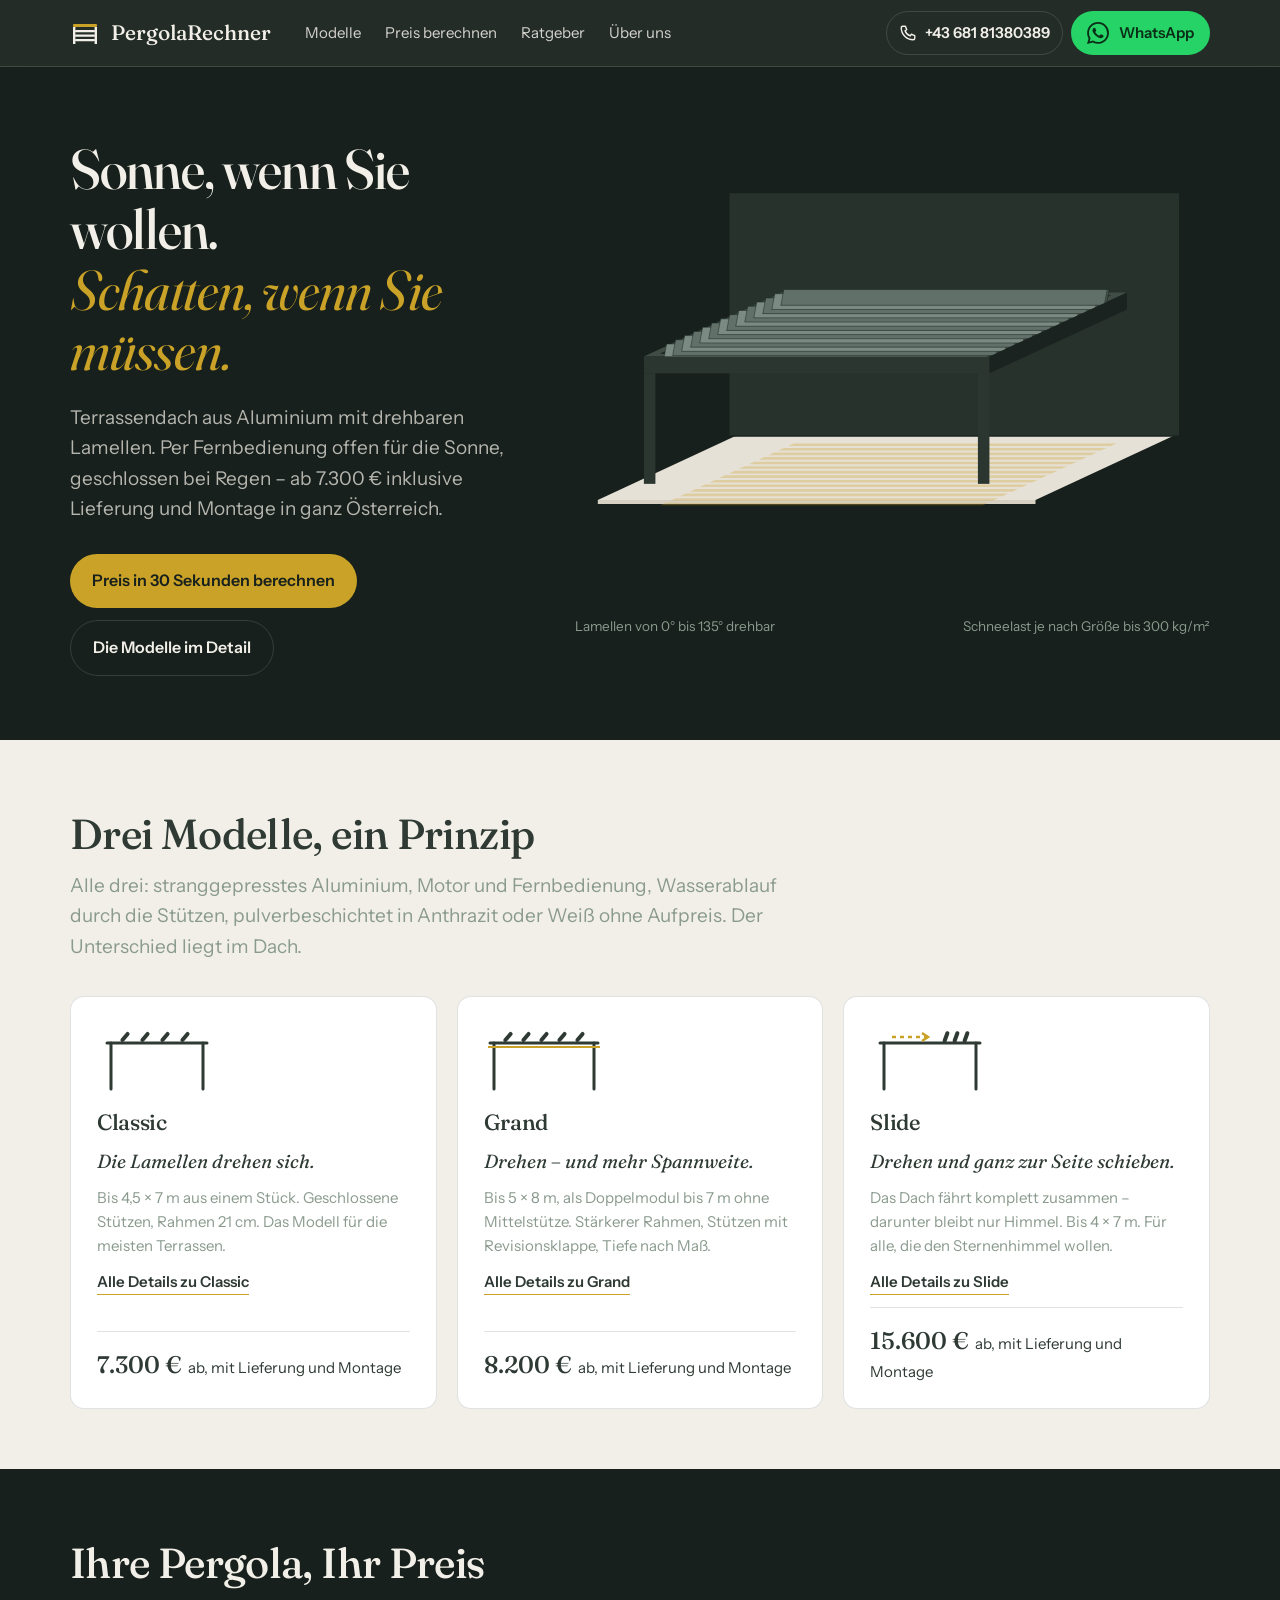
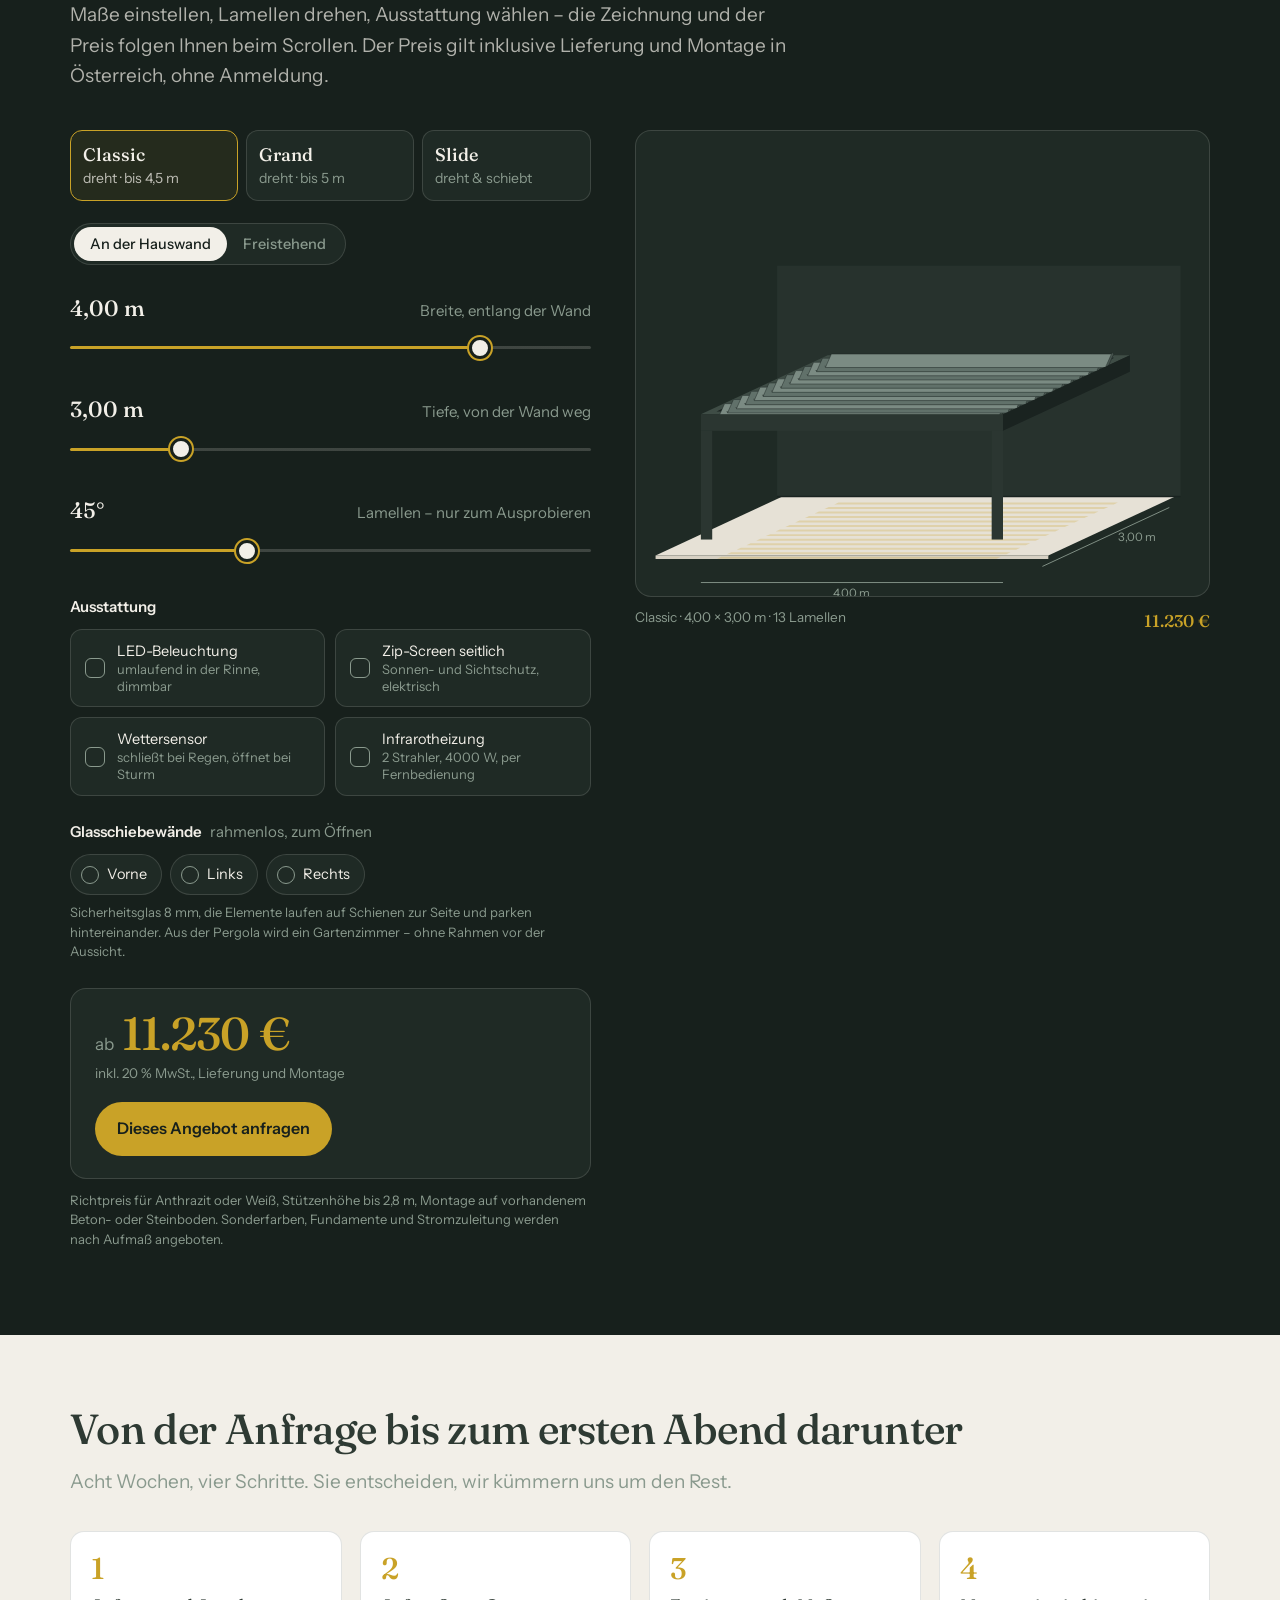
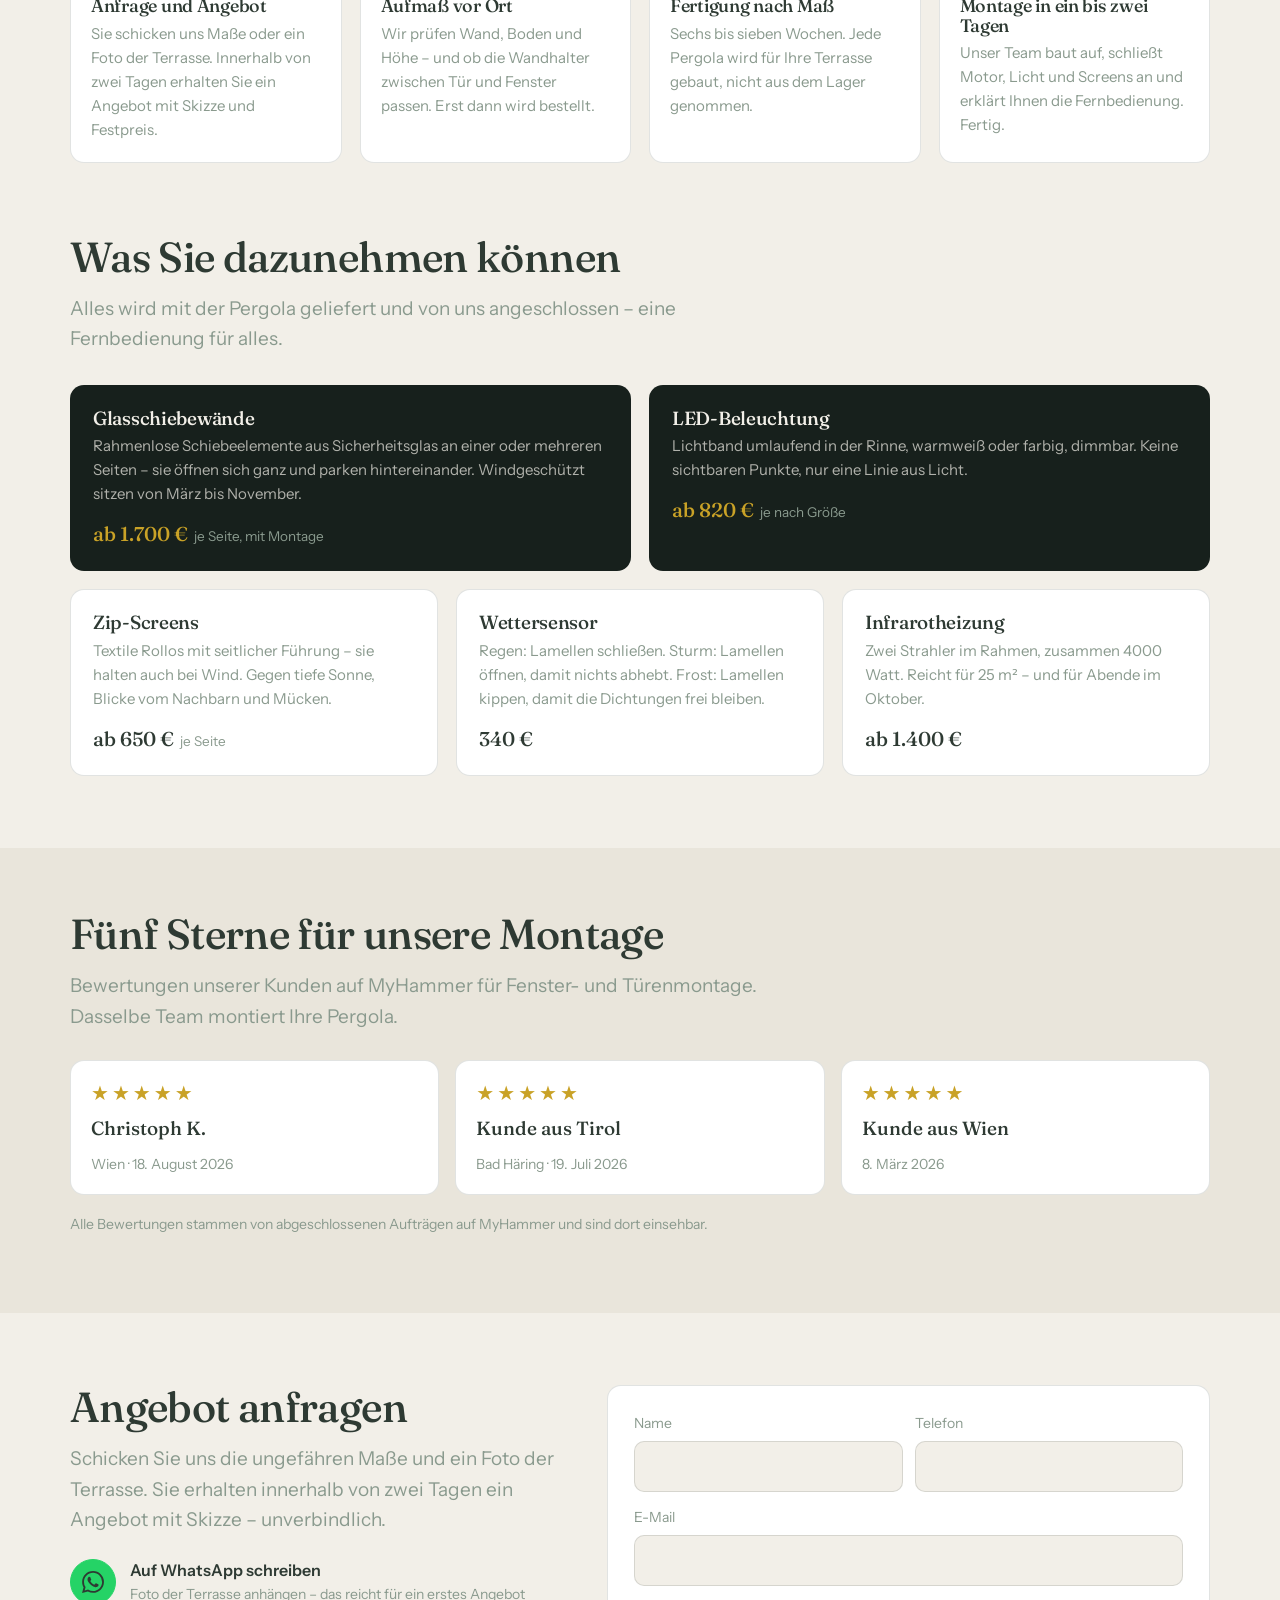
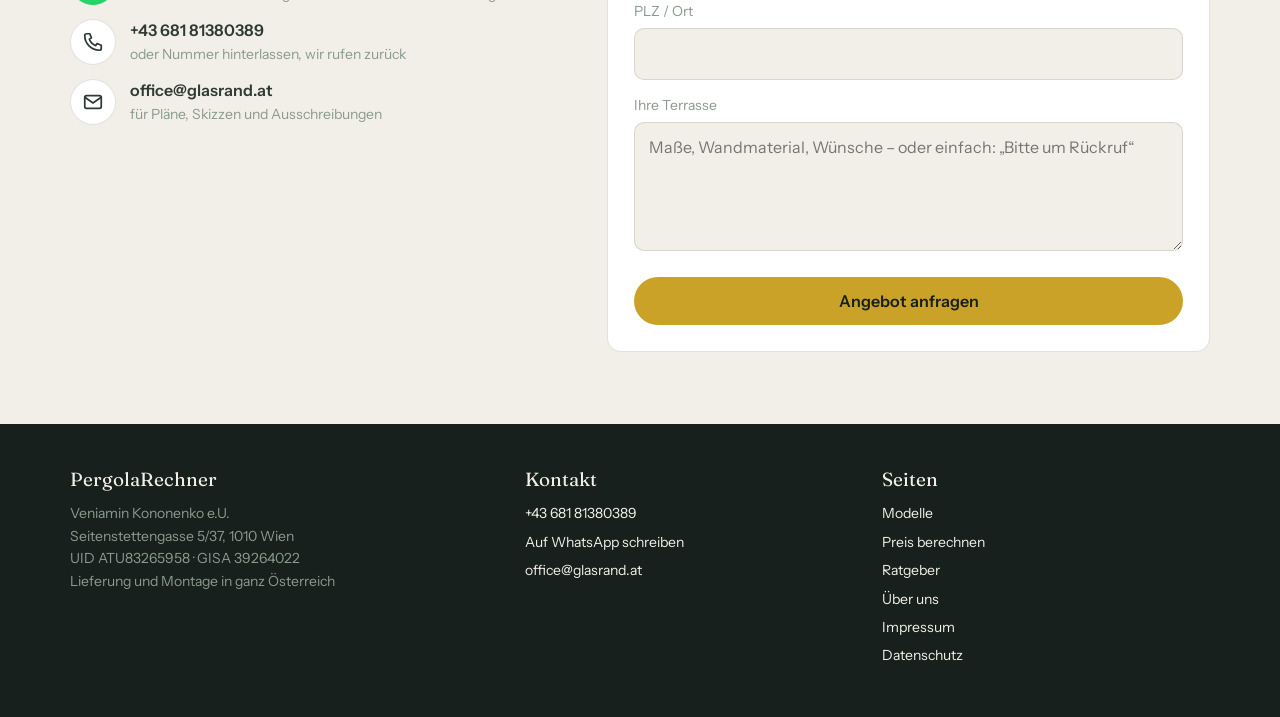
==== index.html @ 31ca1ab0 "Add files via upload" ====
<!DOCTYPE html>
<html lang="de-AT">
<head>
<meta charset="UTF-8">
<meta name="viewport" content="width=device-width, initial-scale=1.0">
<title>Lamellendach mit Montage in Österreich – Preis sofort berechnen</title>
<meta name="description" content="Bioklimatische Pergola mit drehbaren Aluminium-Lamellen: Preis in 30 Sekunden berechnen, inklusive Lieferung und Montage in ganz Österreich. Drei Modelle, Glasschiebewände, LED, Zip-Screens, Wettersensor.">
<meta name="theme-color" content="#17201c">
<link rel="canonical" href="https://pergolarechner.at/">
<link rel="icon" href="favicon.svg" type="image/svg+xml">
<link rel="preconnect" href="https://fonts.googleapis.com">
<link rel="preconnect" href="https://fonts.gstatic.com" crossorigin>
<link href="https://fonts.googleapis.com/css2?family=Fraunces:ital,opsz,wght@0,9..144,400;0,9..144,500;0,9..144,600;1,9..144,400&family=Instrument+Sans:wght@400;500;600&display=swap" rel="stylesheet">
<link rel="stylesheet" href="style.css">
<script type="application/ld+json">{"@context": "https://schema.org", "@type": "HomeAndConstructionBusiness", "name": "PergolaRechner – Veniamin Kononenko e.U.", "url": "https://pergolarechner.at/", "telephone": "+43 681 81380389", "email": "office@glasrand.at", "address": {"@type": "PostalAddress", "streetAddress": "Seitenstettengasse 5/37", "postalCode": "1010", "addressLocality": "Wien", "addressCountry": "AT"}, "areaServed": {"@type": "Country", "name": "Österreich"}, "knowsAbout": ["Lamellendach", "Bioklimatische Pergola", "Terrassenüberdachung", "Glasschiebewände", "Zip-Screens"], "priceRange": "€€"}</script>

</head>
<body>
<header class="top">
  <div class="wrap">
    <a class="brand" href="index.html" aria-label="PergolaRechner – Startseite"><svg viewBox="0 0 30 30" aria-hidden="true"><rect x="3" y="6" width="24" height="3" rx="1" fill="#c9a227"/><g fill="#f2efe8"><rect x="5" y="12" width="20" height="2.2" rx="1"/><rect x="5" y="16.5" width="20" height="2.2" rx="1"/><rect x="5" y="21" width="20" height="2.2" rx="1"/></g><rect x="3" y="9" width="2.4" height="17" fill="#f2efe8"/><rect x="24.6" y="9" width="2.4" height="17" fill="#f2efe8"/></svg><span>PergolaRechner</span></a>
    <nav class="nav" id="nav" aria-label="Hauptnavigation"><a href="modelle.html">Modelle</a><a href="index.html#rechner">Preis berechnen</a><a href="ratgeber.html">Ratgeber</a><a href="ueber-uns.html">Über uns</a></nav>
    <div class="acts">
      <a class="tel" href="tel:+4368181380389" aria-label="Anrufen: +43 681 81380389"><svg viewBox="0 0 24 24" aria-hidden="true" fill="none" stroke="currentColor" stroke-width="1.9" stroke-linecap="round" stroke-linejoin="round"><path d="M5 3h3.5l1.8 4.5-2.2 1.5a11 11 0 0 0 6.9 6.9l1.5-2.2L21 15.5V19a2 2 0 0 1-2 2A16 16 0 0 1 3 5a2 2 0 0 1 2-2z"/></svg><span>+43 681 81380389</span></a>
      <a class="btn btn-wa btn-sm wa-head" href="https://wa.me/4368181380389?text=Guten%20Tag%2C%20ich%20interessiere%20mich%20f%C3%BCr%20ein%20Lamellendach." target="_blank" rel="noopener" aria-label="Auf WhatsApp schreiben"><svg viewBox="0 0 24 24" aria-hidden="true" fill="currentColor"><path d="M17.472 14.382c-.297-.149-1.758-.867-2.03-.967-.273-.099-.471-.148-.67.15-.197.297-.767.966-.94 1.164-.173.199-.347.223-.644.075-.297-.15-1.255-.463-2.39-1.475-.883-.788-1.48-1.761-1.653-2.059-.173-.297-.018-.458.13-.606.134-.133.298-.347.446-.52.149-.174.198-.298.298-.497.099-.198.05-.371-.025-.52-.075-.149-.669-1.612-.916-2.207-.242-.579-.487-.5-.669-.51-.173-.008-.371-.01-.57-.01-.198 0-.52.074-.792.372-.272.297-1.04 1.016-1.04 2.479 0 1.462 1.065 2.875 1.213 3.074.149.198 2.096 3.2 5.077 4.487.709.306 1.262.489 1.694.625.712.227 1.36.195 1.871.118.571-.085 1.758-.719 2.006-1.413.248-.694.248-1.289.173-1.413-.074-.124-.272-.198-.57-.347m-5.421 7.403h-.004a9.87 9.87 0 0 1-5.031-1.378l-.361-.214-3.741.982.998-3.648-.235-.374a9.86 9.86 0 0 1-1.51-5.26c.001-5.45 4.436-9.884 9.888-9.884 2.64 0 5.122 1.03 6.988 2.898a9.825 9.825 0 0 1 2.893 6.994c-.003 5.45-4.437 9.885-9.885 9.885m8.413-18.297A11.815 11.815 0 0 0 12.05 0C5.495 0 .16 5.335.157 11.892c0 2.096.547 4.142 1.588 5.945L.057 24l6.305-1.654a11.882 11.882 0 0 0 5.683 1.448h.005c6.554 0 11.89-5.335 11.893-11.893a11.821 11.821 0 0 0-3.48-8.413Z"/></svg><span>WhatsApp</span></a>
      <button class="burger" type="button" aria-expanded="false" aria-controls="nav" aria-label="Menü"><svg viewBox="0 0 20 20" aria-hidden="true" fill="none" stroke="currentColor" stroke-width="2" stroke-linecap="round"><path d="M3 5.5h14M3 10h14M3 14.5h14"/></svg></button>
    </div>
  </div>
</header>
<section class="hero">
  <div class="wrap">
    <div>
      <h1>Sonne, wenn Sie wollen.<br><em>Schatten, wenn Sie müssen.</em></h1>
      <p class="lead">Terrassendach aus Aluminium mit drehbaren Lamellen. Per Fernbedienung offen für die Sonne, geschlossen bei Regen – ab 7.300 € inklusive Lieferung und Montage in ganz Österreich.</p>
      <div class="cta">
        <a class="btn btn-brass" href="#rechner">Preis in 30 Sekunden berechnen</a>
        <a class="btn btn-ghost" href="modelle.html">Die Modelle im Detail</a>
      </div>
    </div>
    <figure class="hero-fig">
      <svg id="hero-svg" viewBox="0 0 640 430" aria-label="Pergola mit drehbaren Lamellen"></svg>
      <figcaption class="hero-cap"><span>Lamellen von 0° bis 135° drehbar</span><span>Schneelast je nach Größe bis 300 kg/m²</span></figcaption>
    </figure>
  </div>
</section>

<section class="models" id="modelle">
  <div class="wrap">
    <h2>Drei Modelle, ein Prinzip</h2>
    <p class="lead">Alle drei: stranggepresstes Aluminium, Motor und Fernbedienung, Wasserablauf durch die Stützen, pulverbeschichtet in Anthrazit oder Weiß ohne Aufpreis. Der Unterschied liegt im Dach.</p>
    <div class="models-grid">
      <div class="model">
        <div class="ico"><svg viewBox="0 0 120 72" aria-hidden="true"><g stroke="#2e3a33" stroke-width="3" fill="none" stroke-linecap="round"><path d="M10 20h100"/><path d="M14 20v46M106 20v46"/></g><g fill="#2e3a33"><rect x="22" y="12" width="12" height="4" rx="2" transform="rotate(-50 28 14)"/><rect x="42" y="12" width="12" height="4" rx="2" transform="rotate(-50 48 14)"/><rect x="62" y="12" width="12" height="4" rx="2" transform="rotate(-50 68 14)"/><rect x="82" y="12" width="12" height="4" rx="2" transform="rotate(-50 88 14)"/></g></svg></div>
        <h3>Classic</h3>
        <p class="one">Die Lamellen drehen sich.</p>
        <p>Bis 4,5 × 7 m aus einem Stück. Geschlossene Stützen, Rahmen 21 cm. Das Modell für die meisten Terrassen.</p>
        <a class="more" href="modelle.html#classic">Alle Details zu Classic</a>
        <div class="from"><b>7.300 €</b>ab, mit Lieferung und Montage</div>
      </div>
      <div class="model">
        <div class="ico"><svg viewBox="0 0 120 72" aria-hidden="true"><g stroke="#2e3a33" stroke-width="3" fill="none" stroke-linecap="round"><path d="M6 20h108"/><path d="M10 20v46M110 20v46"/></g><g fill="#2e3a33"><rect x="18" y="12" width="12" height="4" rx="2" transform="rotate(-50 24 14)"/><rect x="36" y="12" width="12" height="4" rx="2" transform="rotate(-50 42 14)"/><rect x="54" y="12" width="12" height="4" rx="2" transform="rotate(-50 60 14)"/><rect x="72" y="12" width="12" height="4" rx="2" transform="rotate(-50 78 14)"/><rect x="90" y="12" width="12" height="4" rx="2" transform="rotate(-50 96 14)"/></g><path d="M4 24h112" stroke="#c9a227" stroke-width="2"/></svg></div>
        <h3>Grand</h3>
        <p class="one">Drehen – und mehr Spannweite.</p>
        <p>Bis 5 × 8 m, als Doppelmodul bis 7 m ohne Mittelstütze. Stärkerer Rahmen, Stützen mit Revisionsklappe, Tiefe nach Maß.</p>
        <a class="more" href="modelle.html#grand">Alle Details zu Grand</a>
        <div class="from"><b>8.200 €</b>ab, mit Lieferung und Montage</div>
      </div>
      <div class="model">
        <div class="ico"><svg viewBox="0 0 120 72" aria-hidden="true"><g stroke="#2e3a33" stroke-width="3" fill="none" stroke-linecap="round"><path d="M10 20h100"/><path d="M14 20v46M106 20v46"/></g><g fill="#2e3a33"><rect x="70" y="12" width="12" height="4" rx="2" transform="rotate(-70 76 14)"/><rect x="80" y="12" width="12" height="4" rx="2" transform="rotate(-70 86 14)"/><rect x="90" y="12" width="12" height="4" rx="2" transform="rotate(-70 96 14)"/></g><path d="M22 14h36" stroke="#c9a227" stroke-width="2.5" stroke-dasharray="4 4"/><path d="M52 10l6 4-6 4" fill="none" stroke="#c9a227" stroke-width="2.5"/></svg></div>
        <h3>Slide</h3>
        <p class="one">Drehen und ganz zur Seite schieben.</p>
        <p>Das Dach fährt komplett zusammen – darunter bleibt nur Himmel. Bis 4 × 7 m. Für alle, die den Sternenhimmel wollen.</p>
        <a class="more" href="modelle.html#slide">Alle Details zu Slide</a>
        <div class="from"><b>15.600 €</b>ab, mit Lieferung und Montage</div>
      </div>
    </div>
  </div>
</section>

<section class="calc" id="rechner">
  <div class="wrap">
    <h2>Ihre Pergola, Ihr Preis</h2>
    <p class="lead">Maße einstellen, Lamellen drehen, Ausstattung wählen – die Zeichnung und der Preis folgen Ihnen beim Scrollen. Der Preis gilt inklusive Lieferung und Montage in Österreich, ohne Anmeldung.</p>
    <div class="calc-grid">
      <div>
        <div class="seg" role="group" aria-label="Modell">
          <button type="button" data-model="s400" aria-pressed="true"><b>Classic</b><span>dreht · bis 4,5 m</span></button>
          <button type="button" data-model="s500" aria-pressed="false"><b>Grand</b><span>dreht · bis 5 m</span></button>
          <button type="button" data-model="slide" aria-pressed="false"><b>Slide</b><span>dreht &amp; schiebt</span></button>
        </div>
        <div class="seg2" role="group" aria-label="Montageart">
          <button type="button" data-mount="wall" aria-pressed="true">An der Hauswand</button>
          <button type="button" data-mount="free" aria-pressed="false">Freistehend</button>
        </div>

        <div class="ctl">
          <div class="lab"><b id="v-w">4,00 m</b><span>Breite, entlang der Wand</span></div>
          <input type="range" id="w" min="2000" max="4500" step="100" value="4000" aria-label="Breite in Millimetern">
        </div>
        <div class="ctl">
          <div class="lab"><b id="v-p">3,00 m</b><span>Tiefe, von der Wand weg</span></div>
          <input type="range" id="p" min="2000" max="7000" step="100" value="3000" aria-label="Tiefe in Millimetern">
        </div>
        <div class="ctl">
          <div class="lab"><b id="v-a">45°</b><span>Lamellen – nur zum Ausprobieren</span></div>
          <input type="range" id="a" min="0" max="135" step="5" value="45" aria-label="Lamellenöffnung in Grad">
        </div>

        <p class="grp"><b>Ausstattung</b></p>
        <div class="opts">
          <label class="opt"><input type="checkbox" id="o-led"><div>LED-Beleuchtung<small>umlaufend in der Rinne, dimmbar</small></div></label>
          <label class="opt"><input type="checkbox" id="o-zip"><div>Zip-Screen seitlich<small>Sonnen- und Sichtschutz, elektrisch</small></div></label>
          <label class="opt"><input type="checkbox" id="o-sens"><div>Wettersensor<small>schließt bei Regen, öffnet bei Sturm</small></div></label>
          <label class="opt"><input type="checkbox" id="o-heat"><div>Infrarotheizung<small>2 Strahler, 4000 W, per Fernbedienung</small></div></label>
        </div>

        <p class="grp"><b>Glasschiebewände</b>rahmenlos, zum Öffnen</p>
        <div class="sides" role="group" aria-label="Glasschiebewände">
          <label><input type="checkbox" id="g-front">Vorne</label>
          <label><input type="checkbox" id="g-left">Links</label>
          <label><input type="checkbox" id="g-right">Rechts</label>
          <label class="off"><input type="checkbox" id="g-back">Hinten</label>
        </div>
        <p class="glass-note">Sicherheitsglas 8 mm, die Elemente laufen auf Schienen zur Seite und parken hintereinander. Aus der Pergola wird ein Gartenzimmer – ohne Rahmen vor der Aussicht.</p>

        <div class="price">
          <div>
            <div class="n"><small>ab</small><span id="price">—</span></div>
            <div class="d" id="price-d">inkl. 20 % MwSt., Lieferung und Montage</div>
          </div>
          <a class="btn btn-brass" href="#kontakt" id="to-form">Dieses Angebot anfragen</a>
        </div>
        <p class="price-note">Richtpreis für Anthrazit oder Weiß, Stützenhöhe bis 2,8 m, Montage auf vorhandenem Beton- oder Steinboden. Sonderfarben, Fundamente und Stromzuleitung werden nach Aufmaß angeboten.</p>
      </div>

      <div class="stage">
        <svg id="stage-svg" viewBox="0 0 640 520" aria-label="Vorschau der Pergola"></svg>
        <div class="stage-cap"><span id="cap-size">Classic · 4,00 × 3,00 m · 13 Lamellen</span><b id="stage-price">—</b></div>
      </div>
    </div>
  </div>
</section>

<section class="process" id="ablauf">
  <div class="wrap">
    <h2>Von der Anfrage bis zum ersten Abend darunter</h2>
    <p class="lead">Acht Wochen, vier Schritte. Sie entscheiden, wir kümmern uns um den Rest.</p>
    <div class="steps">
      <div class="step"><h3>Anfrage und Angebot</h3><p>Sie schicken uns Maße oder ein Foto der Terrasse. Innerhalb von zwei Tagen erhalten Sie ein Angebot mit Skizze und Festpreis.</p></div>
      <div class="step"><h3>Aufmaß vor Ort</h3><p>Wir prüfen Wand, Boden und Höhe – und ob die Wandhalter zwischen Tür und Fenster passen. Erst dann wird bestellt.</p></div>
      <div class="step"><h3>Fertigung nach Maß</h3><p>Sechs bis sieben Wochen. Jede Pergola wird für Ihre Terrasse gebaut, nicht aus dem Lager genommen.</p></div>
      <div class="step"><h3>Montage in ein bis zwei Tagen</h3><p>Unser Team baut auf, schließt Motor, Licht und Screens an und erklärt Ihnen die Fernbedienung. Fertig.</p></div>
    </div>
  </div>
</section>

<section class="options">
  <div class="wrap">
    <h2>Was Sie dazunehmen können</h2>
    <p class="lead">Alles wird mit der Pergola geliefert und von uns angeschlossen – eine Fernbedienung für alles.</p>
    <div class="opt-grid">
      <div class="o big"><h3>Glasschiebewände</h3><p>Rahmenlose Schiebeelemente aus Sicherheitsglas an einer oder mehreren Seiten – sie öffnen sich ganz und parken hintereinander. Windgeschützt sitzen von März bis November.</p><div class="pr">ab 1.700 €<small>je Seite, mit Montage</small></div></div>
      <div class="o big"><h3>LED-Beleuchtung</h3><p>Lichtband umlaufend in der Rinne, warmweiß oder farbig, dimmbar. Keine sichtbaren Punkte, nur eine Linie aus Licht.</p><div class="pr">ab 820 €<small>je nach Größe</small></div></div>
      <div class="o"><h3>Zip-Screens</h3><p>Textile Rollos mit seitlicher Führung – sie halten auch bei Wind. Gegen tiefe Sonne, Blicke vom Nachbarn und Mücken.</p><div class="pr">ab 650 €<small>je Seite</small></div></div>
      <div class="o"><h3>Wettersensor</h3><p>Regen: Lamellen schließen. Sturm: Lamellen öffnen, damit nichts abhebt. Frost: Lamellen kippen, damit die Dichtungen frei bleiben.</p><div class="pr">340 €</div></div>
      <div class="o"><h3>Infrarotheizung</h3><p>Zwei Strahler im Rahmen, zusammen 4000 Watt. Reicht für 25 m² – und für Abende im Oktober.</p><div class="pr">ab 1.400 €</div></div>
    </div>
  </div>
</section>

<section class="reviews">
  <div class="wrap">
    <h2>Fünf Sterne für unsere Montage</h2>
    <p class="lead">Bewertungen unserer Kunden auf MyHammer für Fenster- und Türenmontage. Dasselbe Team montiert Ihre Pergola.</p>
    <div class="rv">
      <article><div class="st" aria-label="5 von 5 Sternen">★★★★★</div><div class="who">Christoph K.</div><div class="when">Wien · 18. August 2026</div></article>
      <article><div class="st" aria-label="5 von 5 Sternen">★★★★★</div><div class="who">Kunde aus Tirol</div><div class="when">Bad Häring · 19. Juli 2026</div></article>
      <article><div class="st" aria-label="5 von 5 Sternen">★★★★★</div><div class="who">Kunde aus Wien</div><div class="when">8. März 2026</div></article>
    </div>
    <p class="rv-src">Alle Bewertungen stammen von abgeschlossenen Aufträgen auf MyHammer und sind dort einsehbar.</p>
  </div>
</section>

<section class="contact" id="kontakt">
  <div class="wrap">
    <div>
      <h2>Angebot anfragen</h2>
      <p class="lead">Schicken Sie uns die ungefähren Maße und ein Foto der Terrasse. Sie erhalten innerhalb von zwei Tagen ein Angebot mit Skizze – unverbindlich.</p>
      <div class="ways">
        <a class="way wa" href="https://wa.me/4368181380389?text=Guten%20Tag%2C%20ich%20interessiere%20mich%20f%C3%BCr%20ein%20Lamellendach." target="_blank" rel="noopener"><span class="ic"><svg viewBox="0 0 24 24" aria-hidden="true" fill="currentColor"><path d="M17.472 14.382c-.297-.149-1.758-.867-2.03-.967-.273-.099-.471-.148-.67.15-.197.297-.767.966-.94 1.164-.173.199-.347.223-.644.075-.297-.15-1.255-.463-2.39-1.475-.883-.788-1.48-1.761-1.653-2.059-.173-.297-.018-.458.13-.606.134-.133.298-.347.446-.52.149-.174.198-.298.298-.497.099-.198.05-.371-.025-.52-.075-.149-.669-1.612-.916-2.207-.242-.579-.487-.5-.669-.51-.173-.008-.371-.01-.57-.01-.198 0-.52.074-.792.372-.272.297-1.04 1.016-1.04 2.479 0 1.462 1.065 2.875 1.213 3.074.149.198 2.096 3.2 5.077 4.487.709.306 1.262.489 1.694.625.712.227 1.36.195 1.871.118.571-.085 1.758-.719 2.006-1.413.248-.694.248-1.289.173-1.413-.074-.124-.272-.198-.57-.347m-5.421 7.403h-.004a9.87 9.87 0 0 1-5.031-1.378l-.361-.214-3.741.982.998-3.648-.235-.374a9.86 9.86 0 0 1-1.51-5.26c.001-5.45 4.436-9.884 9.888-9.884 2.64 0 5.122 1.03 6.988 2.898a9.825 9.825 0 0 1 2.893 6.994c-.003 5.45-4.437 9.885-9.885 9.885m8.413-18.297A11.815 11.815 0 0 0 12.05 0C5.495 0 .16 5.335.157 11.892c0 2.096.547 4.142 1.588 5.945L.057 24l6.305-1.654a11.882 11.882 0 0 0 5.683 1.448h.005c6.554 0 11.89-5.335 11.893-11.893a11.821 11.821 0 0 0-3.48-8.413Z"/></svg></span><span><b>Auf WhatsApp schreiben</b><small>Foto der Terrasse anhängen – das reicht für ein erstes Angebot</small></span></a>
        <a class="way" href="tel:+4368181380389"><span class="ic"><svg viewBox="0 0 24 24" aria-hidden="true" fill="none" stroke="currentColor" stroke-width="1.9" stroke-linecap="round" stroke-linejoin="round"><path d="M5 3h3.5l1.8 4.5-2.2 1.5a11 11 0 0 0 6.9 6.9l1.5-2.2L21 15.5V19a2 2 0 0 1-2 2A16 16 0 0 1 3 5a2 2 0 0 1 2-2z"/></svg></span><span><b>+43 681 81380389</b><small>oder Nummer hinterlassen, wir rufen zurück</small></span></a>
        <a class="way" href="mailto:office@glasrand.at"><span class="ic"><svg viewBox="0 0 24 24" aria-hidden="true" fill="none" stroke="currentColor" stroke-width="1.9" stroke-linecap="round" stroke-linejoin="round"><rect x="3" y="5" width="18" height="14" rx="2"/><path d="m3.5 7 8.5 6 8.5-6"/></svg></span><span><b>office@glasrand.at</b><small>für Pläne, Skizzen und Ausschreibungen</small></span></a>
      </div>
    </div>
    <form class="form" action="https://formsubmit.co/bengameen62570@gmail.com" method="POST">
      <input type="hidden" name="_subject" value="Anfrage Lamellendach">
      <input type="hidden" name="Konfiguration" id="f-config">
      <div class="row">
        <div><label for="f-name">Name</label><input id="f-name" name="Name" required autocomplete="name"></div>
        <div><label for="f-tel">Telefon</label><input id="f-tel" name="Telefon" type="tel" autocomplete="tel"></div>
      </div>
      <label for="f-mail">E-Mail</label><input id="f-mail" name="E-Mail" type="email" required autocomplete="email">
      <label for="f-plz">PLZ / Ort</label><input id="f-plz" name="Ort" autocomplete="postal-code">
      <label for="f-msg">Ihre Terrasse</label><textarea id="f-msg" name="Nachricht" rows="4" placeholder="Maße, Wandmaterial, Wünsche – oder einfach: „Bitte um Rückruf“"></textarea>
      <button class="btn btn-brass" type="submit">Angebot anfragen</button>
    </form>
  </div>
</section>

<footer>
  <div class="wrap">
    <div><div class="fb">PergolaRechner</div>Veniamin Kononenko e.U.<br>Seitenstettengasse 5/37, 1010 Wien<br>UID ATU83265958 · GISA 39264022<br>Lieferung und Montage in ganz Österreich</div>
    <div class="fc"><div class="fb">Kontakt</div><a href="tel:+4368181380389">+43 681 81380389</a><a href="https://wa.me/4368181380389?text=Guten%20Tag%2C%20ich%20interessiere%20mich%20f%C3%BCr%20ein%20Lamellendach." target="_blank" rel="noopener">Auf WhatsApp schreiben</a><a href="mailto:office@glasrand.at">office@glasrand.at</a></div>
    <div class="fl"><div class="fb">Seiten</div><a href="modelle.html">Modelle</a><a href="index.html#rechner">Preis berechnen</a><a href="ratgeber.html">Ratgeber</a><a href="ueber-uns.html">Über uns</a><a href="impressum.html">Impressum</a><a href="datenschutz.html">Datenschutz</a></div>
  </div>
</footer>
<script src="prices.js"></script>
<script src="glass.js"></script>
<script src="app.js"></script>
</body>
</html>
---- style.css ----
:root{
  --night:#17201c; --night-2:#1f2a25; --stone:#f2efe8; --stone-2:#e9e5db;
  --ink:#2e3a33; --sage:#8a9a8e; --brass:#c9a227; --brass-soft:rgba(201,162,39,.18);
  --white:#fff; --line:rgba(46,58,51,.14); --line-dark:rgba(242,239,232,.14);
  --wa:#25d366; --wa-ink:#0b2d17;
  --serif:"Fraunces",Georgia,serif; --sans:"Instrument Sans",system-ui,sans-serif;
  --r:14px; --top-h:66px;
}
*{box-sizing:border-box}
html{scroll-behavior:smooth;-webkit-text-size-adjust:100%}
@media(prefers-reduced-motion:reduce){html{scroll-behavior:auto}}
html,body{overflow-x:clip}
body{margin:0;background:var(--stone);color:var(--ink);font-family:var(--sans);font-size:17px;line-height:1.6;-webkit-font-smoothing:antialiased}
a{color:inherit}
img,svg{display:block;max-width:100%}
.wrap{max-width:1180px;margin:0 auto;padding:0 20px}
h1,h2,h3{font-family:var(--serif);font-weight:500;letter-spacing:-.015em;line-height:1.08;margin:0;overflow-wrap:anywhere}
h2{font-size:clamp(28px,3.6vw,42px);margin-bottom:14px}
h3{font-size:22px;font-variation-settings:"opsz" 24}
p{margin:0 0 14px}
.lead{font-size:19px;color:var(--sage);max-width:56ch}
.btn{display:inline-flex;align-items:center;gap:10px;padding:14px 22px;border-radius:999px;font-weight:600;font-size:16px;text-decoration:none;border:0;cursor:pointer;font-family:var(--sans);transition:transform .15s,background .15s;white-space:nowrap;text-align:center}
@media(max-width:480px){.btn{white-space:normal;line-height:1.3}}
.btn:active{transform:translateY(1px)}
.btn-brass{background:var(--brass);color:var(--night)}
.btn-brass:hover{background:#d6b03a}
.btn-ghost{background:transparent;color:var(--stone);border:1px solid var(--line-dark)}
.btn-ghost:hover{border-color:var(--stone)}
.btn-wa{background:var(--wa);color:var(--wa-ink)}
.btn-wa:hover{background:#2ee07a}
.btn-wa svg{width:22px;height:22px;flex:none}
.btn-sm{padding:10px 16px;font-size:15px}
:focus-visible{outline:2px solid var(--brass);outline-offset:3px}
.sr{position:absolute;width:1px;height:1px;overflow:hidden;clip:rect(0 0 0 0);white-space:nowrap}
@media(max-width:600px){body{font-size:16px}.lead{font-size:17px}.wrap{padding:0 16px}}

/* ---------- header ---------- */
.top{position:sticky;top:0;z-index:40;background:rgba(23,32,28,.94);backdrop-filter:blur(10px);color:var(--stone);border-bottom:1px solid var(--line-dark)}
.top .wrap{display:flex;align-items:center;justify-content:space-between;height:var(--top-h);gap:14px;position:relative}
.brand{display:flex;align-items:center;gap:11px;text-decoration:none;font-family:var(--serif);font-size:21px;font-weight:500;flex:none}
.brand svg{width:30px;height:30px;flex:none}
.nav{display:flex;gap:24px;align-items:center;font-size:15px;margin-right:auto;margin-left:20px}
.nav a{text-decoration:none;color:var(--stone);opacity:.85;white-space:nowrap}
.nav a:hover,.nav a[aria-current=page]{opacity:1}
.nav a[aria-current=page]{box-shadow:0 2px 0 var(--brass)}
.acts{display:flex;align-items:center;gap:8px;flex:none}
.acts .tel{display:inline-flex;align-items:center;gap:8px;text-decoration:none;font-weight:600;font-size:15px;padding:9px 12px;border-radius:999px;border:1px solid var(--line-dark);white-space:nowrap}
.acts .tel svg{width:18px;height:18px}
.acts .tel:hover{border-color:var(--stone)}
.wa-head{position:relative}
.wa-head::before{content:"";position:absolute;inset:-3px;border-radius:999px;border:2px solid var(--wa);opacity:0;animation:wa-ring 2.6s ease-out infinite}
@keyframes wa-ring{0%{transform:scale(.9);opacity:.6}70%{transform:scale(1.18);opacity:0}100%{opacity:0}}
@media(prefers-reduced-motion:reduce){.wa-head::before{animation:none}}
.burger{display:none;width:38px;height:38px;border-radius:10px;border:1px solid var(--line-dark);background:transparent;color:var(--stone);cursor:pointer;padding:0;align-items:center;justify-content:center}
.burger svg{width:20px;height:20px}
@media(max-width:1000px){
  .nav{display:none;position:absolute;left:0;right:0;top:var(--top-h);background:var(--night);border-bottom:1px solid var(--line-dark);flex-direction:column;align-items:stretch;gap:0;margin:0;padding:8px 0}
  .nav.open{display:flex}
  .nav a{padding:14px 20px;font-size:17px;border-top:1px solid var(--line-dark)}
  .nav a:first-child{border-top:0}
  .nav a[aria-current=page]{box-shadow:inset 3px 0 0 var(--brass)}
  .burger{display:inline-flex}
}
@media(max-width:700px){.acts .tel span{display:none}.acts .tel{padding:0;width:38px;height:38px;justify-content:center}}
@media(max-width:460px){.wa-head span{display:none}.wa-head{padding:0;width:38px;height:38px;justify-content:center}.brand{font-size:19px;gap:8px}.brand svg{width:26px;height:26px}.acts{gap:6px}}
@media(max-width:340px){.brand span{display:none}}

/* ---------- hero ---------- */
.hero{background:var(--night);color:var(--stone);padding:72px 0 64px;position:relative;overflow:hidden}
.hero .wrap{display:grid;grid-template-columns:minmax(0,.85fr) minmax(0,1.15fr);gap:36px;align-items:center}
.hero h1{font-size:clamp(32px,4.4vw,56px);font-variation-settings:"opsz" 144;margin-bottom:22px}
.hero h1 em{font-style:italic;font-weight:400;color:var(--brass)}
.hero .lead{color:rgba(242,239,232,.72);margin-bottom:30px}
.hero .cta{display:flex;gap:12px;flex-wrap:wrap}
.hero-fig{margin:0;position:relative;min-width:0}
.hero-fig svg{width:100%;height:auto}
.hero-cap{font-size:13.5px;color:var(--sage);margin-top:12px;display:flex;justify-content:space-between;gap:12px;flex-wrap:wrap}
@media(max-width:900px){.hero{padding:44px 0 40px}.hero .wrap{grid-template-columns:1fr;gap:28px}}
@media(max-width:420px){.hero .cta .btn{width:100%;justify-content:center}}

/* ---------- page head (sub pages) ---------- */
.page-head{background:var(--night);color:var(--stone);padding:56px 0 48px}
.page-head h1{font-size:clamp(30px,4vw,50px);font-variation-settings:"opsz" 144;margin-bottom:16px;max-width:22ch}
.page-head .lead{color:rgba(242,239,232,.72);margin:0}
.crumbs{font-size:14px;color:var(--sage);margin-bottom:18px}
.crumbs a{text-decoration:none}
.crumbs a:hover{color:var(--stone)}
@media(max-width:600px){.page-head{padding:36px 0 32px}}

/* ---------- models (index) ---------- */
.models{padding:72px 0 60px}
.models-grid{display:grid;grid-template-columns:repeat(3,1fr);gap:20px;margin-top:34px}
.model{background:var(--white);border-radius:var(--r);padding:26px 26px 24px;border:1px solid var(--line);display:flex;flex-direction:column;gap:12px;min-width:0}
.model .ico{height:72px;margin-bottom:4px}
.model .ico svg{height:100%;width:auto}
.model h3{margin-bottom:2px}
.model .one{font-family:var(--serif);font-size:19px;font-style:italic;color:var(--ink);line-height:1.3}
.model p{font-size:15px;color:var(--sage);margin:0}
.model .from{margin-top:auto;padding-top:14px;border-top:1px solid var(--line);font-size:15px}
.model .from b{font-family:var(--serif);font-size:24px;font-weight:500;color:var(--ink);margin-right:6px}
.model .more{font-size:15px;font-weight:600;text-decoration:none;color:var(--ink);border-bottom:1px solid var(--brass);align-self:flex-start}
@media(max-width:860px){.models-grid{grid-template-columns:1fr}.models{padding:52px 0 44px}}

/* ---------- calculator ---------- */
.calc{background:var(--night);color:var(--stone);padding:72px 0}
.calc h2{color:var(--stone)}
.calc .lead{color:rgba(242,239,232,.7)}
.calc-grid{display:grid;grid-template-columns:minmax(0,.95fr) minmax(0,1.05fr);gap:44px;margin-top:38px;align-items:start}
.seg{display:grid;grid-template-columns:repeat(3,1fr);gap:8px;margin-bottom:22px}
.seg button{background:var(--night-2);border:1px solid var(--line-dark);color:var(--stone);border-radius:12px;padding:12px 12px;text-align:left;cursor:pointer;font-family:var(--sans);font-size:14px;line-height:1.35;transition:border-color .15s,background .15s;min-width:0}
.seg button b{display:block;font-family:var(--serif);font-size:18px;font-weight:500;margin-bottom:2px}
.seg button span{color:var(--sage);display:block}
.seg button[aria-pressed="true"]{border-color:var(--brass);background:rgba(201,162,39,.08)}
.seg button[aria-pressed="true"] span{color:rgba(242,239,232,.75)}
.seg2{display:inline-flex;background:var(--night-2);border:1px solid var(--line-dark);border-radius:999px;padding:3px;margin-bottom:26px;max-width:100%}
.seg2 button{background:transparent;border:0;color:var(--sage);padding:8px 16px;border-radius:999px;cursor:pointer;font-family:var(--sans);font-size:14.5px;font-weight:500;white-space:nowrap}
.seg2 button[aria-pressed="true"]{background:var(--stone);color:var(--night)}
.ctl{margin-bottom:22px}
.ctl .lab{display:flex;justify-content:space-between;align-items:baseline;margin-bottom:8px;font-size:15px;gap:12px}
.ctl .lab b{font-family:var(--serif);font-size:22px;font-weight:500;color:var(--stone);white-space:nowrap}
.ctl .lab span{color:var(--sage);text-align:right}
input[type=range]{-webkit-appearance:none;appearance:none;width:100%;height:28px;background:transparent;margin:0;cursor:pointer}
input[type=range]::-webkit-slider-runnable-track{height:3px;background:linear-gradient(to right,var(--brass) var(--p,50%),rgba(242,239,232,.18) var(--p,50%));border-radius:2px}
input[type=range]::-moz-range-track{height:3px;background:rgba(242,239,232,.18);border-radius:2px}
input[type=range]::-moz-range-progress{height:3px;background:var(--brass);border-radius:2px}
input[type=range]::-webkit-slider-thumb{-webkit-appearance:none;width:22px;height:22px;border-radius:50%;background:var(--stone);border:3px solid var(--night);box-shadow:0 0 0 2px var(--brass);margin-top:-9.5px;transition:transform .12s}
input[type=range]::-moz-range-thumb{width:16px;height:16px;border-radius:50%;background:var(--stone);border:3px solid var(--night);box-shadow:0 0 0 2px var(--brass)}
input[type=range]:active::-webkit-slider-thumb{transform:scale(1.12)}
.grp{font-size:15px;color:var(--sage);margin:0 0 10px}
.grp b{color:var(--stone);font-weight:600;margin-right:8px}
.opts{display:grid;grid-template-columns:1fr 1fr;gap:10px;margin:0 0 24px}
.opt{display:flex;gap:12px;align-items:center;background:var(--night-2);border:1px solid var(--line-dark);border-radius:12px;padding:12px 14px;cursor:pointer;font-size:14.5px;transition:border-color .15s;min-width:0}
.opt:has(input:checked){border-color:var(--brass)}
.opt input{appearance:none;-webkit-appearance:none;width:20px;height:20px;border:1.5px solid var(--sage);border-radius:6px;flex:none;position:relative;margin:0;cursor:pointer}
.opt input:checked{background:var(--brass);border-color:var(--brass)}
.opt input:checked::after{content:"";position:absolute;left:6px;top:2.5px;width:5px;height:10px;border:solid var(--night);border-width:0 2.5px 2.5px 0;transform:rotate(45deg)}
.opt div{display:flex;flex-direction:column;line-height:1.3;min-width:0}
.opt small{color:var(--sage);font-size:13px}
@media(max-width:520px){.opts{grid-template-columns:1fr}}
.sides{display:flex;flex-wrap:wrap;gap:8px;margin:0 0 8px}
.sides label{display:inline-flex;align-items:center;gap:8px;background:var(--night-2);border:1px solid var(--line-dark);border-radius:999px;padding:8px 14px 8px 10px;cursor:pointer;font-size:14.5px;transition:border-color .15s}
.sides label:has(input:checked){border-color:var(--brass);background:rgba(201,162,39,.08)}
.sides input{appearance:none;-webkit-appearance:none;width:18px;height:18px;border:1.5px solid var(--sage);border-radius:50%;margin:0;position:relative;cursor:pointer;flex:none}
.sides input:checked{background:var(--brass);border-color:var(--brass)}
.sides input:checked::after{content:"";position:absolute;left:5px;top:2px;width:4px;height:8px;border:solid var(--night);border-width:0 2px 2px 0;transform:rotate(45deg)}
.sides label.off{display:none}
.glass-note{font-size:13px;color:var(--sage);margin:0 0 26px;line-height:1.5}
.price{background:var(--night-2);border:1px solid var(--line-dark);border-radius:16px;padding:22px 24px;display:flex;justify-content:space-between;align-items:center;gap:18px;flex-wrap:wrap}
.price .n{font-family:var(--serif);font-size:clamp(34px,4vw,46px);font-weight:500;color:var(--brass);line-height:1;letter-spacing:-.02em;font-variant-numeric:tabular-nums}
.price .n small{font-size:17px;color:var(--sage);font-family:var(--sans);font-weight:400;letter-spacing:0;margin-right:8px}
.price .d{font-size:13.5px;color:var(--sage);margin-top:6px}
.price-note{font-size:13px;color:var(--sage);margin-top:12px;line-height:1.5}
@media(max-width:420px){.price .btn{width:100%;justify-content:center}}
/* Die Vorschau folgt beim Scrollen – am Desktop in der rechten Spalte, am Handy als Band unter dem Header */
.stage{position:sticky;top:calc(var(--top-h) + 20px);min-width:0}
.stage svg{width:100%;height:auto;max-height:62vh;border-radius:16px;background:var(--night-2);border:1px solid var(--line-dark)}
.stage-cap{display:flex;justify-content:space-between;font-size:13.5px;color:var(--sage);margin-top:10px;gap:12px;flex-wrap:wrap}
.stage-cap b{color:var(--brass);font-family:var(--serif);font-weight:500;font-size:17px;white-space:nowrap}
@media(max-width:960px){
  .calc{padding:52px 0 56px}
  .calc-grid{grid-template-columns:1fr;gap:18px;margin-top:26px}
  .calc-grid>.stage{order:-1;position:sticky;top:var(--top-h);z-index:10;background:var(--night);margin:0 -20px;padding:10px 20px 10px;border-bottom:1px solid var(--line-dark)}
  .stage svg{height:clamp(150px,30vh,320px);width:100%}
  .stage-cap{margin-top:8px;font-size:13px;white-space:nowrap;overflow:hidden}
  .stage-cap span{overflow:hidden;text-overflow:ellipsis}
}
@media(max-width:600px){.calc-grid>.stage{margin:0 -16px;padding:8px 16px 8px}}
@media(max-width:960px) and (max-height:640px){.stage svg{height:clamp(120px,24vh,200px)}}

/* ---------- process ---------- */
.process{padding:72px 0}
.steps{display:grid;grid-template-columns:repeat(4,1fr);gap:18px;margin-top:34px;counter-reset:s}
.step{position:relative;padding:22px 20px 20px;background:var(--white);border:1px solid var(--line);border-radius:var(--r);min-width:0}
.step::before{counter-increment:s;content:counter(s);font-family:var(--serif);font-size:30px;font-weight:500;color:var(--brass);display:block;line-height:1;margin-bottom:12px}
.step h3{font-size:18px;margin-bottom:6px}
.step p{font-size:15px;color:var(--sage);margin:0}
@media(max-width:860px){.steps{grid-template-columns:1fr 1fr}.process{padding:52px 0}}
@media(max-width:520px){.steps{grid-template-columns:1fr}}

/* ---------- options ---------- */
.options{padding:0 0 72px}
.opt-grid{display:grid;grid-template-columns:repeat(6,1fr);gap:18px;margin-top:30px}
.o{grid-column:span 2;background:var(--white);border:1px solid var(--line);border-radius:var(--r);padding:22px 22px 20px;min-width:0}
.o.big{grid-column:span 3;background:var(--night);color:var(--stone);border-color:transparent}
.o.big p{color:rgba(242,239,232,.7)}.o.big .pr{color:var(--brass)}.o.big .pr small{color:var(--sage)}
.o h3{font-size:19px;margin-bottom:6px}
.o p{font-size:15px;color:var(--sage);margin:0 0 12px}
.o .pr{font-family:var(--serif);font-size:20px;font-weight:500}
.o .pr small{font-family:var(--sans);font-size:13.5px;color:var(--sage);font-weight:400;margin-left:6px}
@media(max-width:860px){.opt-grid{grid-template-columns:1fr 1fr}.o,.o.big{grid-column:auto}.options{padding-bottom:52px}}
@media(max-width:520px){.opt-grid{grid-template-columns:1fr}}

/* ---------- reviews ---------- */
.reviews{background:var(--stone-2);padding:64px 0}
.rv{display:grid;grid-template-columns:repeat(3,1fr);gap:16px;margin-top:28px}
.rv article{background:var(--white);border-radius:var(--r);padding:22px 20px 18px;border:1px solid var(--line);display:flex;flex-direction:column;gap:10px}
.rv .st{color:var(--brass);letter-spacing:3px;font-size:20px;line-height:1}
.rv .who{font-family:var(--serif);font-size:19px;font-weight:500;color:var(--ink)}
.rv .when{color:var(--sage);font-size:14px}
.rv-src{font-size:14px;color:var(--sage);margin-top:18px}
@media(max-width:860px){.rv{grid-template-columns:1fr}.reviews{padding:48px 0}}

/* ---------- contact ---------- */
.contact{padding:72px 0}
.contact .wrap{display:grid;grid-template-columns:minmax(0,.9fr) minmax(0,1.1fr);gap:44px;align-items:start}
.form{background:var(--white);border:1px solid var(--line);border-radius:var(--r);padding:26px;min-width:0}
.form label{display:block;font-size:14px;color:var(--sage);margin:0 0 6px}
.form input,.form textarea{width:100%;font:inherit;font-size:16px;padding:12px 14px;border:1px solid var(--line);border-radius:10px;background:var(--stone);margin-bottom:14px}
.form input:focus,.form textarea:focus{outline:2px solid var(--brass);outline-offset:0;border-color:transparent}
.form .row{display:grid;grid-template-columns:1fr 1fr;gap:12px}
.form button{width:100%;justify-content:center;margin-top:4px}
.ways{display:flex;flex-direction:column;gap:12px;margin-top:22px}
.way{display:flex;align-items:center;gap:14px;text-decoration:none;font-size:16px;min-width:0}
.way .ic{width:46px;height:46px;border-radius:50%;display:flex;align-items:center;justify-content:center;flex:none;background:var(--white);border:1px solid var(--line)}
.way .ic svg{width:22px;height:22px}
.way.wa .ic{background:var(--wa);border-color:var(--wa)}
.way b{display:block;font-weight:600}
.way small{display:block;color:var(--sage);font-size:14px}
.way span{min-width:0;overflow-wrap:anywhere}
@media(max-width:900px){.contact{padding:52px 0}.contact .wrap{grid-template-columns:1fr}.form .row{grid-template-columns:1fr}}
@media(max-width:600px){.form{padding:20px 16px}}

/* ---------- footer ---------- */
footer{background:var(--night);color:var(--sage);padding:40px 0 44px;font-size:14px}
footer .wrap{display:grid;grid-template-columns:1.3fr 1fr 1fr;gap:28px}
footer .fb{font-family:var(--serif);font-size:19px;color:var(--stone);margin-bottom:8px}
footer a{color:var(--stone);text-decoration:none}
footer a:hover{color:var(--brass)}
footer .fl a{display:block;margin-bottom:6px}
footer .fc a{display:block;margin-bottom:6px;overflow-wrap:anywhere}
@media(max-width:760px){footer .wrap{grid-template-columns:1fr;gap:22px}}

/* ---------- models page ---------- */
.mdl{padding:64px 0;border-top:1px solid var(--line)}
.mdl:first-of-type{border-top:0}
.mdl .wrap{display:grid;grid-template-columns:minmax(0,1fr) minmax(0,1fr);gap:44px;align-items:start}
.mdl.alt .wrap>figure{order:2}
.mdl figure{margin:0;min-width:0}
.mdl figure svg{width:100%;height:auto;border-radius:16px;background:var(--night);border:1px solid var(--line)}
.mdl figcaption{font-size:13.5px;color:var(--sage);margin-top:10px}
.mdl h2{margin-bottom:8px}
.mdl .one{font-family:var(--serif);font-size:21px;font-style:italic;margin-bottom:16px}
.mdl .txt p{font-size:16.5px}
.spec{width:100%;border-collapse:collapse;font-size:15px;margin:18px 0 8px}
.spec th,.spec td{text-align:left;padding:9px 0;border-bottom:1px solid var(--line);vertical-align:top}
.spec th{font-weight:500;color:var(--sage);width:42%;padding-right:12px}
.spec td{font-weight:500}
.mdl .from{margin-top:18px;display:flex;align-items:center;gap:16px;flex-wrap:wrap}
.mdl .from b{font-family:var(--serif);font-size:26px;font-weight:500}
.mdl .from small{color:var(--sage);font-size:14px}
.feat{list-style:none;padding:0;margin:0 0 10px;display:grid;grid-template-columns:1fr 1fr;gap:10px 18px;font-size:15px}
.feat li{padding-left:18px;position:relative}
.feat li::before{content:"";position:absolute;left:0;top:10px;width:8px;height:8px;border-radius:50%;background:var(--brass)}
.common{background:var(--white);padding:64px 0;border-top:1px solid var(--line)}
.common-grid{display:grid;grid-template-columns:repeat(3,1fr);gap:20px;margin-top:30px}
.common-grid div{background:var(--stone);border-radius:var(--r);padding:22px;min-width:0}
.common-grid h3{font-size:19px;margin-bottom:8px}
.common-grid p{font-size:15px;color:var(--sage);margin:0}
.cmp-wrap{overflow-x:auto;margin-top:26px;-webkit-overflow-scrolling:touch}
.cmp{width:100%;min-width:560px;border-collapse:collapse;font-size:15px;background:var(--white);border-radius:var(--r);overflow:hidden}
.cmp th,.cmp td{padding:12px 14px;border-bottom:1px solid var(--line);text-align:left;vertical-align:top}
.cmp thead th{font-family:var(--serif);font-size:19px;font-weight:500;background:var(--night);color:var(--stone)}
.cmp thead th:first-child{font-family:var(--sans);font-size:14px;color:var(--sage)}
.cmp tbody th{font-weight:500;color:var(--sage);width:30%}
.colors{display:flex;gap:14px;flex-wrap:wrap;margin-top:18px}
.sw{display:flex;align-items:center;gap:10px;font-size:14px}
.sw i{width:26px;height:26px;border-radius:50%;border:1px solid var(--line);display:block}
.cta-band{background:var(--night);color:var(--stone);padding:56px 0}
.cta-band .wrap{display:flex;justify-content:space-between;align-items:center;gap:24px;flex-wrap:wrap}
.cta-band h2{margin:0;color:var(--stone)}
.cta-band p{color:rgba(242,239,232,.7);margin:6px 0 0}
@media(max-width:900px){.mdl .wrap{grid-template-columns:1fr;gap:26px}.mdl.alt .wrap>figure{order:0}.mdl{padding:48px 0}.common-grid{grid-template-columns:1fr}.feat{grid-template-columns:1fr}}

/* ---------- ratgeber ---------- */
.posts{display:grid;grid-template-columns:repeat(3,1fr);gap:20px;margin:0;padding:60px 0 72px;list-style:none}
.post{background:var(--white);border:1px solid var(--line);border-radius:var(--r);padding:0 0 22px;display:flex;flex-direction:column;min-width:0;overflow:hidden}
.post .pic{height:150px;background:var(--night);display:flex;align-items:center;justify-content:center}
.post .pic svg{height:100%;width:100%}
.post h2{font-size:23px;margin:18px 22px 8px;line-height:1.15}
.post h2 a{text-decoration:none}
.post h2 a:hover{color:var(--brass)}
.post p{font-size:15px;color:var(--sage);margin:0 22px 14px}
.post .meta{font-size:13.5px;color:var(--sage);margin:auto 22px 0}
@media(max-width:900px){.posts{grid-template-columns:1fr;padding:40px 0 52px}}
.article{max-width:76ch;margin:0 auto;padding:52px 20px 72px;font-size:17.5px;line-height:1.68}
.article h2{font-size:clamp(25px,3vw,32px);margin:42px 0 12px}
.article h3{font-size:21px;margin:28px 0 8px}
.article p{margin:0 0 16px}
.article ul,.article ol{padding-left:22px;margin:0 0 16px}
.article li{margin-bottom:6px}
.article .meta{font-size:14px;color:var(--sage);margin-bottom:28px}
.article table{width:100%;border-collapse:collapse;font-size:15px;margin:10px 0 22px}
.article th,.article td{text-align:left;padding:9px 10px;border-bottom:1px solid var(--line);vertical-align:top}
.article th{font-weight:600;background:var(--stone-2)}
.article td b{font-weight:600}
.tbl{overflow-x:auto;-webkit-overflow-scrolling:touch}
.article .box{background:var(--night);color:var(--stone);border-radius:var(--r);padding:24px 26px;margin:30px 0}
.article .box p{color:rgba(242,239,232,.8)}
.article .box h3{color:var(--stone);margin-top:0}
.article .note{border-left:3px solid var(--brass);padding:4px 0 4px 16px;color:var(--ink);font-size:16px;margin:0 0 20px}
.article .note p{margin:0}
.faq details{border-top:1px solid var(--line);padding:12px 0}
.faq details:last-child{border-bottom:1px solid var(--line)}
.faq summary{font-weight:600;cursor:pointer;font-size:17px;list-style:none;display:flex;justify-content:space-between;gap:12px}
.faq summary::-webkit-details-marker{display:none}
.faq summary::after{content:"+";color:var(--brass);font-family:var(--serif);font-size:24px;line-height:1;flex:none}
.faq details[open] summary::after{content:"–"}
.faq details p{margin:10px 0 4px;font-size:16px}
.more-posts{border-top:1px solid var(--line);margin-top:40px;padding-top:22px;font-size:15.5px}
.more-posts a{display:block;margin-bottom:8px}
@media(max-width:600px){.article{padding:36px 16px 56px;font-size:16.5px}.article .box{padding:20px 18px}}

/* ---------- about ---------- */
.about{padding:64px 0}
.about .wrap{display:grid;grid-template-columns:minmax(0,1.1fr) minmax(0,.9fr);gap:44px;align-items:start}
.about p{font-size:17px}
.facts{list-style:none;padding:0;margin:0;display:grid;grid-template-columns:1fr 1fr;gap:14px}
.facts li{background:var(--white);border:1px solid var(--line);border-radius:var(--r);padding:18px;min-width:0}
.facts b{display:block;font-family:var(--serif);font-size:28px;font-weight:500;line-height:1.1;margin-bottom:4px}
.facts span{font-size:14.5px;color:var(--sage)}
@media(max-width:900px){.about{padding:48px 0}.about .wrap{grid-template-columns:1fr;gap:28px}}
@media(max-width:420px){.facts{grid-template-columns:1fr}}

/* ---------- legal ---------- */
.legal{max-width:76ch;margin:0 auto;padding:48px 20px 72px;font-size:16px}
.legal h2{font-size:22px;margin:30px 0 8px}
.legal dl{display:grid;grid-template-columns:200px 1fr;gap:8px 18px;margin:0 0 20px}
.legal dt{color:var(--sage)}
.legal dd{margin:0;overflow-wrap:anywhere}
@media(max-width:600px){.legal dl{grid-template-columns:1fr;gap:2px 0}.legal dt{margin-top:10px}.legal{padding:36px 16px 56px}}

/* ---------- Tabellen am Handy: Zeilen werden zu Karten ---------- */
@media(max-width:640px){
  .cmp,.article table{min-width:0}
  .stack thead{display:none}
  .stack tr{display:grid;grid-template-columns:1fr 1fr;gap:6px 14px;padding:12px 0;border-bottom:1px solid var(--line)}
  .stack td,.stack th{display:block;border:0;padding:0;width:auto;min-width:0}
  .stack td[data-l]::before{content:attr(data-l);display:block;font-size:12.5px;color:var(--sage);line-height:1.3}
  .stack tbody th,.cmp.stack tbody th,.stack td.rh{width:auto;grid-column:1/-1;font-family:var(--serif);font-size:18px;font-weight:500;color:var(--ink);line-height:1.2}
  .stack td.rh b{font-weight:500}
  .cmp.stack{background:transparent;border-radius:0}
}
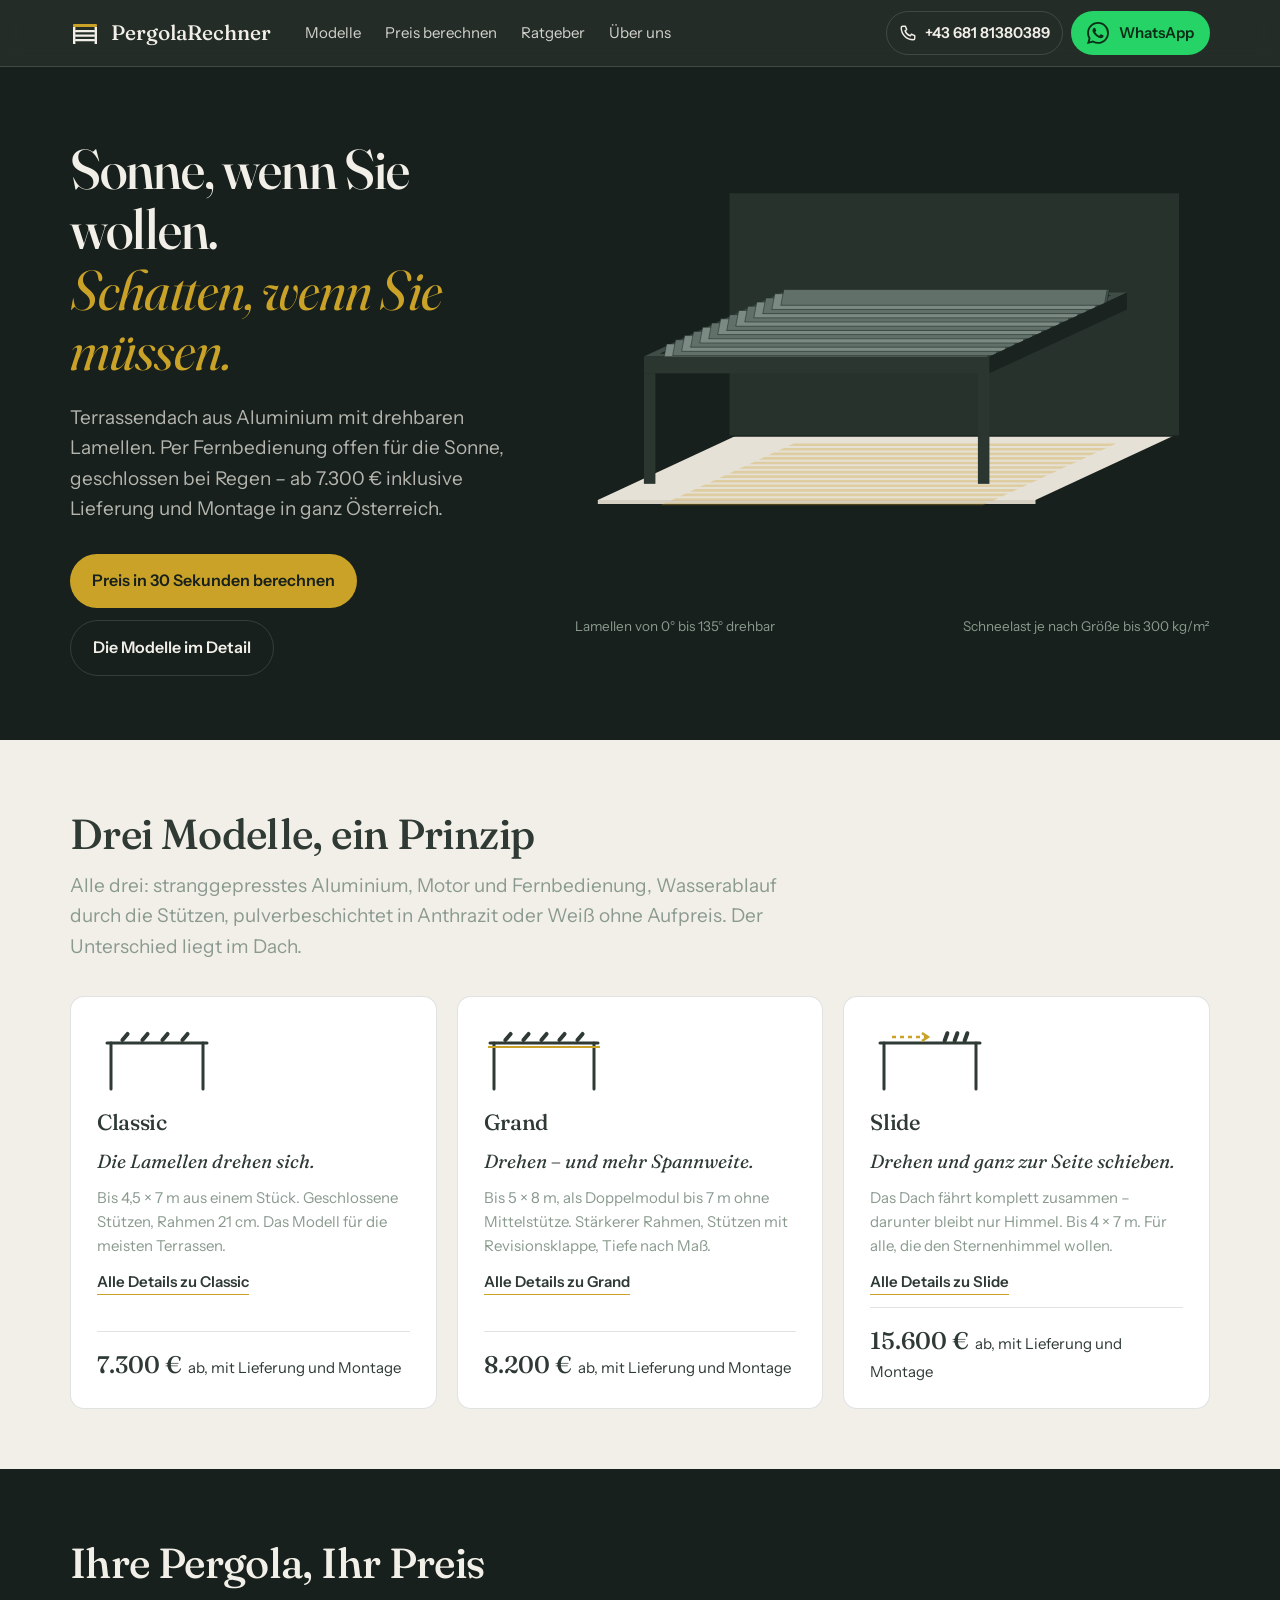
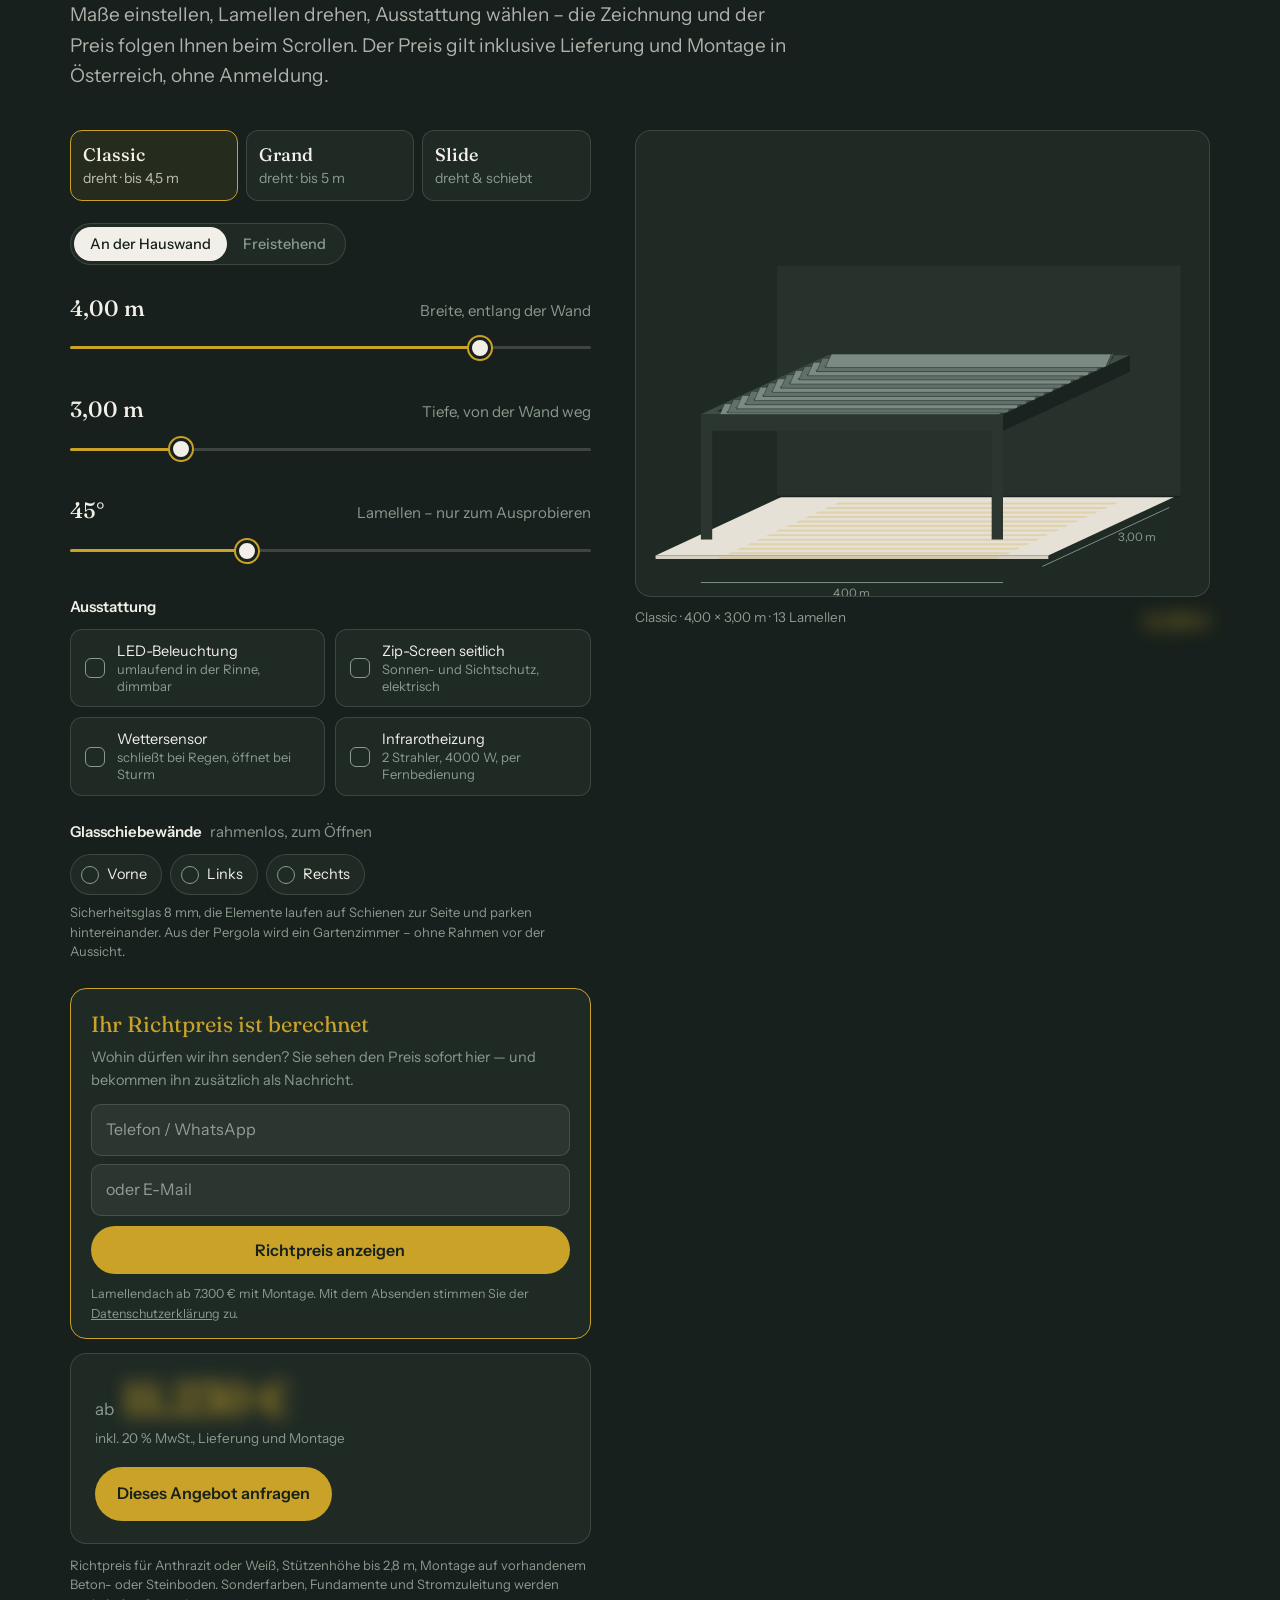
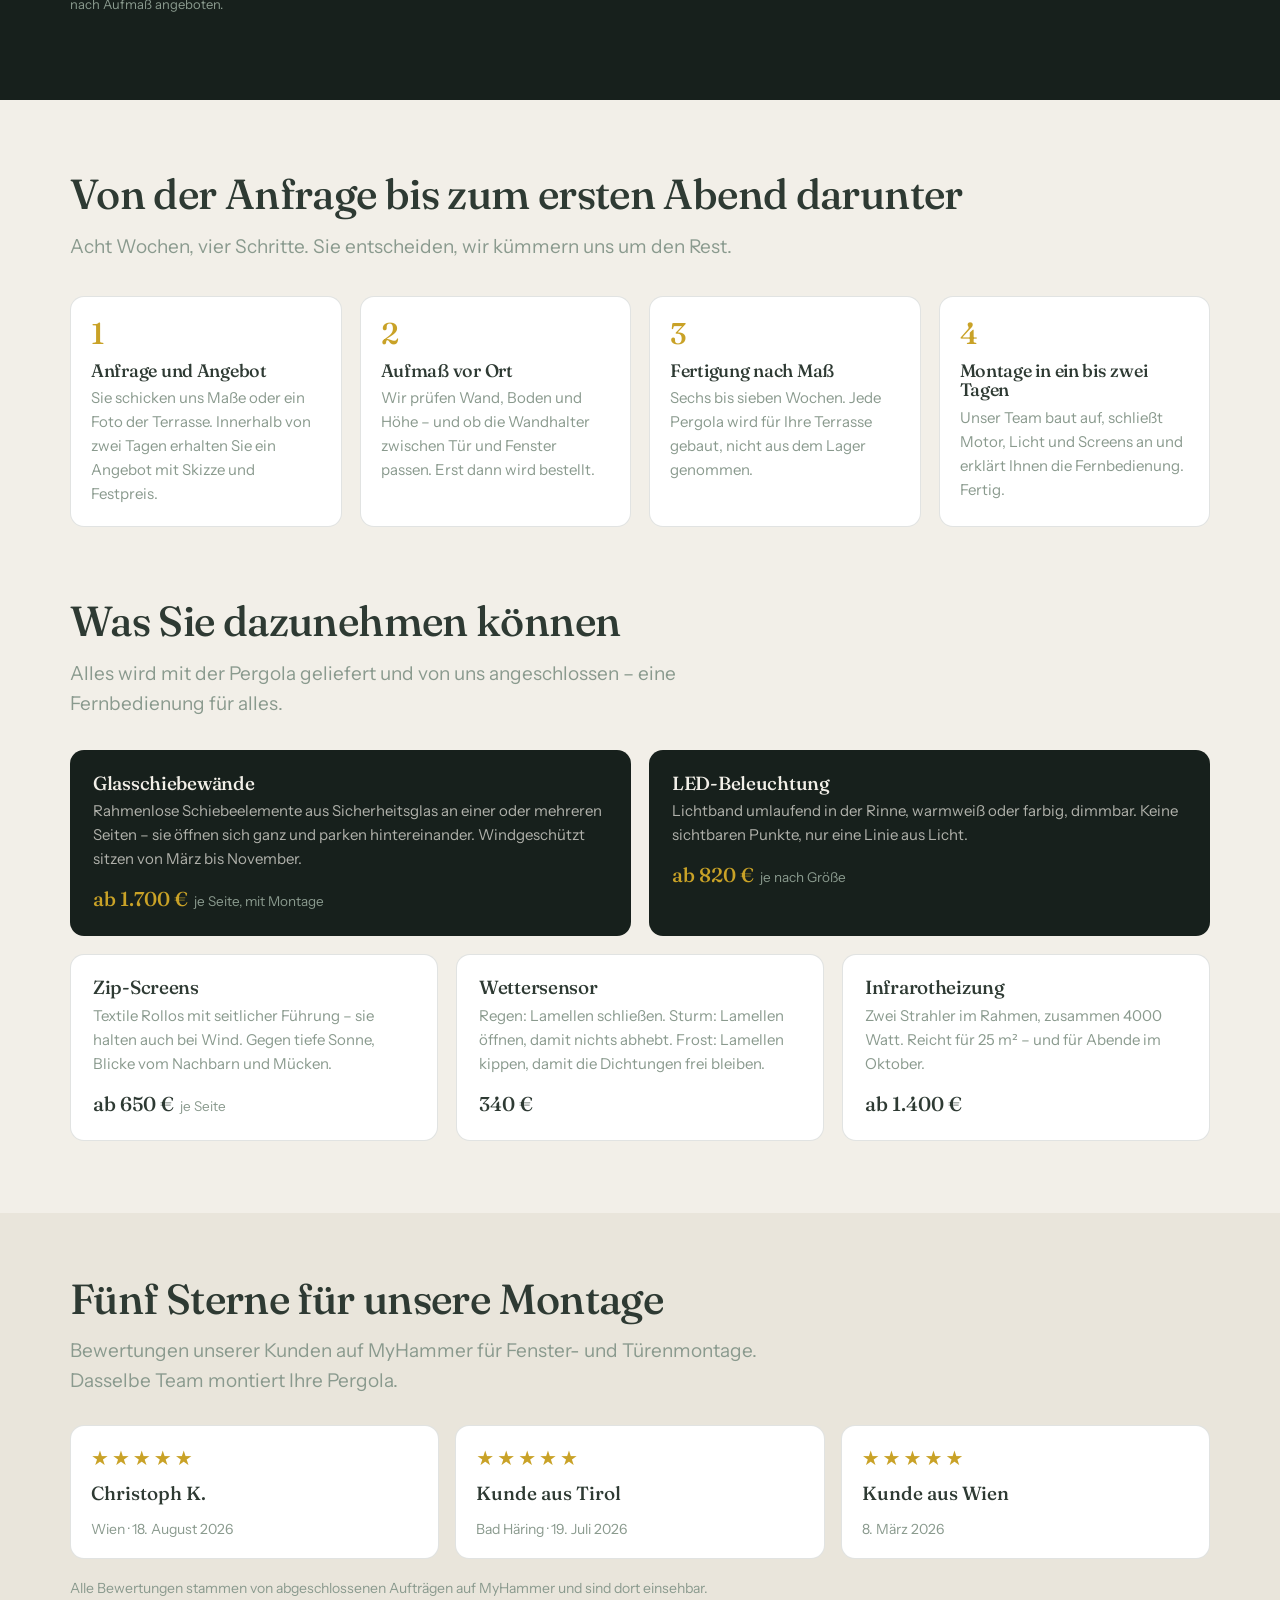
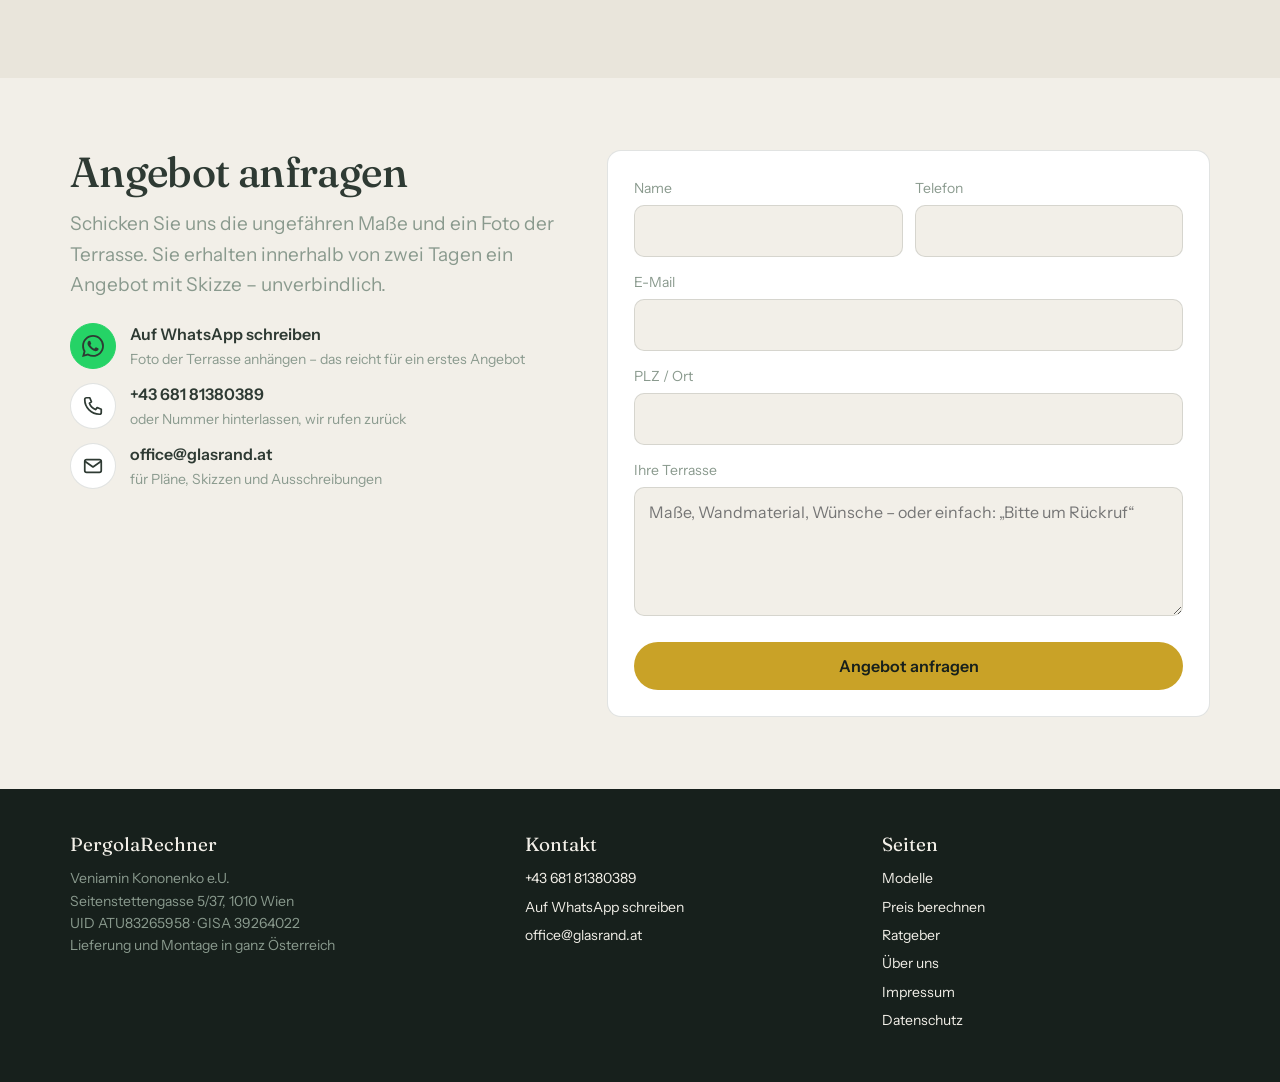
==== commit a008e084: "Add files via upload" ====
--- a/index.html
+++ b/index.html
@@ -123,6 +123,16 @@
         </div>
         <p class="glass-note">Sicherheitsglas 8 mm, die Elemente laufen auf Schienen zur Seite und parken hintereinander. Aus der Pergola wird ein Gartenzimmer – ohne Rahmen vor der Aussicht.</p>
 
+        <div class="gate" id="gate">
+          <div class="gate-title">Ihr Richtpreis ist berechnet</div>
+          <p class="gate-text">Wohin dürfen wir ihn senden? Sie sehen den Preis sofort hier — und bekommen ihn zusätzlich als Nachricht.</p>
+          <div class="gate-row">
+            <input type="tel" id="gate-tel" inputmode="tel" autocomplete="tel" placeholder="Telefon / WhatsApp">
+            <input type="email" id="gate-mail" inputmode="email" autocomplete="email" placeholder="oder E-Mail">
+          </div>
+          <button type="button" class="btn btn-brass gate-btn" id="gate-btn">Richtpreis anzeigen</button>
+          <p class="gate-hint" id="gate-hint">Lamellendach ab 7.300 € mit Montage. Mit dem Absenden stimmen Sie der <a href="datenschutz.html" target="_blank">Datenschutzerklärung</a> zu.</p>
+        </div>
         <div class="price">
           <div>
             <div class="n"><small>ab</small><span id="price">—</span></div>
--- a/style.css
+++ b/style.css
@@ -340,3 +340,18 @@
   .stack td.rh b{font-weight:500}
   .cmp.stack{background:transparent;border-radius:0}
 }
+
+/* Richtpreis-Gate: цена видна после телефона/e-mail */
+body.locked #price,body.locked #stage-price{filter:blur(9px);user-select:none;pointer-events:none}
+.gate{display:none;background:var(--night-2);border:1.5px solid var(--brass);border-radius:16px;padding:18px 20px 14px;margin:0 0 14px}
+body.locked .gate{display:block}
+.gate-title{font-family:var(--serif);font-size:22px;color:var(--brass);margin-bottom:4px}
+.gate-text{margin:0 0 12px;font-size:14.5px;color:var(--sage)}
+.gate-row{display:flex;flex-direction:column;gap:8px;margin-bottom:10px}
+.gate-row input{width:100%;box-sizing:border-box;padding:12px 14px;border:1.5px solid var(--line-dark);border-radius:10px;font:inherit;font-size:16px;background:rgba(255,255,255,.06);color:#fff}
+.gate-row input::placeholder{color:rgba(255,255,255,.5)}
+.gate-row input:focus{outline:none;border-color:var(--brass)}
+.gate-btn{width:100%;margin:0;justify-content:center}
+.gate-hint{margin:10px 0 0;font-size:12.5px;color:var(--sage)}
+.gate-hint a{color:inherit}
+.gate-hint.err{color:#ff9a8a;font-weight:600}
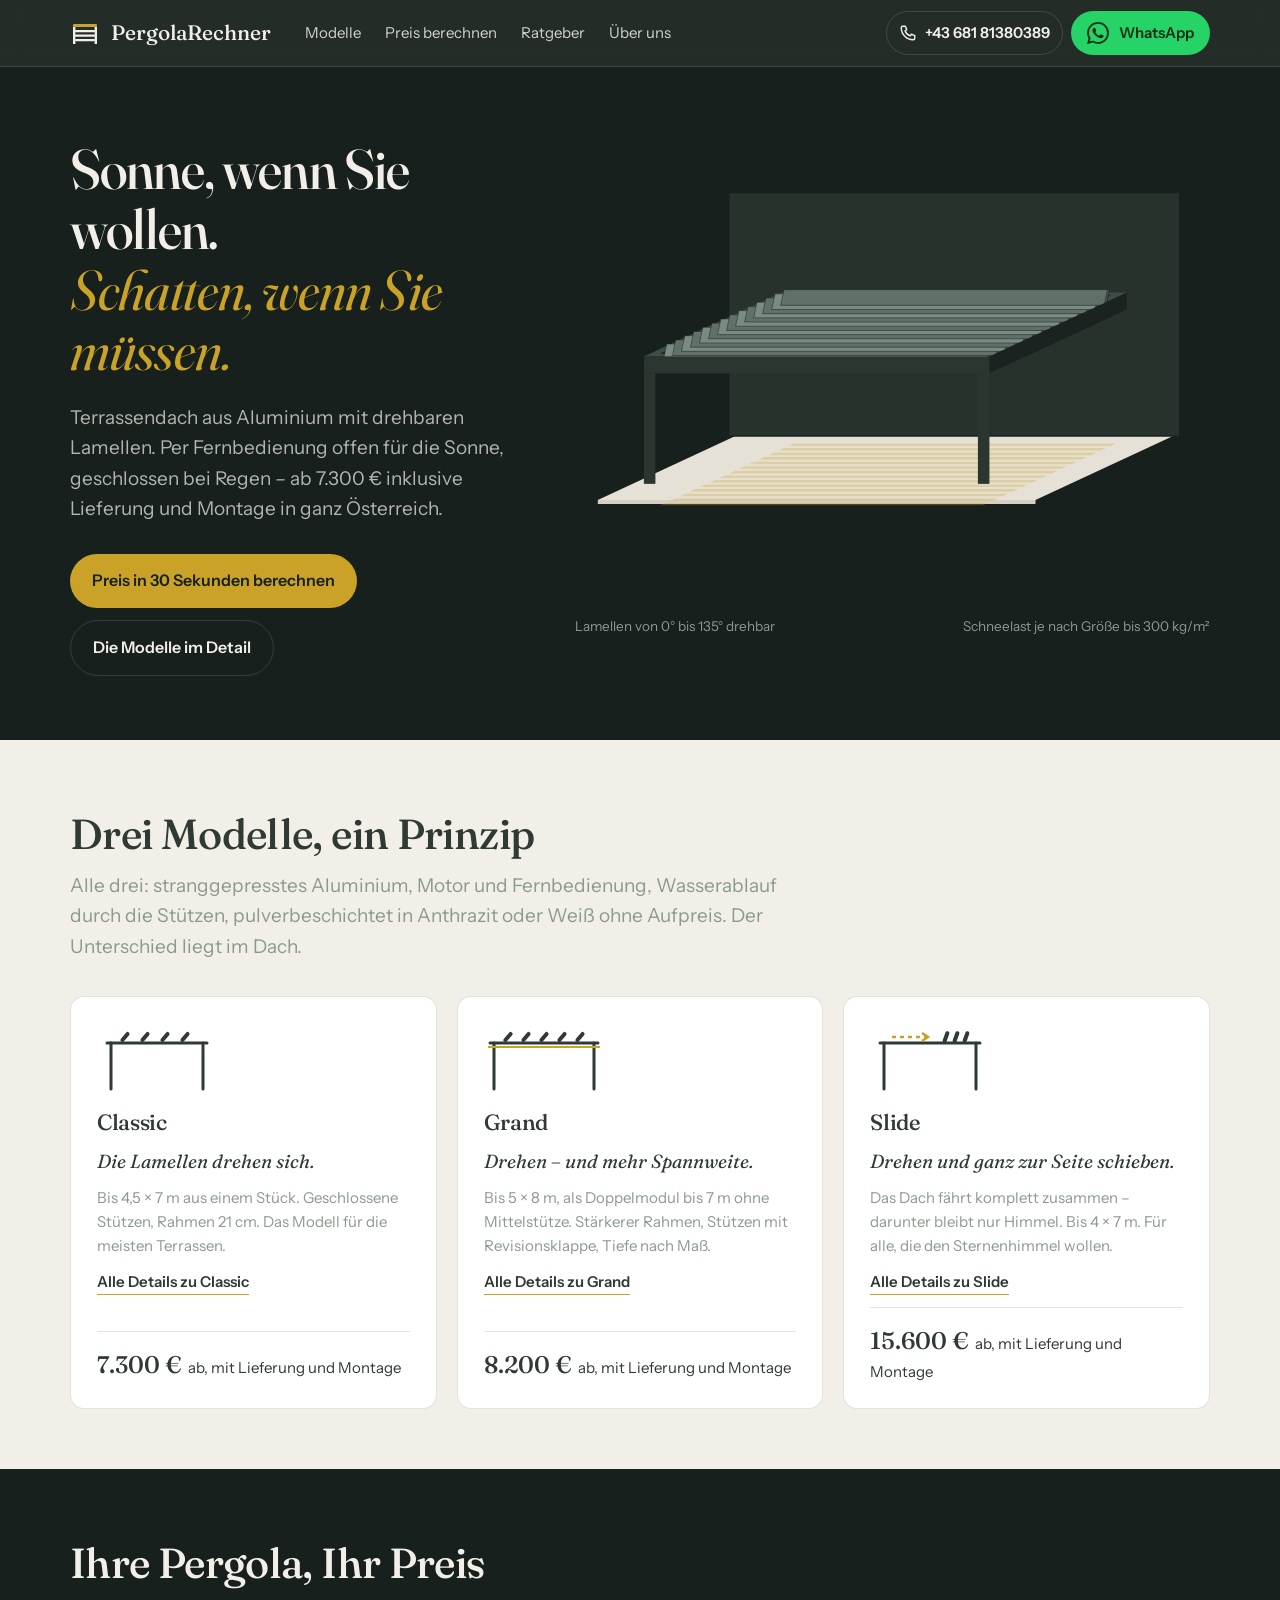
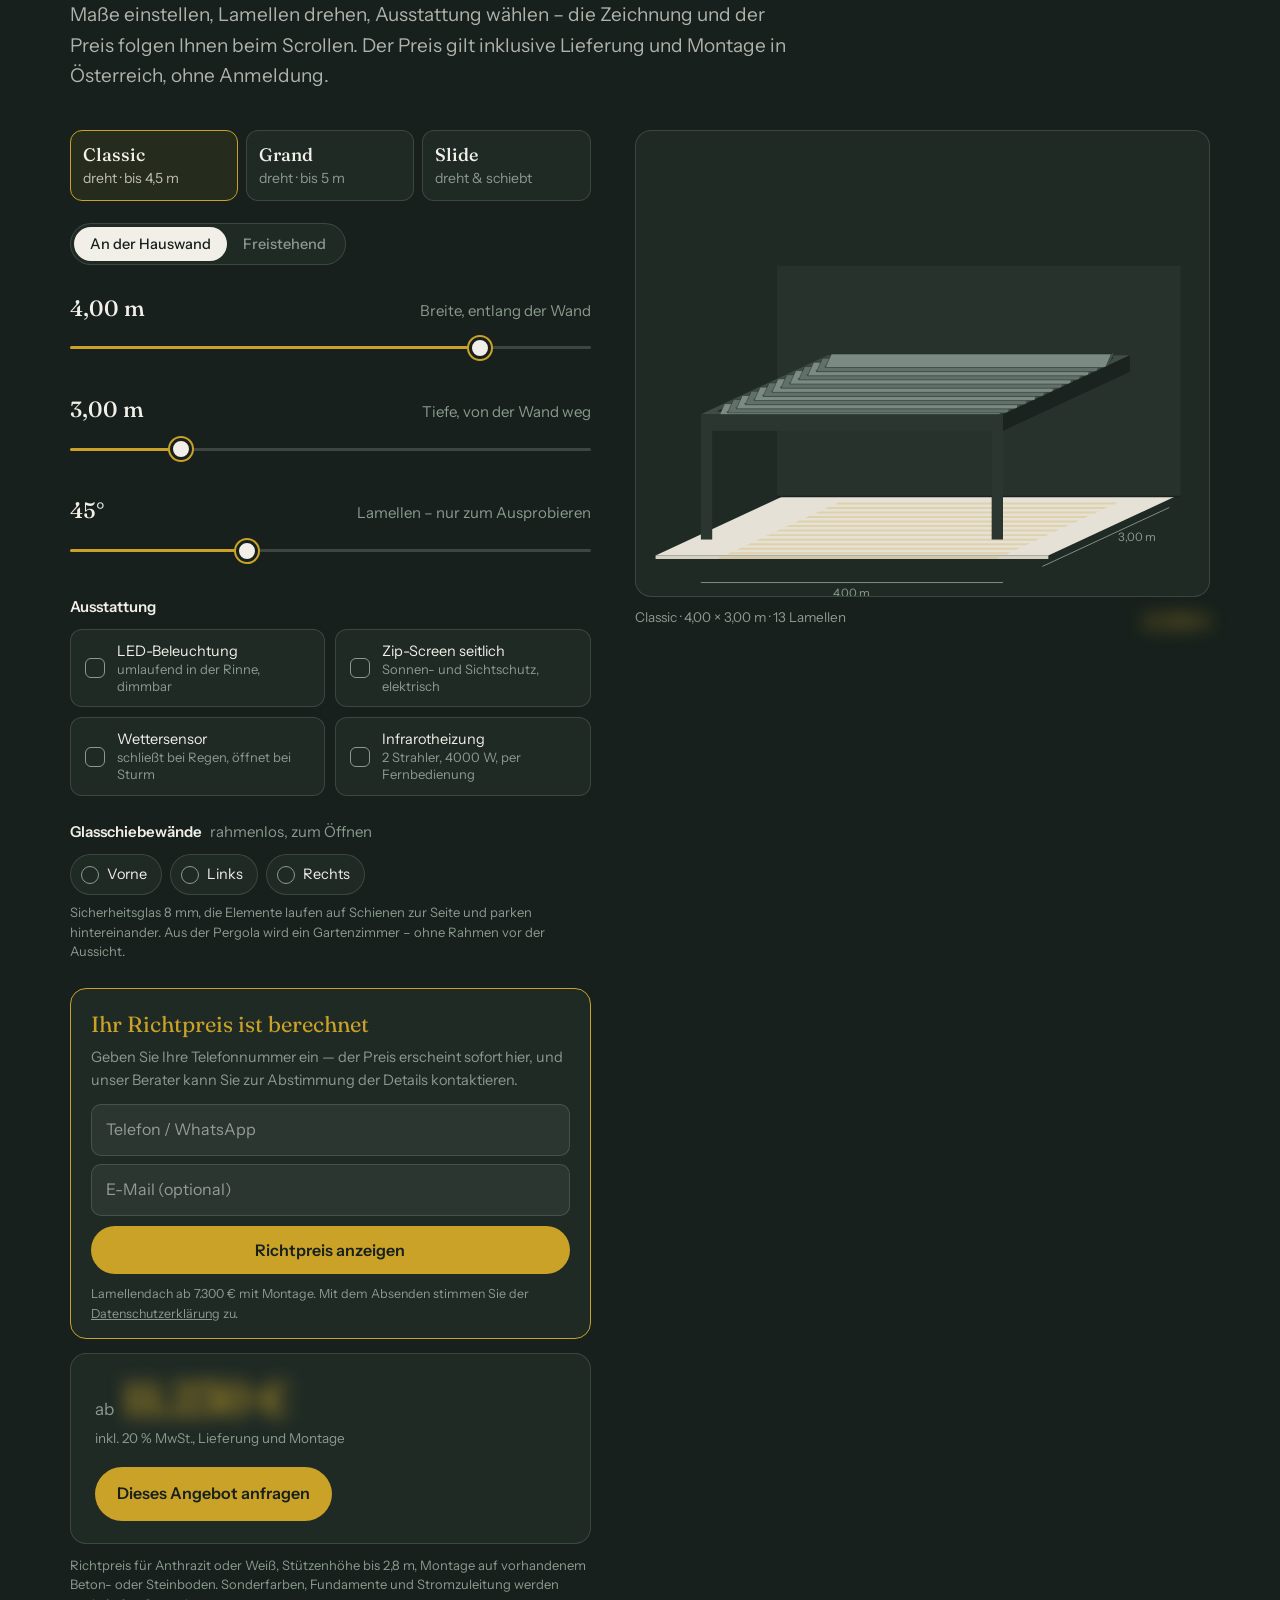
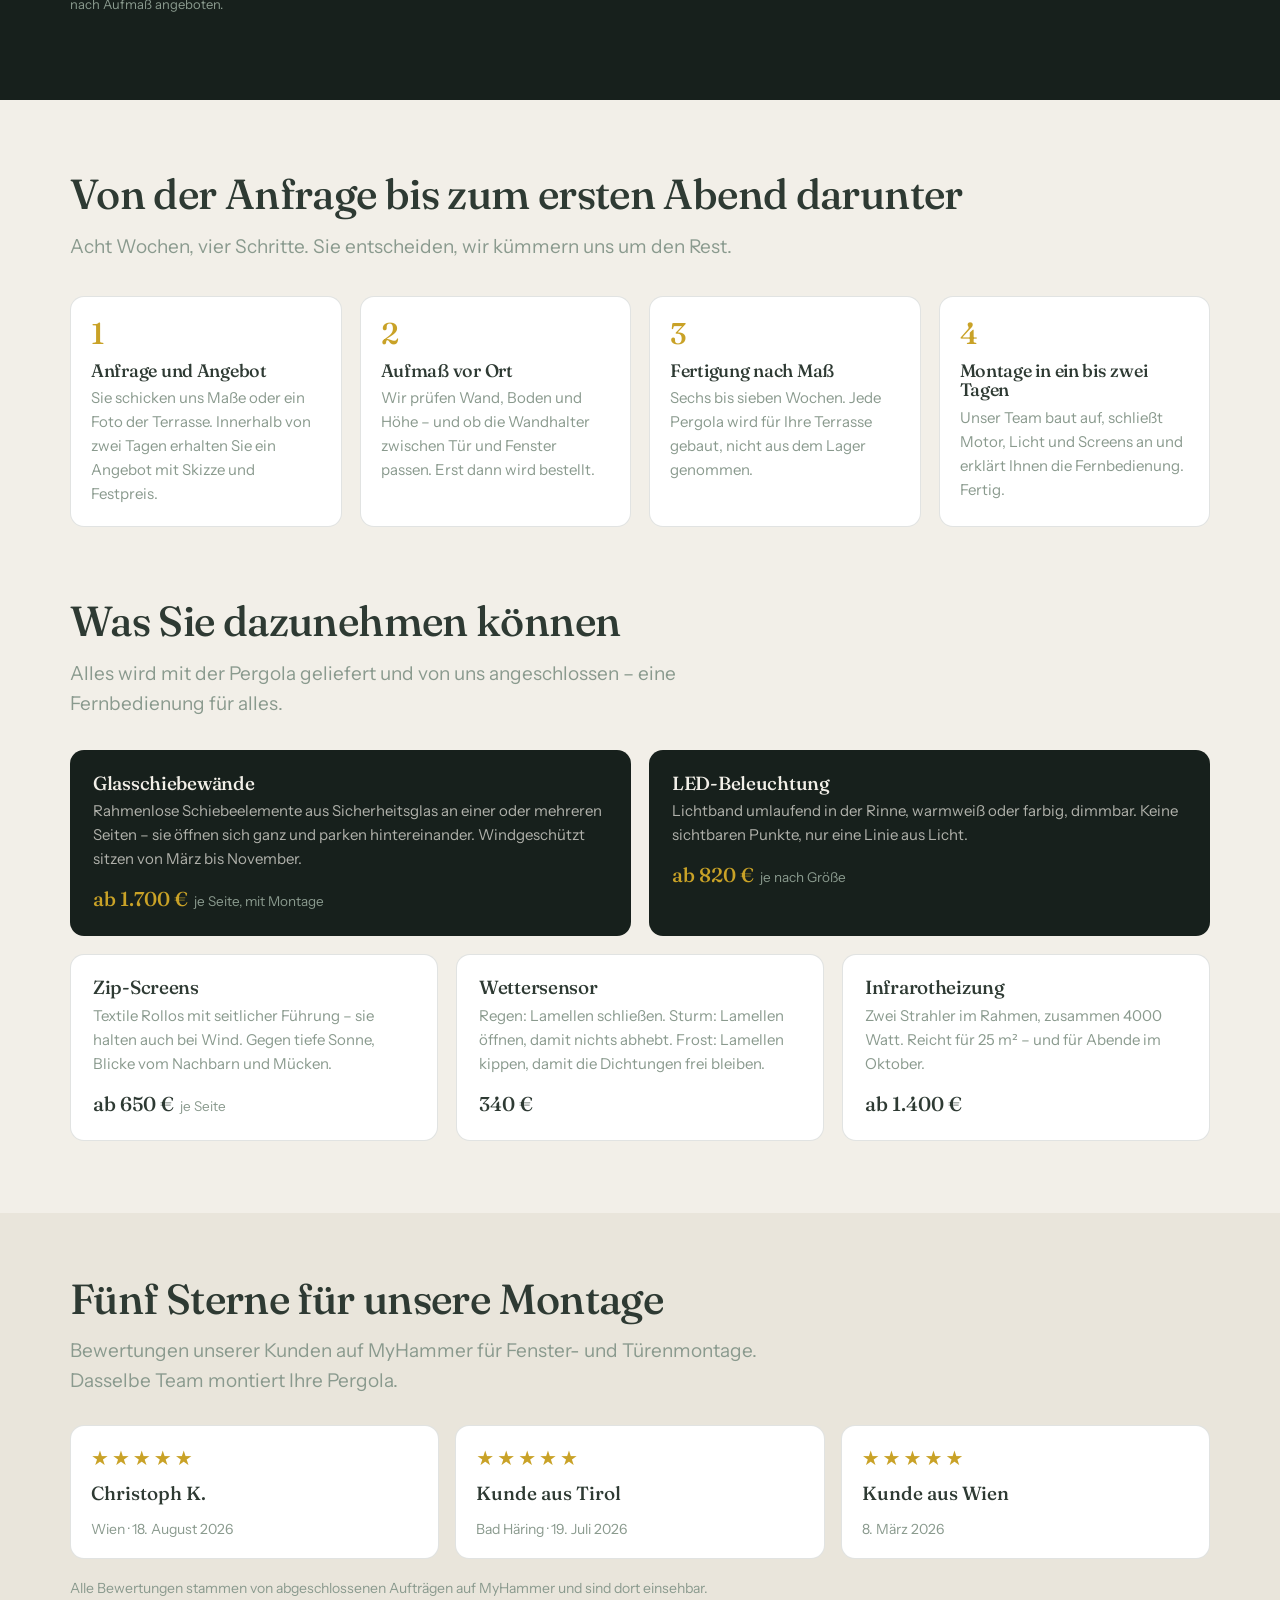
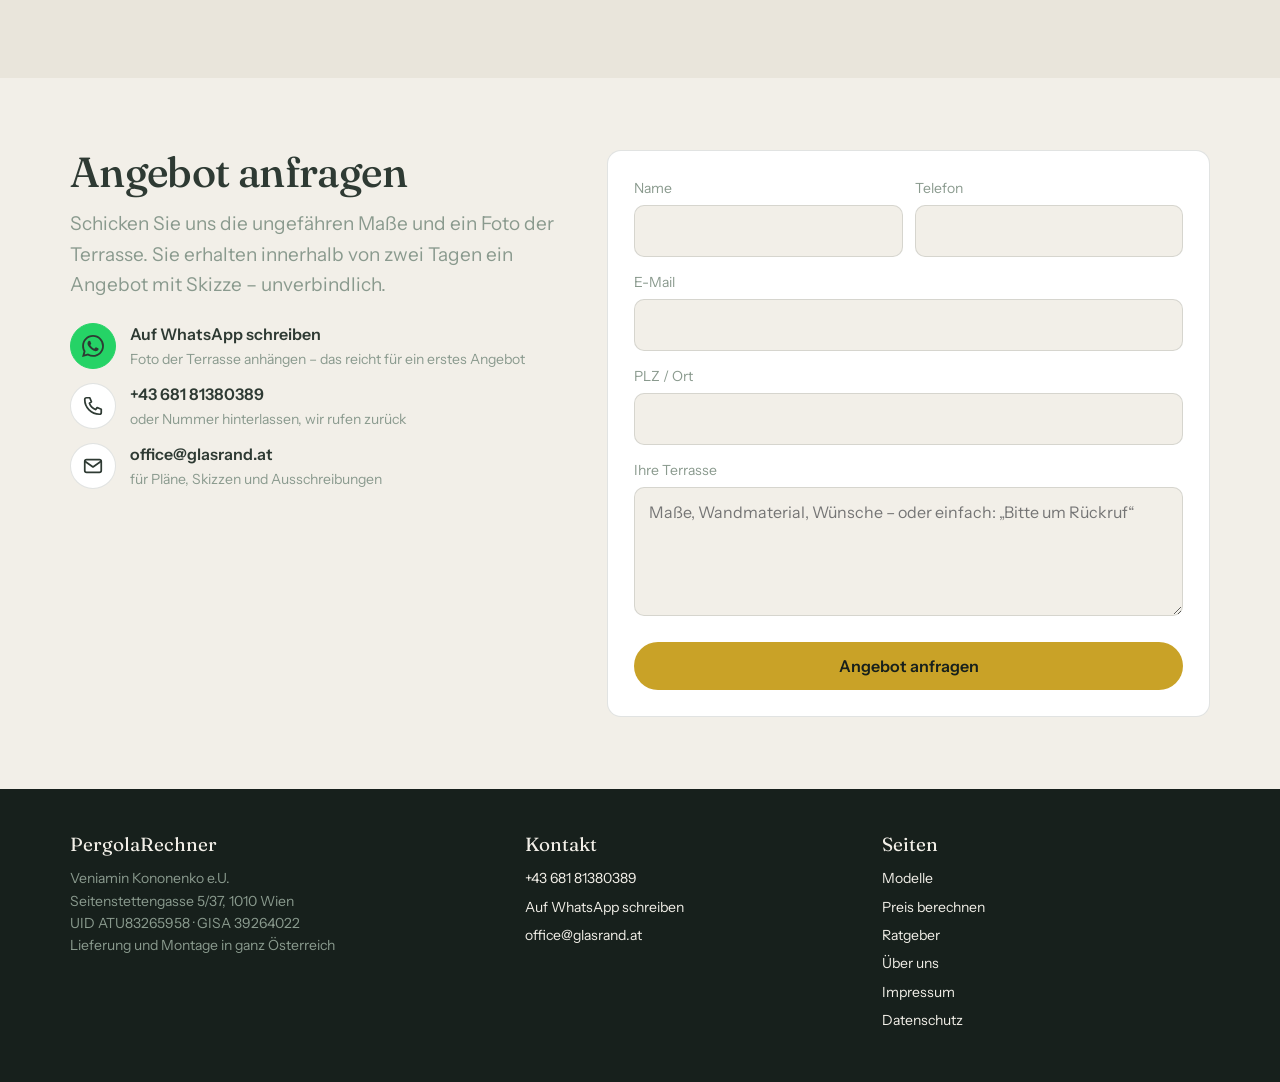
==== commit 7dc2d704: "Add files via upload" ====
--- a/index.html
+++ b/index.html
@@ -125,10 +125,10 @@
 
         <div class="gate" id="gate">
           <div class="gate-title">Ihr Richtpreis ist berechnet</div>
-          <p class="gate-text">Wohin dürfen wir ihn senden? Sie sehen den Preis sofort hier — und bekommen ihn zusätzlich als Nachricht.</p>
+          <p class="gate-text">Geben Sie Ihre Telefonnummer ein — der Preis erscheint sofort hier, und unser Berater kann Sie zur Abstimmung der Details kontaktieren.</p>
           <div class="gate-row">
             <input type="tel" id="gate-tel" inputmode="tel" autocomplete="tel" placeholder="Telefon / WhatsApp">
-            <input type="email" id="gate-mail" inputmode="email" autocomplete="email" placeholder="oder E-Mail">
+            <input type="email" id="gate-mail" inputmode="email" autocomplete="email" placeholder="E-Mail (optional)">
           </div>
           <button type="button" class="btn btn-brass gate-btn" id="gate-btn">Richtpreis anzeigen</button>
           <p class="gate-hint" id="gate-hint">Lamellendach ab 7.300 € mit Montage. Mit dem Absenden stimmen Sie der <a href="datenschutz.html" target="_blank">Datenschutzerklärung</a> zu.</p>
@@ -217,6 +217,11 @@
   </div>
 </section>
 
+<div class="pdock" id="pdock">
+  <div class="pd-sum"><span>Richtpreis</span><b id="pdock-price">—</b></div>
+  <a class="btn btn-brass pd-btn" id="pdock-btn" href="#gate">Richtpreis anzeigen</a>
+</div>
+
 <footer>
   <div class="wrap">
     <div><div class="fb">PergolaRechner</div>Veniamin Kononenko e.U.<br>Seitenstettengasse 5/37, 1010 Wien<br>UID ATU83265958 · GISA 39264022<br>Lieferung und Montage in ganz Österreich</div>
--- a/style.css
+++ b/style.css
@@ -342,7 +342,7 @@
 }
 
 /* Richtpreis-Gate: цена видна после телефона/e-mail */
-body.locked #price,body.locked #stage-price{filter:blur(9px);user-select:none;pointer-events:none}
+body.locked #price,body.locked #stage-price,body.locked #pdock-price{filter:blur(9px);user-select:none;pointer-events:none}
 .gate{display:none;background:var(--night-2);border:1.5px solid var(--brass);border-radius:16px;padding:18px 20px 14px;margin:0 0 14px}
 body.locked .gate{display:block}
 .gate-title{font-family:var(--serif);font-size:22px;color:var(--brass);margin-bottom:4px}
@@ -355,3 +355,15 @@
 .gate-hint{margin:10px 0 0;font-size:12.5px;color:var(--sage)}
 .gate-hint a{color:inherit}
 .gate-hint.err{color:#ff9a8a;font-weight:600}
+
+/* липкая панель с ценой на телефоне */
+.pdock{display:none}
+@media (max-width:900px){
+  .pdock{display:flex;position:fixed;left:0;right:0;bottom:0;z-index:70;align-items:center;justify-content:space-between;gap:12px;
+    background:var(--night-2);border-top:1px solid var(--line-dark);padding:9px 14px;box-shadow:0 -4px 16px rgba(0,0,0,.3)}
+  .pd-sum{display:flex;flex-direction:column;line-height:1.15}
+  .pd-sum span{font-size:11px;color:var(--sage);text-transform:uppercase;letter-spacing:.04em}
+  .pd-sum b{font-family:var(--serif);font-size:21px;color:var(--brass)}
+  .pd-btn{width:auto;margin:0;padding:11px 18px;font-size:14px;white-space:nowrap}
+  body{padding-bottom:70px}
+}
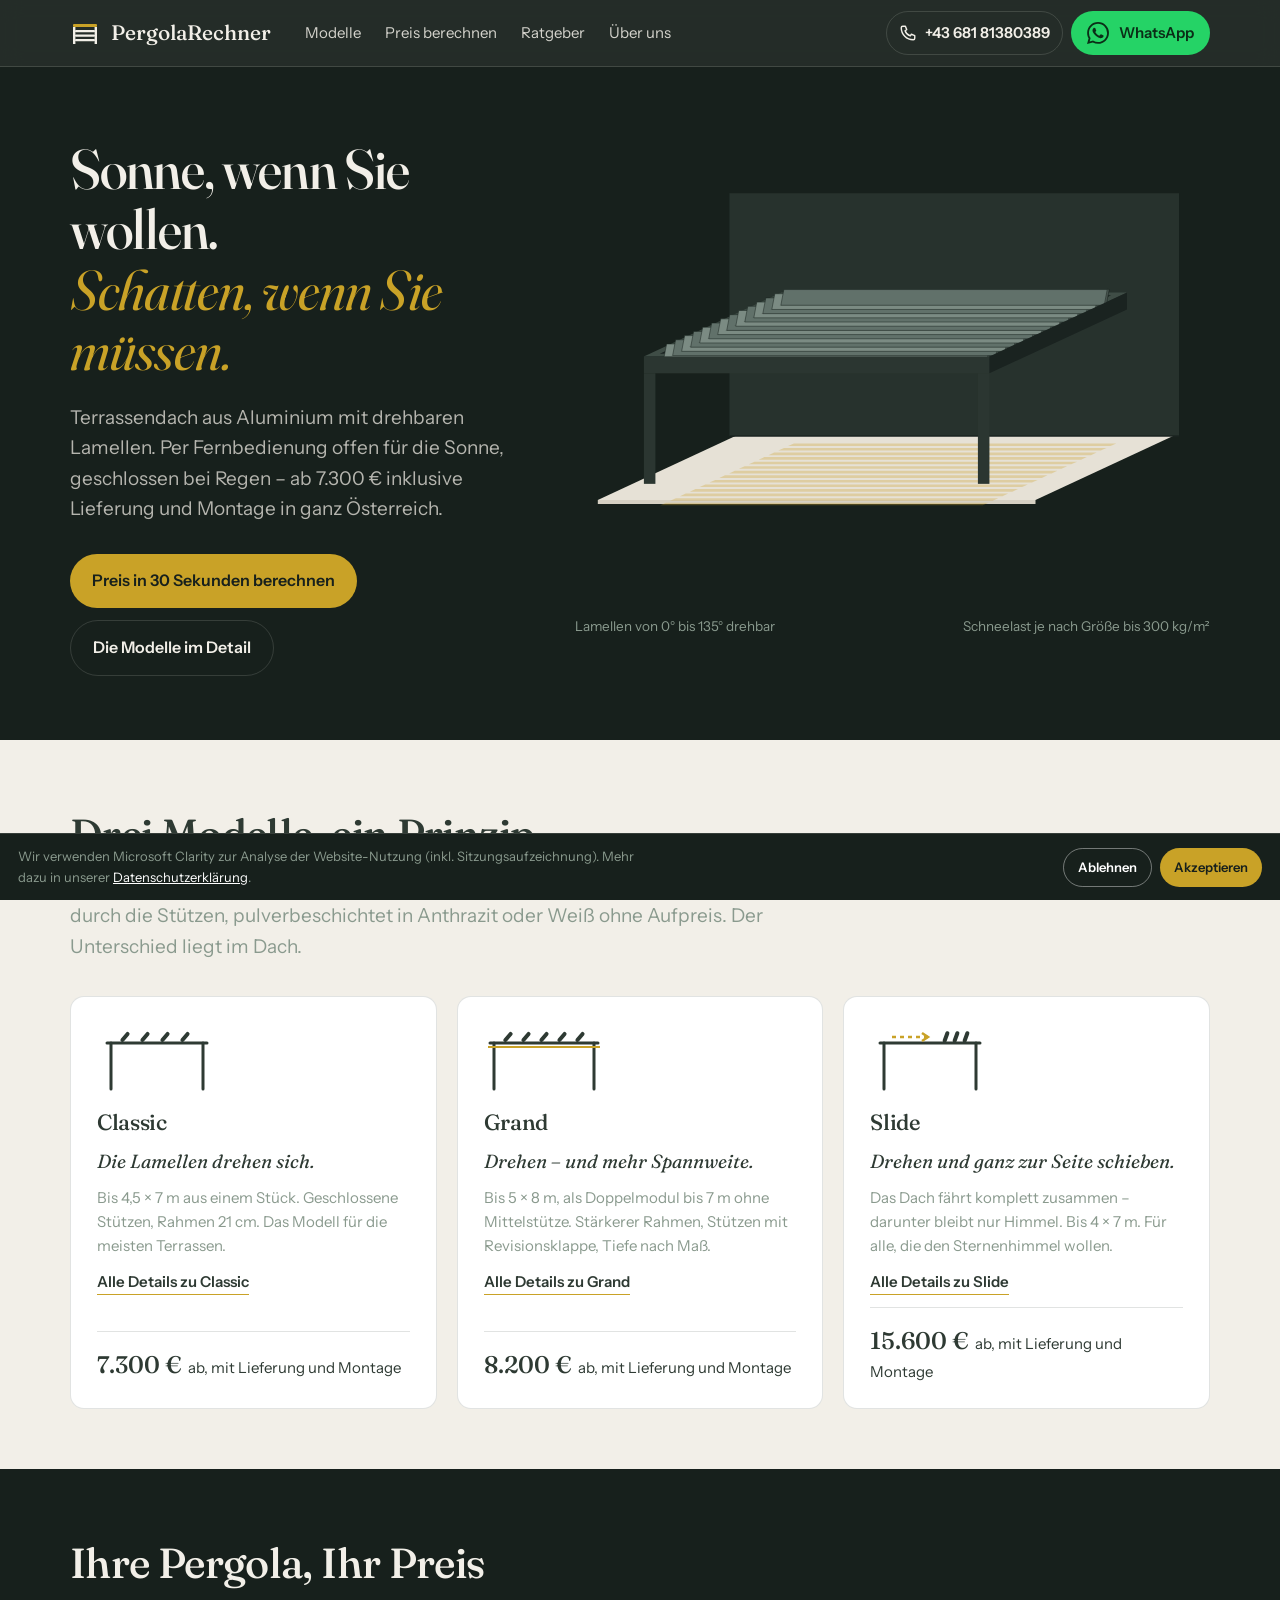
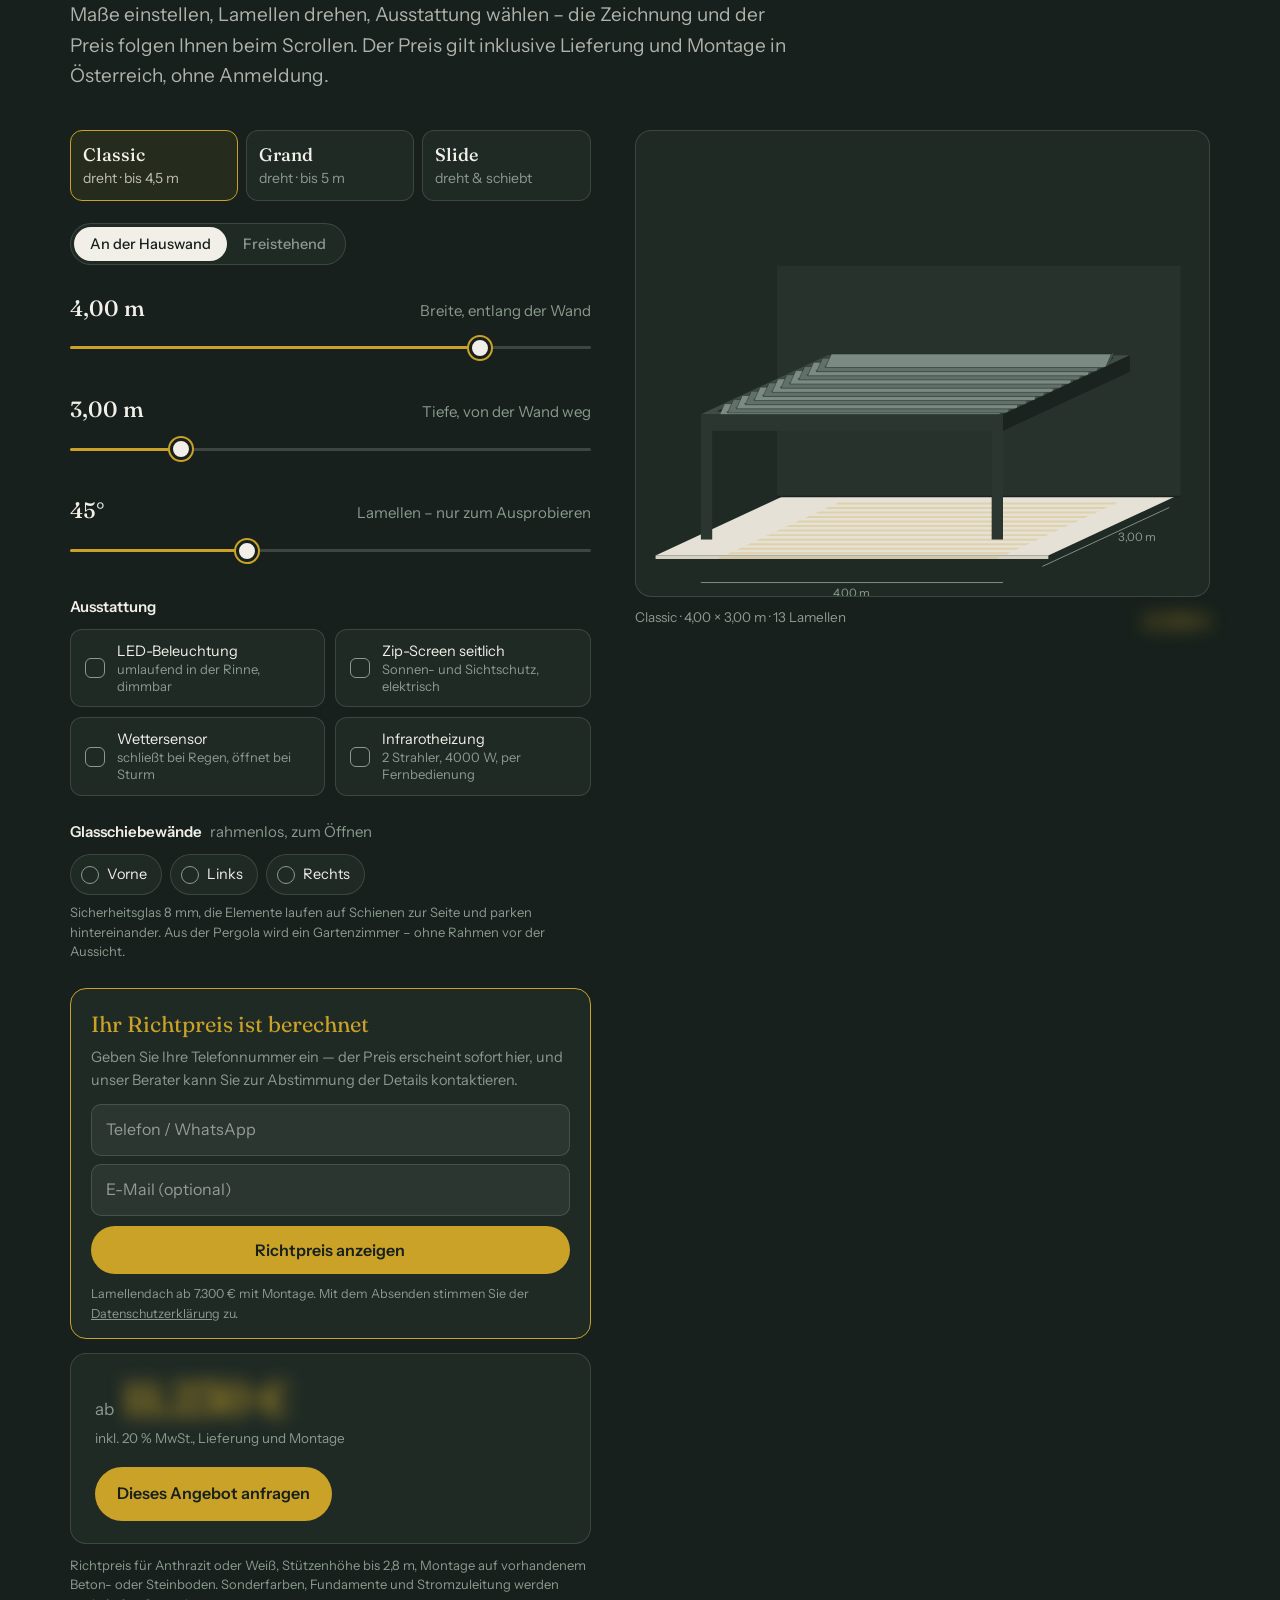
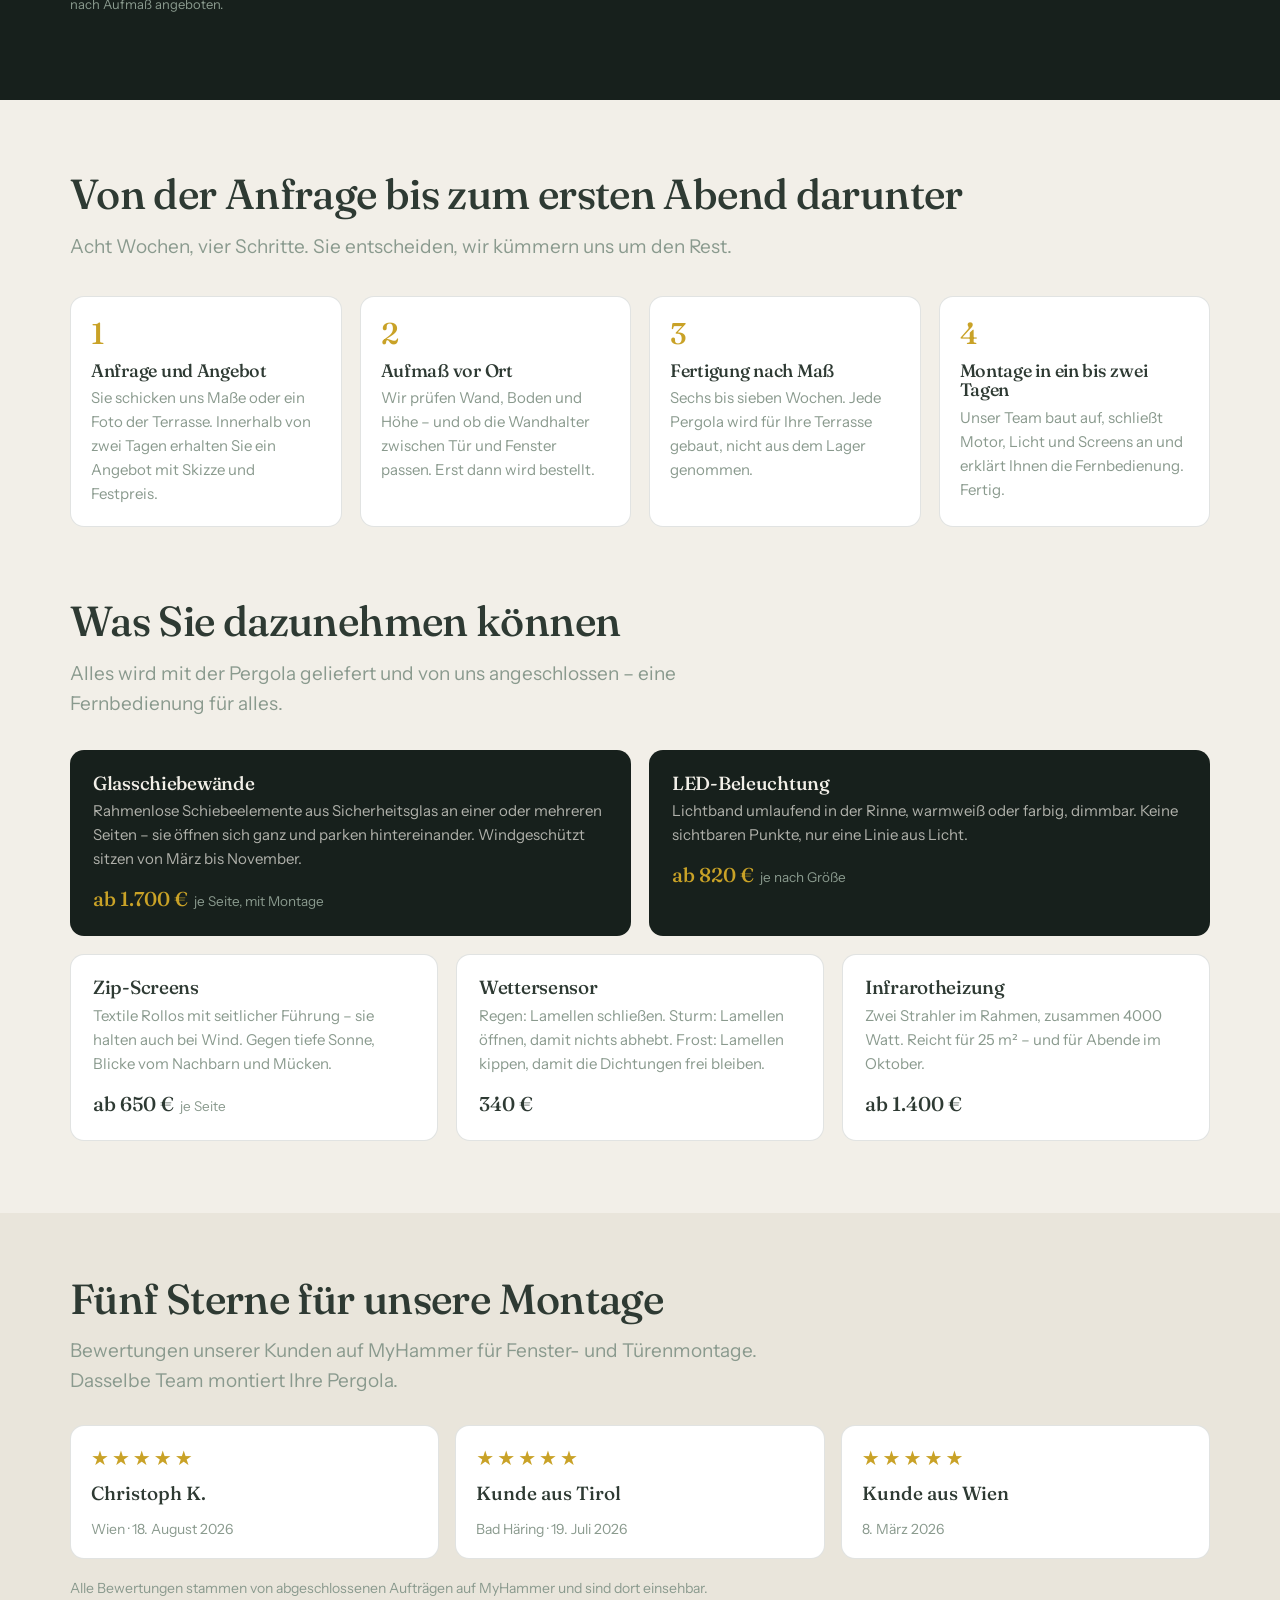
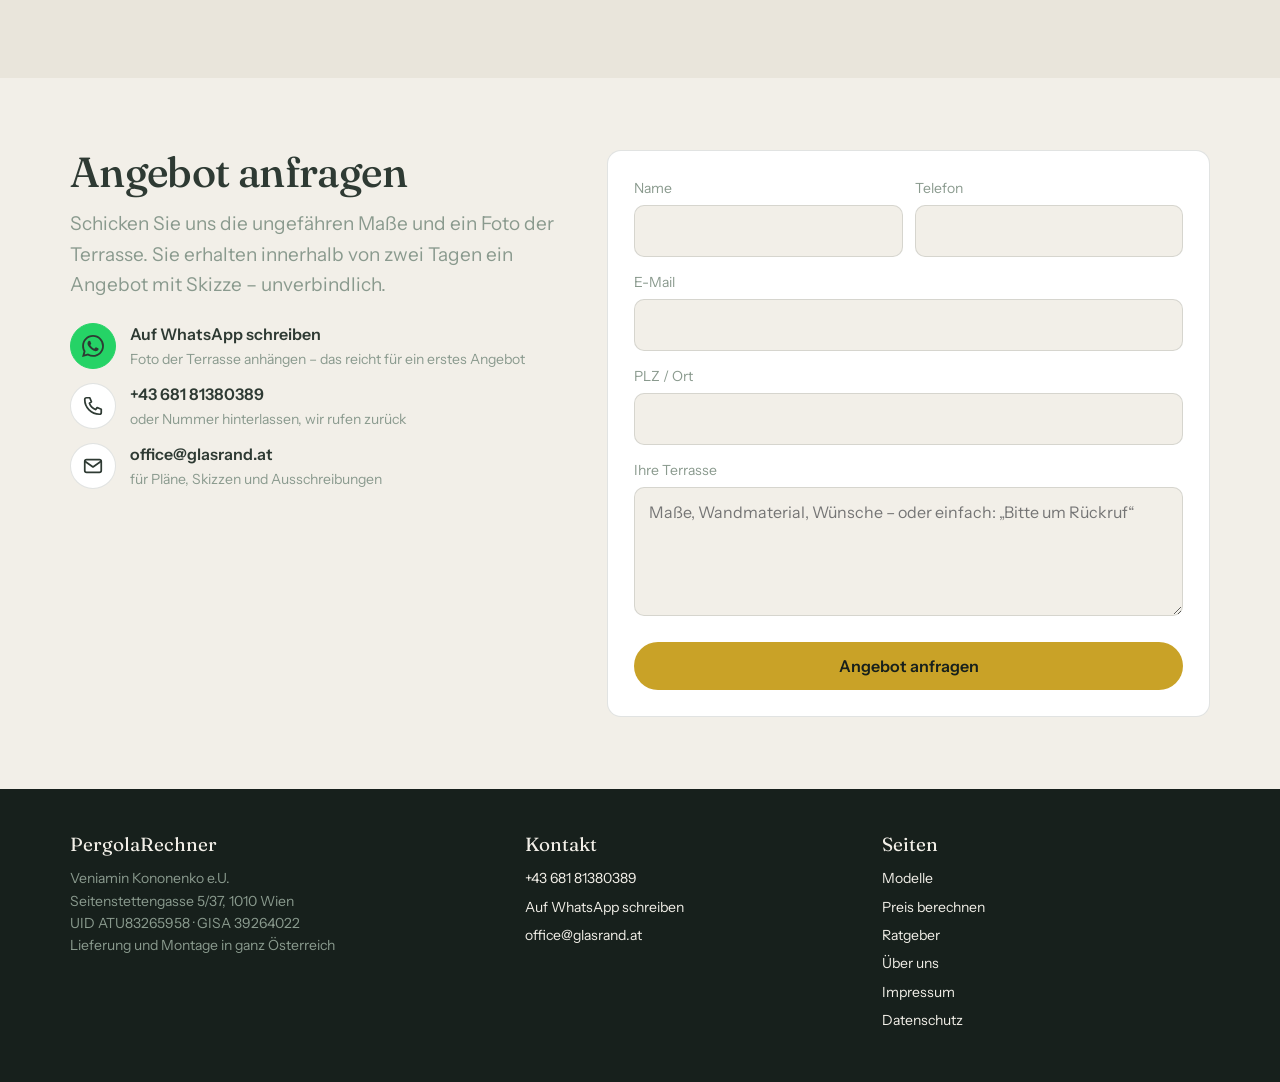
==== commit 479c91b7: "Add files via upload" ====
--- a/index.html
+++ b/index.html
@@ -229,6 +229,21 @@
     <div class="fl"><div class="fb">Seiten</div><a href="modelle.html">Modelle</a><a href="index.html#rechner">Preis berechnen</a><a href="ratgeber.html">Ratgeber</a><a href="ueber-uns.html">Über uns</a><a href="impressum.html">Impressum</a><a href="datenschutz.html">Datenschutz</a></div>
   </div>
 </footer>
+<div class="cookie hidden" id="cookie">
+  <p>Wir verwenden Microsoft Clarity zur Analyse der Website-Nutzung (inkl. Sitzungsaufzeichnung). Mehr dazu in unserer <a href="datenschutz.html">Datenschutzerklärung</a>.</p>
+  <div class="c-btns"><button class="c-no" type="button" id="c-no">Ablehnen</button><button class="c-ok" type="button" id="c-ok">Akzeptieren</button></div>
+</div>
+<script>
+(function(){
+  var KEY='pr_consent', box=document.getElementById('cookie');
+  function loadClarity(){ if(window.__cl) return; window.__cl=1; (function(c,l,a,r,i,t,y){c[a]=c[a]||function(){(c[a].q=c[a].q||[]).push(arguments)};t=l.createElement(r);t.async=1;t.src='https://www.clarity.ms/tag/'+i;y=l.getElementsByTagName(r)[0];y.parentNode.insertBefore(t,y);})(window,document,'clarity','script','z0adxatrun'); }
+  var saved=null; try{ saved=localStorage.getItem(KEY); }catch(e){}
+  if(saved==='ok') loadClarity(); else if(saved!=='no') box.classList.remove('hidden');
+  function close(v){ try{ localStorage.setItem(KEY,v); }catch(e){} if(v==='ok') loadClarity(); box.classList.add('hidden'); }
+  document.getElementById('c-ok').addEventListener('click',function(){ close('ok'); });
+  document.getElementById('c-no').addEventListener('click',function(){ close('no'); });
+})();
+</script>
 <script src="prices.js"></script>
 <script src="glass.js"></script>
 <script src="app.js"></script>
--- a/style.css
+++ b/style.css
@@ -367,3 +367,20 @@
   .pd-btn{width:auto;margin:0;padding:11px 18px;font-size:14px;white-space:nowrap}
   body{padding-bottom:70px}
 }
+
+/* cookie-баннер */
+.cookie{position:fixed;left:0;right:0;bottom:0;z-index:80;background:var(--night);color:#fff;padding:12px 18px;display:flex;align-items:center;justify-content:space-between;gap:14px;border-top:1px solid var(--line-dark)}
+.cookie.hidden{display:none}
+.cookie p{margin:0;font-size:13px;color:var(--sage);max-width:640px}
+.cookie a{color:#fff;text-decoration:underline}
+.c-btns{display:flex;gap:8px;flex-shrink:0}
+.cookie button{font:inherit;font-weight:600;font-size:13px;padding:8px 14px;border-radius:999px;cursor:pointer}
+.c-ok{background:var(--brass);color:var(--night);border:none}
+.c-no{background:transparent;color:#fff;border:1.5px solid rgba(255,255,255,.4)}
+@media (max-width:900px){.cookie{bottom:62px}}
+@media (max-width:560px){
+  .cookie{padding:7px 12px;gap:8px}
+  .cookie p{font-size:10.5px;line-height:1.25}
+  .c-btns{flex-direction:column;gap:5px}
+  .cookie button{padding:5px 10px;font-size:12px;white-space:nowrap}
+}
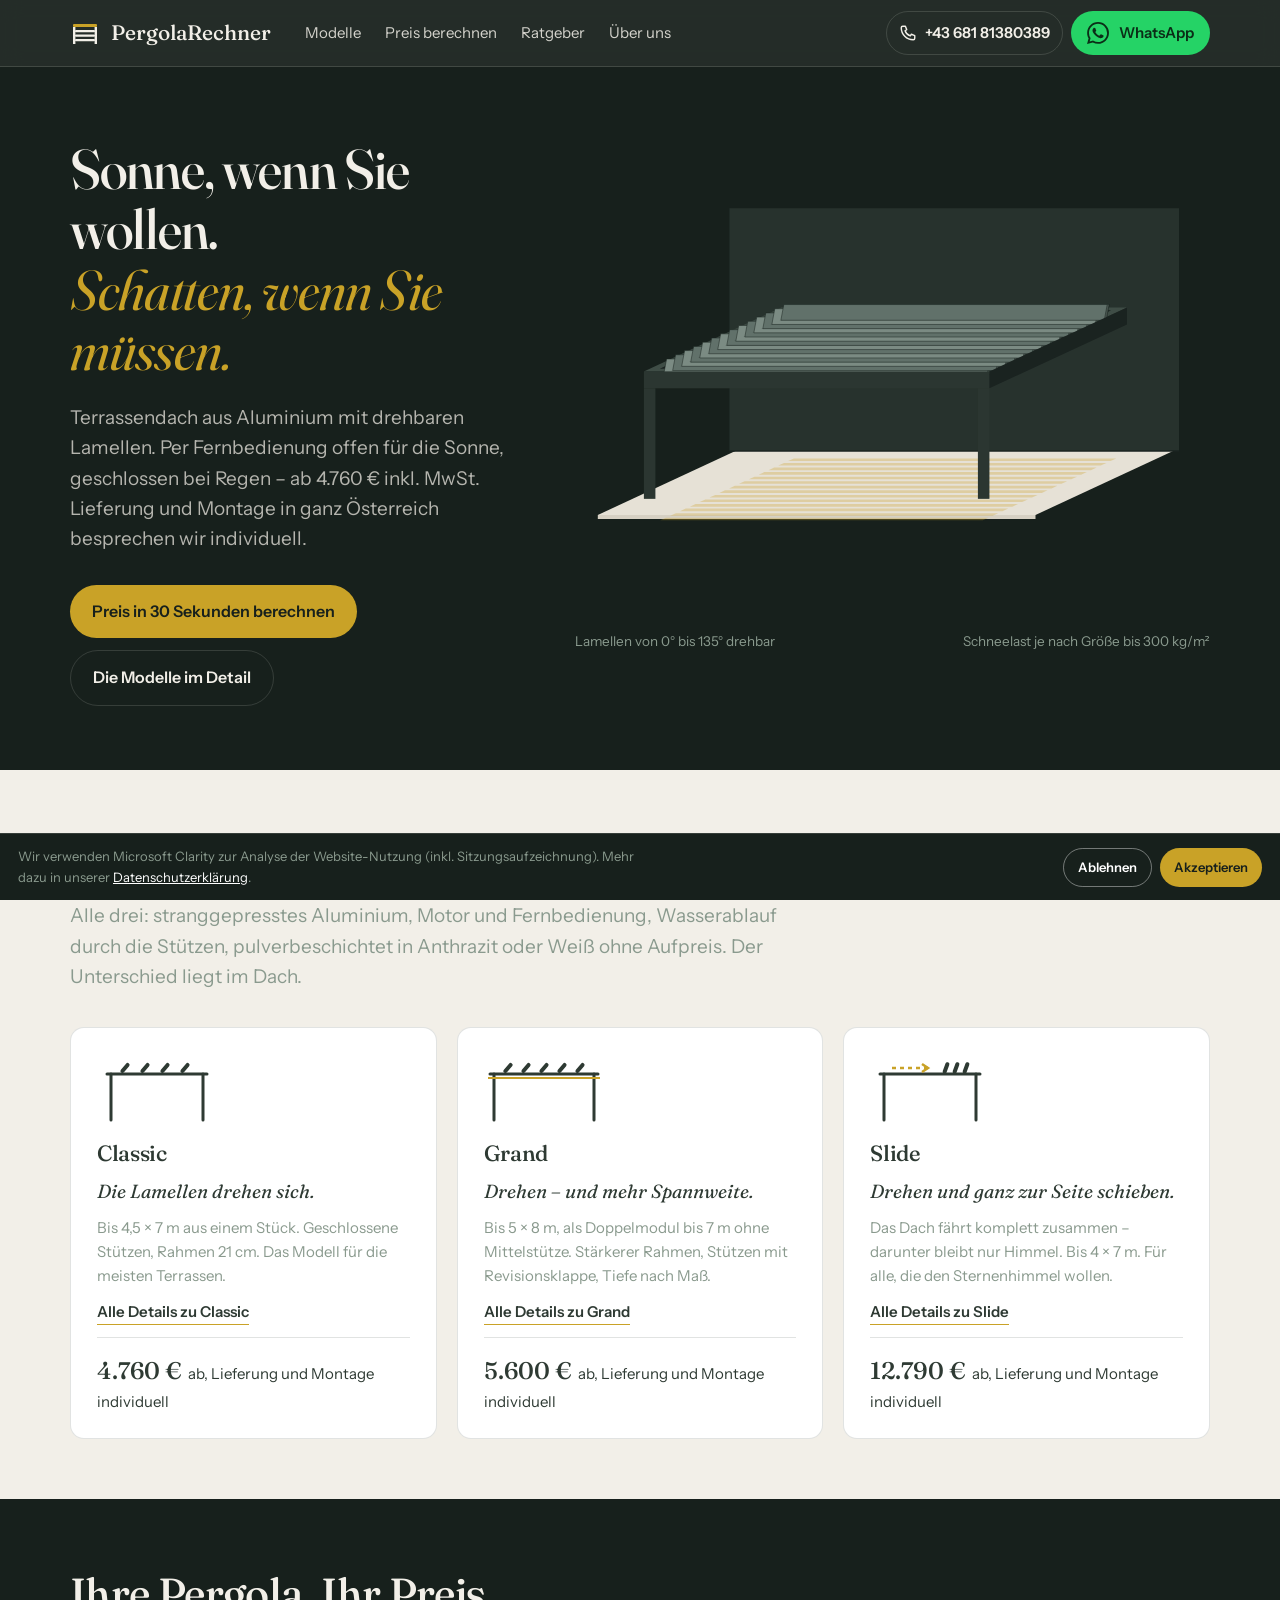
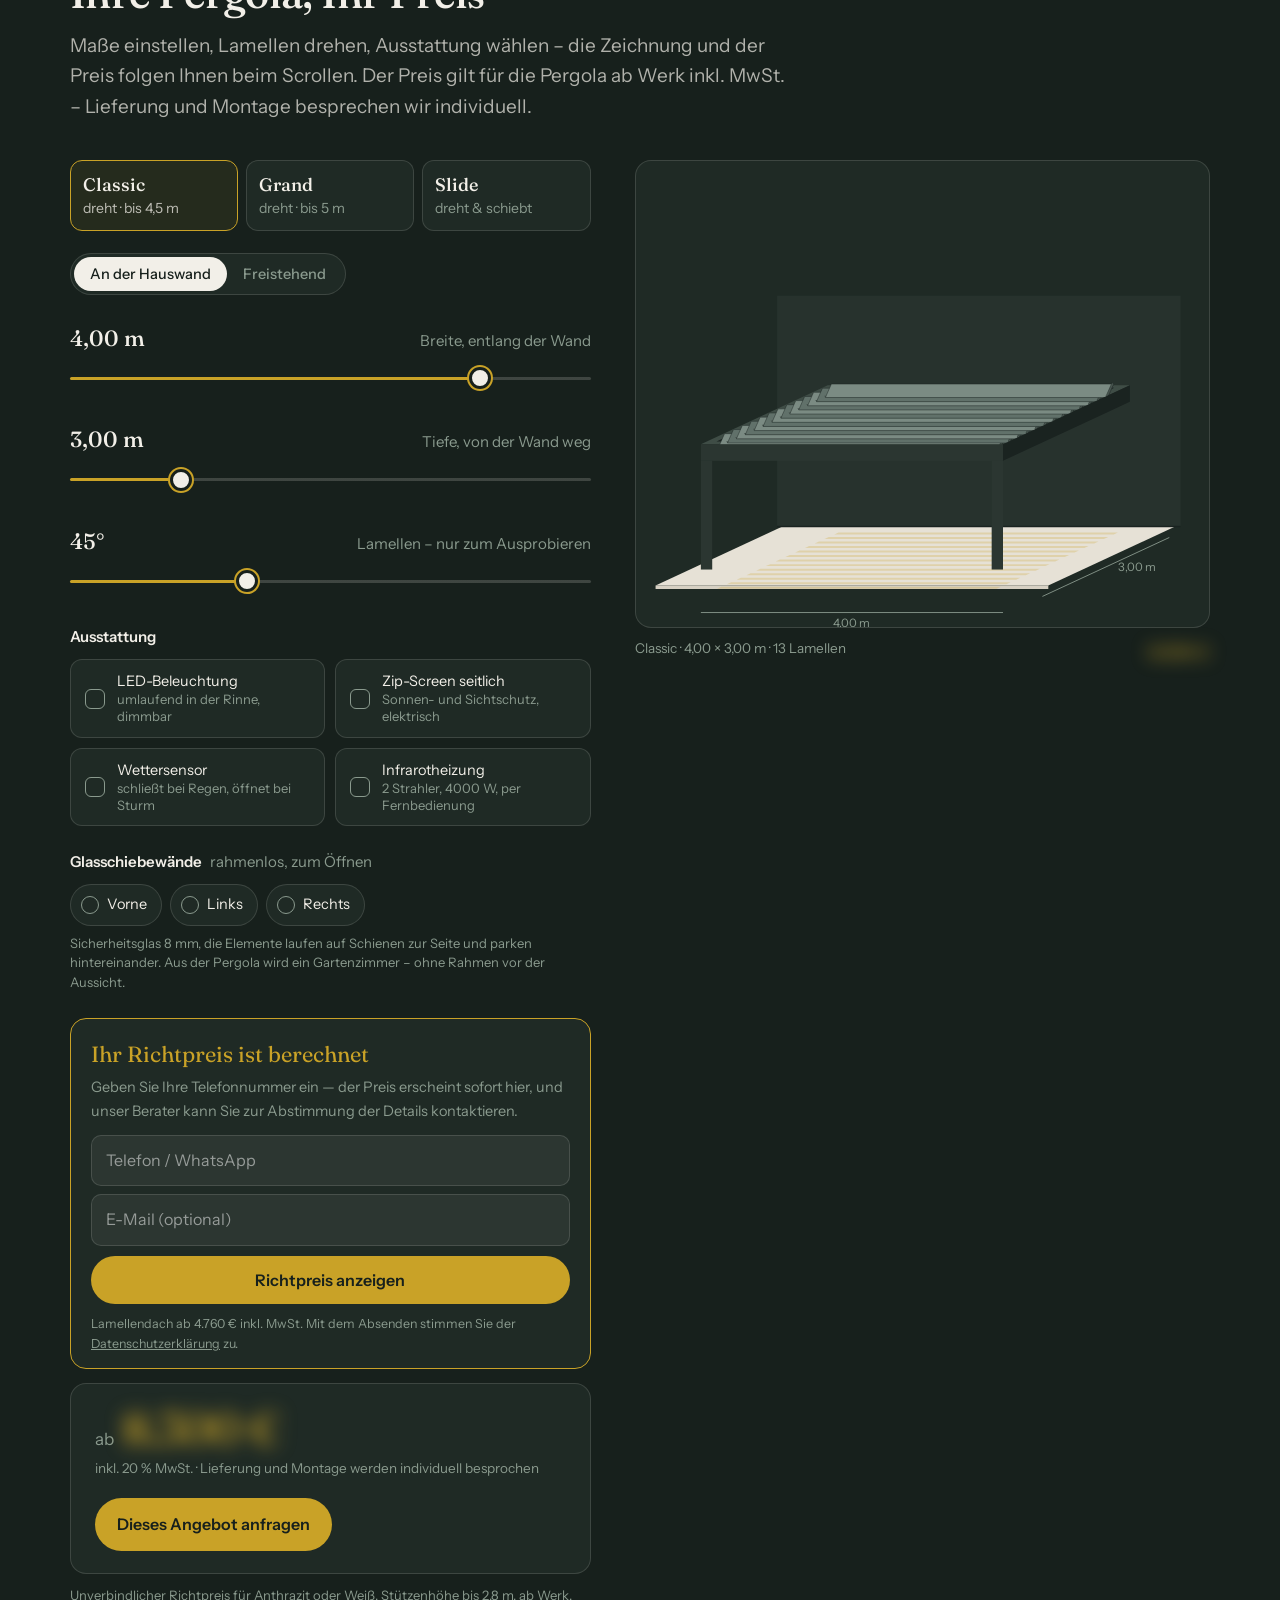
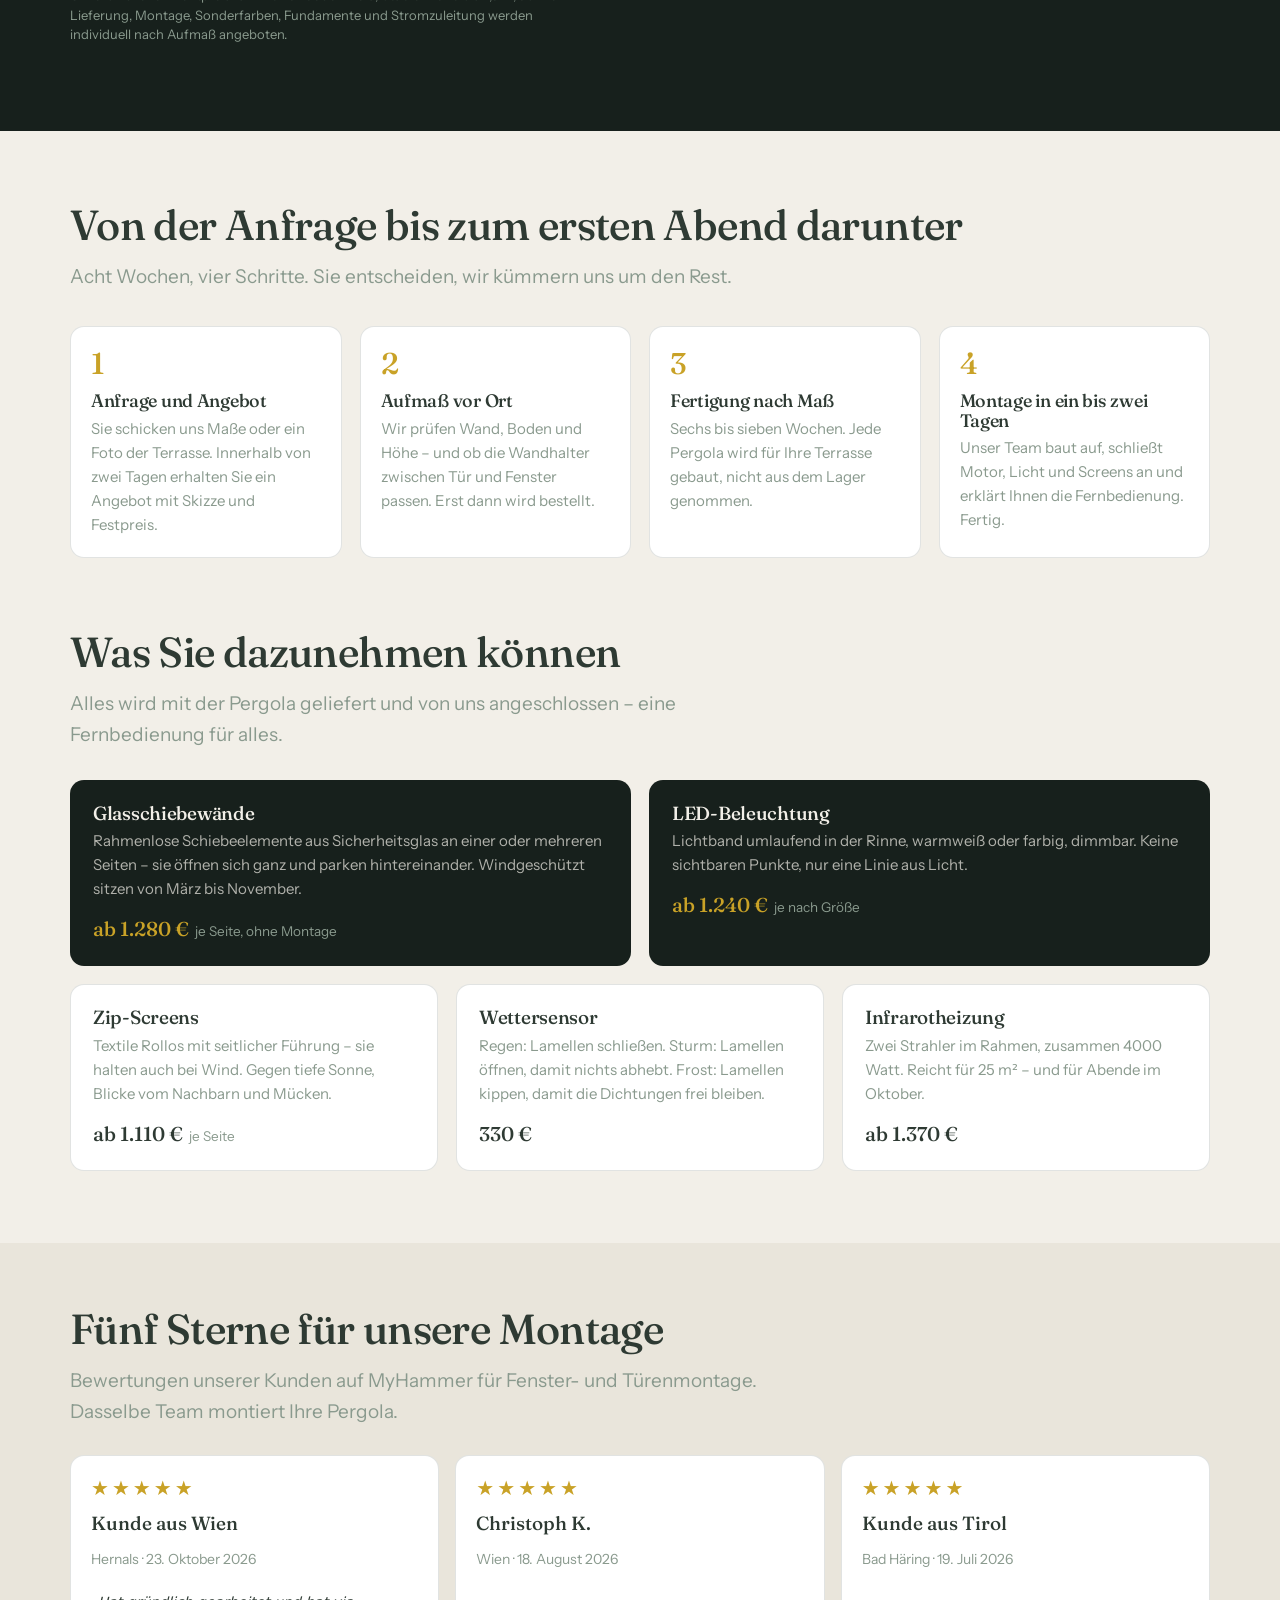
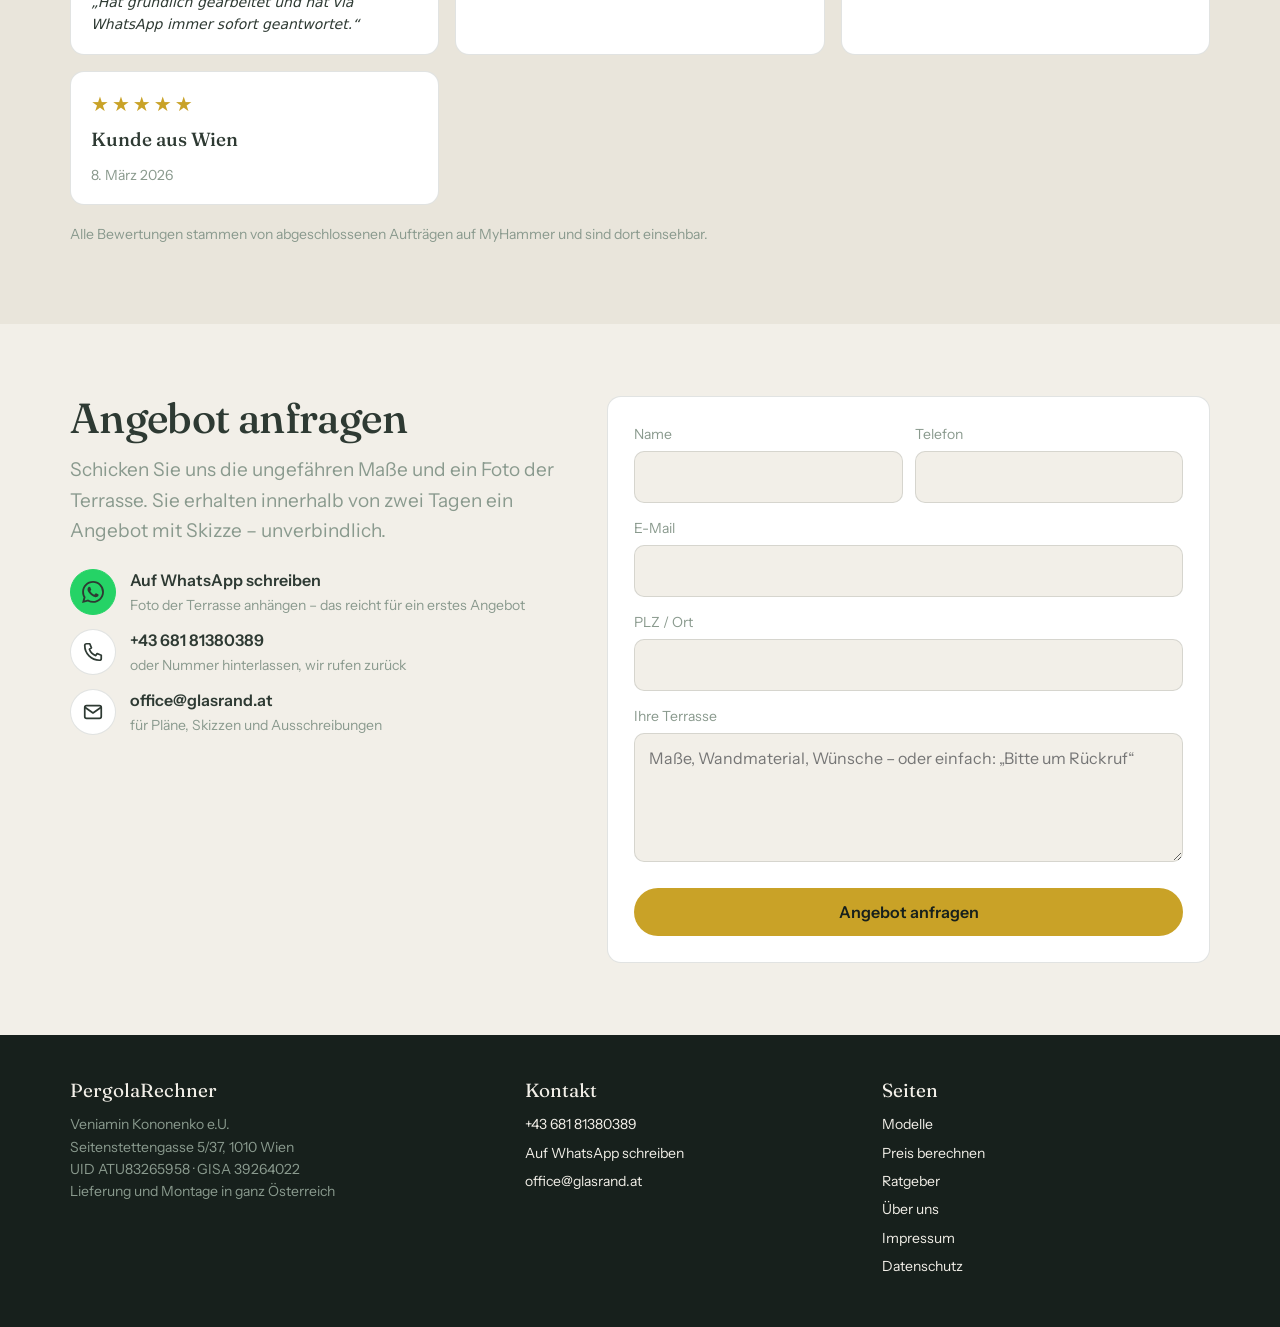
==== commit 07a1af1e: "Add files via upload" ====
--- a/index.html
+++ b/index.html
@@ -3,8 +3,8 @@
 <head>
 <meta charset="UTF-8">
 <meta name="viewport" content="width=device-width, initial-scale=1.0">
-<title>Lamellendach mit Montage in Österreich – Preis sofort berechnen</title>
-<meta name="description" content="Bioklimatische Pergola mit drehbaren Aluminium-Lamellen: Preis in 30 Sekunden berechnen, inklusive Lieferung und Montage in ganz Österreich. Drei Modelle, Glasschiebewände, LED, Zip-Screens, Wettersensor.">
+<title>Lamellendach in Österreich – Preis sofort berechnen</title>
+<meta name="description" content="Bioklimatische Pergola mit drehbaren Aluminium-Lamellen: Preis in 30 Sekunden berechnen – Lieferung und Montage in ganz Österreich nach Absprache. Drei Modelle, Glasschiebewände, LED, Zip-Screens, Wettersensor.">
 <meta name="theme-color" content="#17201c">
 <link rel="canonical" href="https://pergolarechner.at/">
 <link rel="icon" href="favicon.svg" type="image/svg+xml">
@@ -31,7 +31,7 @@
   <div class="wrap">
     <div>
       <h1>Sonne, wenn Sie wollen.<br><em>Schatten, wenn Sie müssen.</em></h1>
-      <p class="lead">Terrassendach aus Aluminium mit drehbaren Lamellen. Per Fernbedienung offen für die Sonne, geschlossen bei Regen – ab 7.300 € inklusive Lieferung und Montage in ganz Österreich.</p>
+      <p class="lead">Terrassendach aus Aluminium mit drehbaren Lamellen. Per Fernbedienung offen für die Sonne, geschlossen bei Regen – ab 4.760 € inkl. MwSt. Lieferung und Montage in ganz Österreich besprechen wir individuell.</p>
       <div class="cta">
         <a class="btn btn-brass" href="#rechner">Preis in 30 Sekunden berechnen</a>
         <a class="btn btn-ghost" href="modelle.html">Die Modelle im Detail</a>
@@ -55,7 +55,7 @@
         <p class="one">Die Lamellen drehen sich.</p>
         <p>Bis 4,5 × 7 m aus einem Stück. Geschlossene Stützen, Rahmen 21 cm. Das Modell für die meisten Terrassen.</p>
         <a class="more" href="modelle.html#classic">Alle Details zu Classic</a>
-        <div class="from"><b>7.300 €</b>ab, mit Lieferung und Montage</div>
+        <div class="from"><b>4.760 €</b>ab, Lieferung und Montage individuell</div>
       </div>
       <div class="model">
         <div class="ico"><svg viewBox="0 0 120 72" aria-hidden="true"><g stroke="#2e3a33" stroke-width="3" fill="none" stroke-linecap="round"><path d="M6 20h108"/><path d="M10 20v46M110 20v46"/></g><g fill="#2e3a33"><rect x="18" y="12" width="12" height="4" rx="2" transform="rotate(-50 24 14)"/><rect x="36" y="12" width="12" height="4" rx="2" transform="rotate(-50 42 14)"/><rect x="54" y="12" width="12" height="4" rx="2" transform="rotate(-50 60 14)"/><rect x="72" y="12" width="12" height="4" rx="2" transform="rotate(-50 78 14)"/><rect x="90" y="12" width="12" height="4" rx="2" transform="rotate(-50 96 14)"/></g><path d="M4 24h112" stroke="#c9a227" stroke-width="2"/></svg></div>
@@ -63,7 +63,7 @@
         <p class="one">Drehen – und mehr Spannweite.</p>
         <p>Bis 5 × 8 m, als Doppelmodul bis 7 m ohne Mittelstütze. Stärkerer Rahmen, Stützen mit Revisionsklappe, Tiefe nach Maß.</p>
         <a class="more" href="modelle.html#grand">Alle Details zu Grand</a>
-        <div class="from"><b>8.200 €</b>ab, mit Lieferung und Montage</div>
+        <div class="from"><b>5.600 €</b>ab, Lieferung und Montage individuell</div>
       </div>
       <div class="model">
         <div class="ico"><svg viewBox="0 0 120 72" aria-hidden="true"><g stroke="#2e3a33" stroke-width="3" fill="none" stroke-linecap="round"><path d="M10 20h100"/><path d="M14 20v46M106 20v46"/></g><g fill="#2e3a33"><rect x="70" y="12" width="12" height="4" rx="2" transform="rotate(-70 76 14)"/><rect x="80" y="12" width="12" height="4" rx="2" transform="rotate(-70 86 14)"/><rect x="90" y="12" width="12" height="4" rx="2" transform="rotate(-70 96 14)"/></g><path d="M22 14h36" stroke="#c9a227" stroke-width="2.5" stroke-dasharray="4 4"/><path d="M52 10l6 4-6 4" fill="none" stroke="#c9a227" stroke-width="2.5"/></svg></div>
@@ -71,7 +71,7 @@
         <p class="one">Drehen und ganz zur Seite schieben.</p>
         <p>Das Dach fährt komplett zusammen – darunter bleibt nur Himmel. Bis 4 × 7 m. Für alle, die den Sternenhimmel wollen.</p>
         <a class="more" href="modelle.html#slide">Alle Details zu Slide</a>
-        <div class="from"><b>15.600 €</b>ab, mit Lieferung und Montage</div>
+        <div class="from"><b>12.790 €</b>ab, Lieferung und Montage individuell</div>
       </div>
     </div>
   </div>
@@ -80,7 +80,7 @@
 <section class="calc" id="rechner">
   <div class="wrap">
     <h2>Ihre Pergola, Ihr Preis</h2>
-    <p class="lead">Maße einstellen, Lamellen drehen, Ausstattung wählen – die Zeichnung und der Preis folgen Ihnen beim Scrollen. Der Preis gilt inklusive Lieferung und Montage in Österreich, ohne Anmeldung.</p>
+    <p class="lead">Maße einstellen, Lamellen drehen, Ausstattung wählen – die Zeichnung und der Preis folgen Ihnen beim Scrollen. Der Preis gilt für die Pergola ab Werk inkl. MwSt. – Lieferung und Montage besprechen wir individuell.</p>
     <div class="calc-grid">
       <div>
         <div class="seg" role="group" aria-label="Modell">
@@ -131,16 +131,16 @@
             <input type="email" id="gate-mail" inputmode="email" autocomplete="email" placeholder="E-Mail (optional)">
           </div>
           <button type="button" class="btn btn-brass gate-btn" id="gate-btn">Richtpreis anzeigen</button>
-          <p class="gate-hint" id="gate-hint">Lamellendach ab 7.300 € mit Montage. Mit dem Absenden stimmen Sie der <a href="datenschutz.html" target="_blank">Datenschutzerklärung</a> zu.</p>
+          <p class="gate-hint" id="gate-hint">Lamellendach ab 4.760 € inkl. MwSt. Mit dem Absenden stimmen Sie der <a href="datenschutz.html" target="_blank">Datenschutzerklärung</a> zu.</p>
         </div>
         <div class="price">
           <div>
             <div class="n"><small>ab</small><span id="price">—</span></div>
-            <div class="d" id="price-d">inkl. 20 % MwSt., Lieferung und Montage</div>
+            <div class="d" id="price-d">inkl. 20 % MwSt. · Lieferung und Montage werden individuell besprochen</div>
           </div>
           <a class="btn btn-brass" href="#kontakt" id="to-form">Dieses Angebot anfragen</a>
         </div>
-        <p class="price-note">Richtpreis für Anthrazit oder Weiß, Stützenhöhe bis 2,8 m, Montage auf vorhandenem Beton- oder Steinboden. Sonderfarben, Fundamente und Stromzuleitung werden nach Aufmaß angeboten.</p>
+        <p class="price-note">Unverbindlicher Richtpreis für Anthrazit oder Weiß, Stützenhöhe bis 2,8 m, ab Werk. Lieferung, Montage, Sonderfarben, Fundamente und Stromzuleitung werden individuell nach Aufmaß angeboten.</p>
       </div>
 
       <div class="stage">
@@ -169,11 +169,11 @@
     <h2>Was Sie dazunehmen können</h2>
     <p class="lead">Alles wird mit der Pergola geliefert und von uns angeschlossen – eine Fernbedienung für alles.</p>
     <div class="opt-grid">
-      <div class="o big"><h3>Glasschiebewände</h3><p>Rahmenlose Schiebeelemente aus Sicherheitsglas an einer oder mehreren Seiten – sie öffnen sich ganz und parken hintereinander. Windgeschützt sitzen von März bis November.</p><div class="pr">ab 1.700 €<small>je Seite, mit Montage</small></div></div>
-      <div class="o big"><h3>LED-Beleuchtung</h3><p>Lichtband umlaufend in der Rinne, warmweiß oder farbig, dimmbar. Keine sichtbaren Punkte, nur eine Linie aus Licht.</p><div class="pr">ab 820 €<small>je nach Größe</small></div></div>
-      <div class="o"><h3>Zip-Screens</h3><p>Textile Rollos mit seitlicher Führung – sie halten auch bei Wind. Gegen tiefe Sonne, Blicke vom Nachbarn und Mücken.</p><div class="pr">ab 650 €<small>je Seite</small></div></div>
-      <div class="o"><h3>Wettersensor</h3><p>Regen: Lamellen schließen. Sturm: Lamellen öffnen, damit nichts abhebt. Frost: Lamellen kippen, damit die Dichtungen frei bleiben.</p><div class="pr">340 €</div></div>
-      <div class="o"><h3>Infrarotheizung</h3><p>Zwei Strahler im Rahmen, zusammen 4000 Watt. Reicht für 25 m² – und für Abende im Oktober.</p><div class="pr">ab 1.400 €</div></div>
+      <div class="o big"><h3>Glasschiebewände</h3><p>Rahmenlose Schiebeelemente aus Sicherheitsglas an einer oder mehreren Seiten – sie öffnen sich ganz und parken hintereinander. Windgeschützt sitzen von März bis November.</p><div class="pr">ab 1.280 €<small>je Seite, ohne Montage</small></div></div>
+      <div class="o big"><h3>LED-Beleuchtung</h3><p>Lichtband umlaufend in der Rinne, warmweiß oder farbig, dimmbar. Keine sichtbaren Punkte, nur eine Linie aus Licht.</p><div class="pr">ab 1.240 €<small>je nach Größe</small></div></div>
+      <div class="o"><h3>Zip-Screens</h3><p>Textile Rollos mit seitlicher Führung – sie halten auch bei Wind. Gegen tiefe Sonne, Blicke vom Nachbarn und Mücken.</p><div class="pr">ab 1.110 €<small>je Seite</small></div></div>
+      <div class="o"><h3>Wettersensor</h3><p>Regen: Lamellen schließen. Sturm: Lamellen öffnen, damit nichts abhebt. Frost: Lamellen kippen, damit die Dichtungen frei bleiben.</p><div class="pr">330 €</div></div>
+      <div class="o"><h3>Infrarotheizung</h3><p>Zwei Strahler im Rahmen, zusammen 4000 Watt. Reicht für 25 m² – und für Abende im Oktober.</p><div class="pr">ab 1.370 €</div></div>
     </div>
   </div>
 </section>
@@ -183,6 +183,7 @@
     <h2>Fünf Sterne für unsere Montage</h2>
     <p class="lead">Bewertungen unserer Kunden auf MyHammer für Fenster- und Türenmontage. Dasselbe Team montiert Ihre Pergola.</p>
     <div class="rv">
+      <article><div class="st" aria-label="5 von 5 Sternen">★★★★★</div><div class="who">Kunde aus Wien</div><div class="when">Hernals · 23. Oktober 2026</div><p class="txt">„Hat gründlich gearbeitet und hat via WhatsApp immer sofort geantwortet.“</p></article>
       <article><div class="st" aria-label="5 von 5 Sternen">★★★★★</div><div class="who">Christoph K.</div><div class="when">Wien · 18. August 2026</div></article>
       <article><div class="st" aria-label="5 von 5 Sternen">★★★★★</div><div class="who">Kunde aus Tirol</div><div class="when">Bad Häring · 19. Juli 2026</div></article>
       <article><div class="st" aria-label="5 von 5 Sternen">★★★★★</div><div class="who">Kunde aus Wien</div><div class="when">8. März 2026</div></article>
--- a/style.css
+++ b/style.css
@@ -197,6 +197,7 @@
 .rv .st{color:var(--brass);letter-spacing:3px;font-size:20px;line-height:1}
 .rv .who{font-family:var(--serif);font-size:19px;font-weight:500;color:var(--ink)}
 .rv .when{color:var(--sage);font-size:14px}
+.rv article .txt{margin:10px 0 0;font-style:italic;font-size:14px}
 .rv-src{font-size:14px;color:var(--sage);margin-top:18px}
 @media(max-width:860px){.rv{grid-template-columns:1fr}.reviews{padding:48px 0}}
 
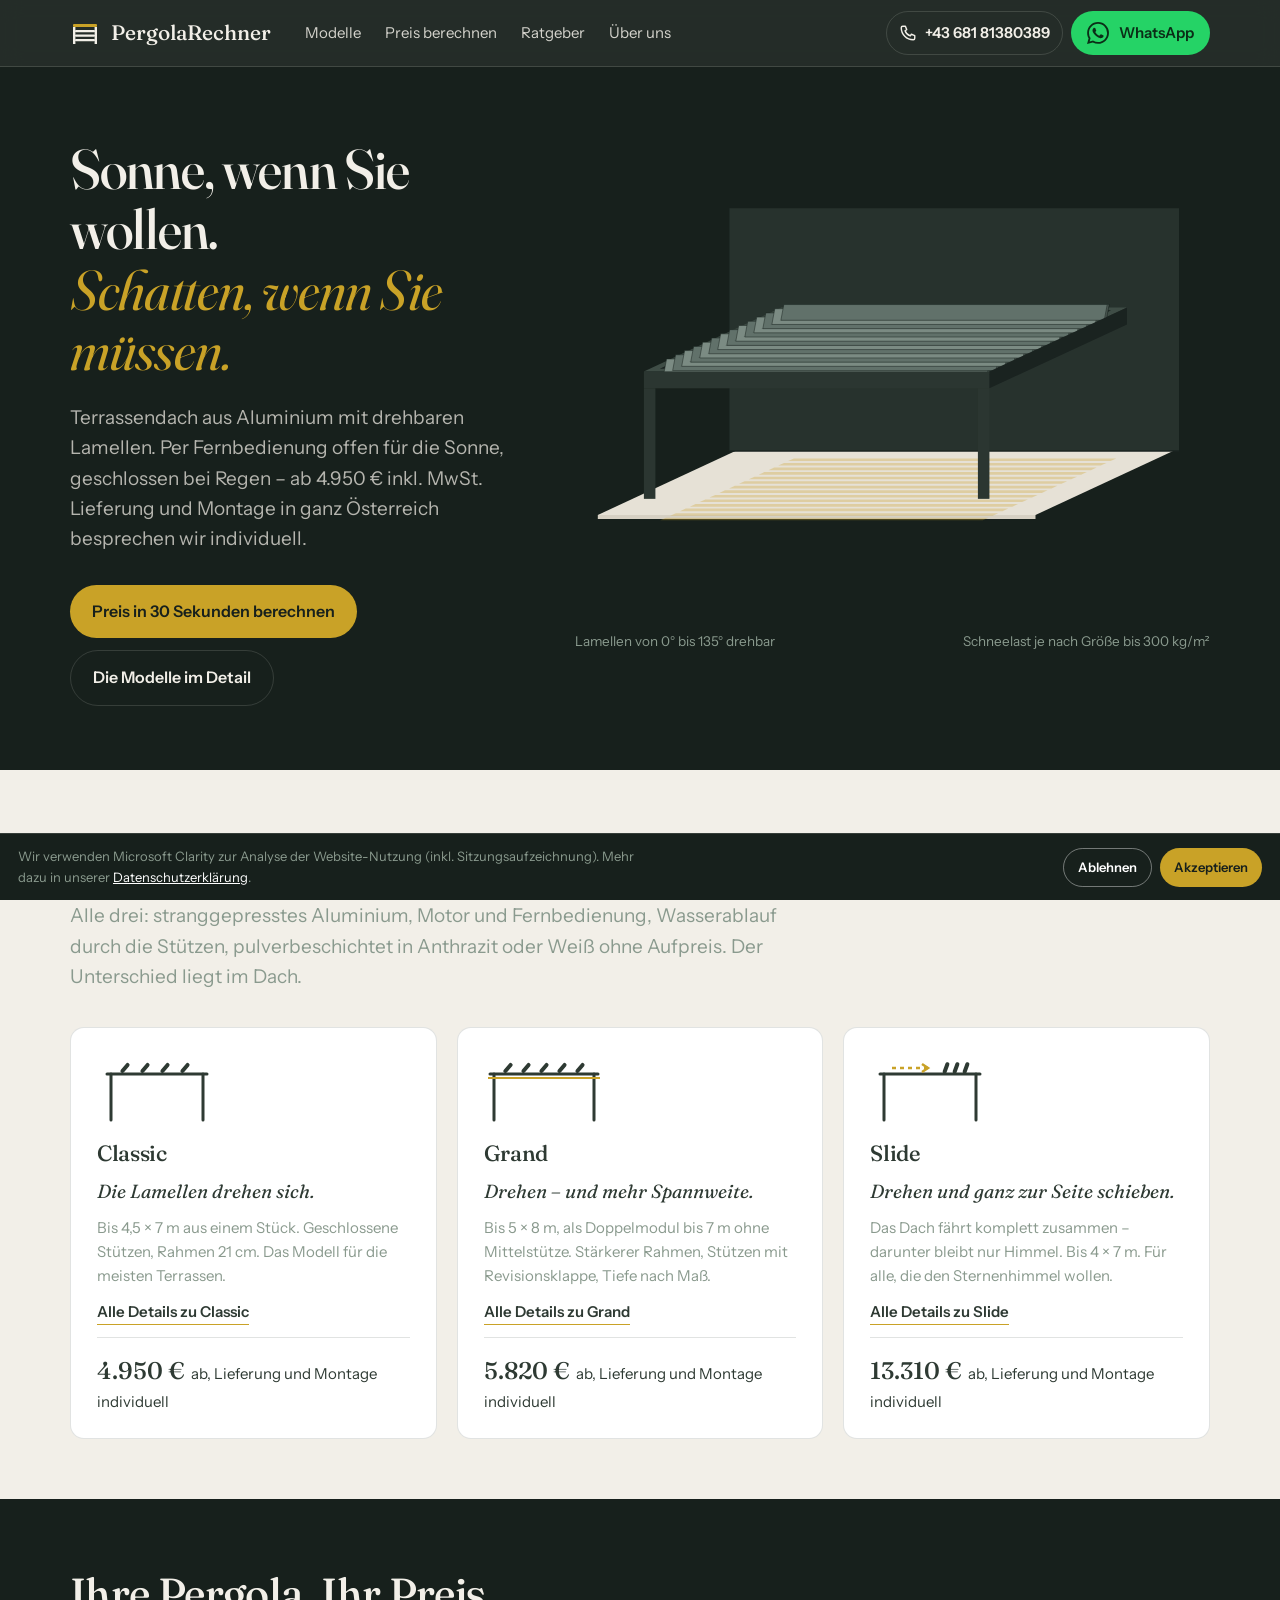
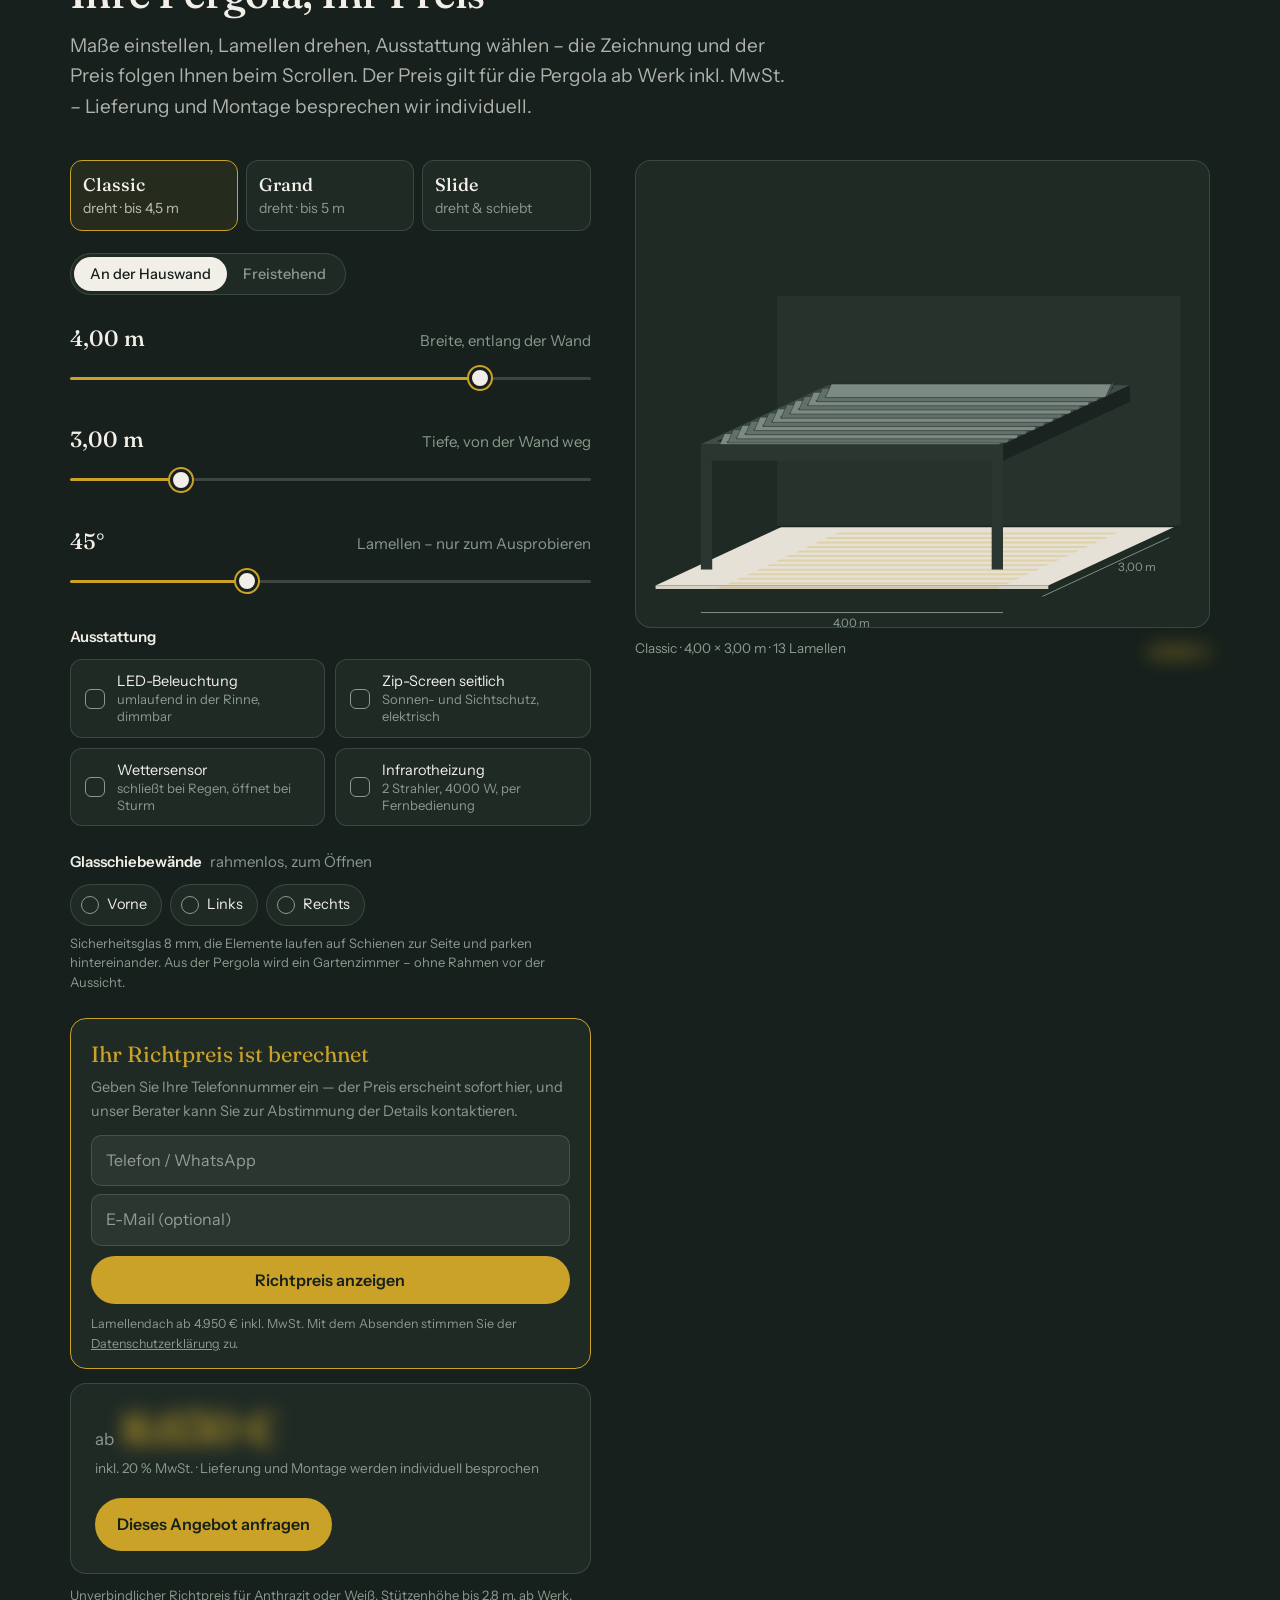
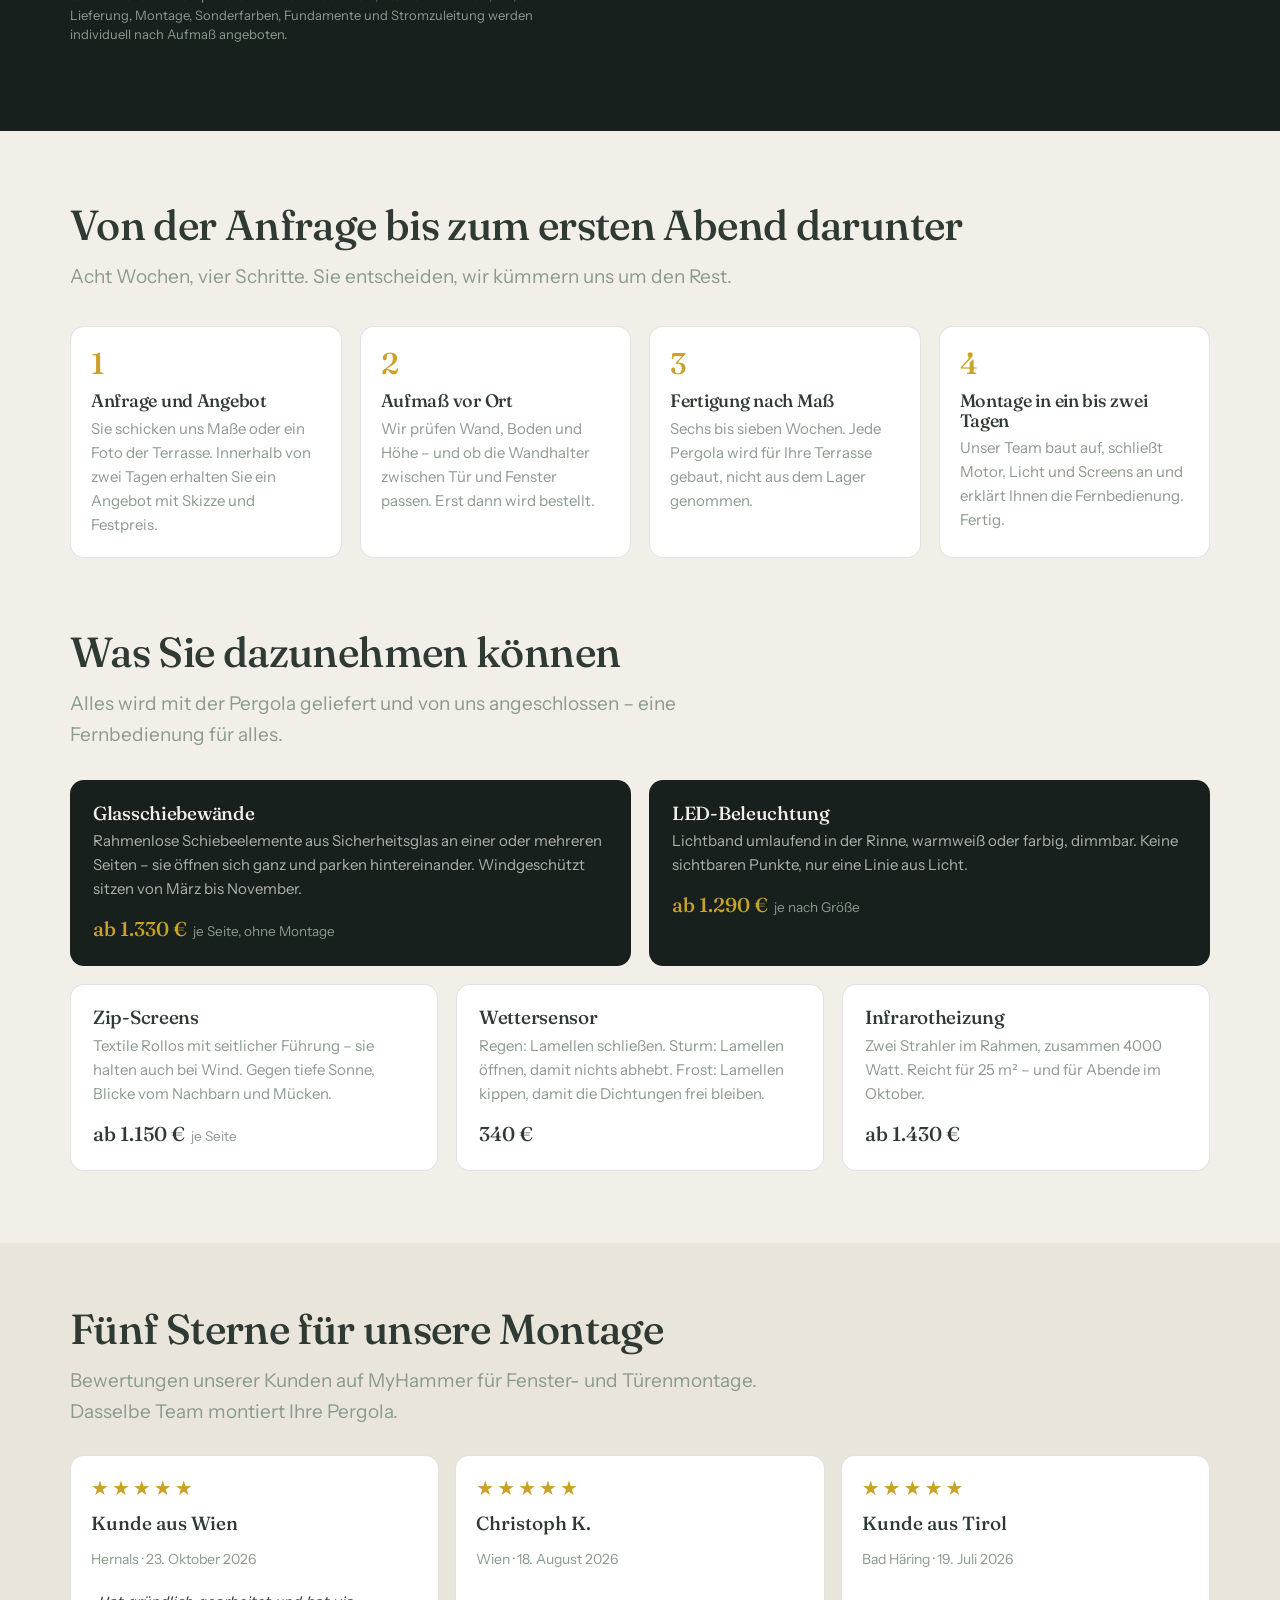
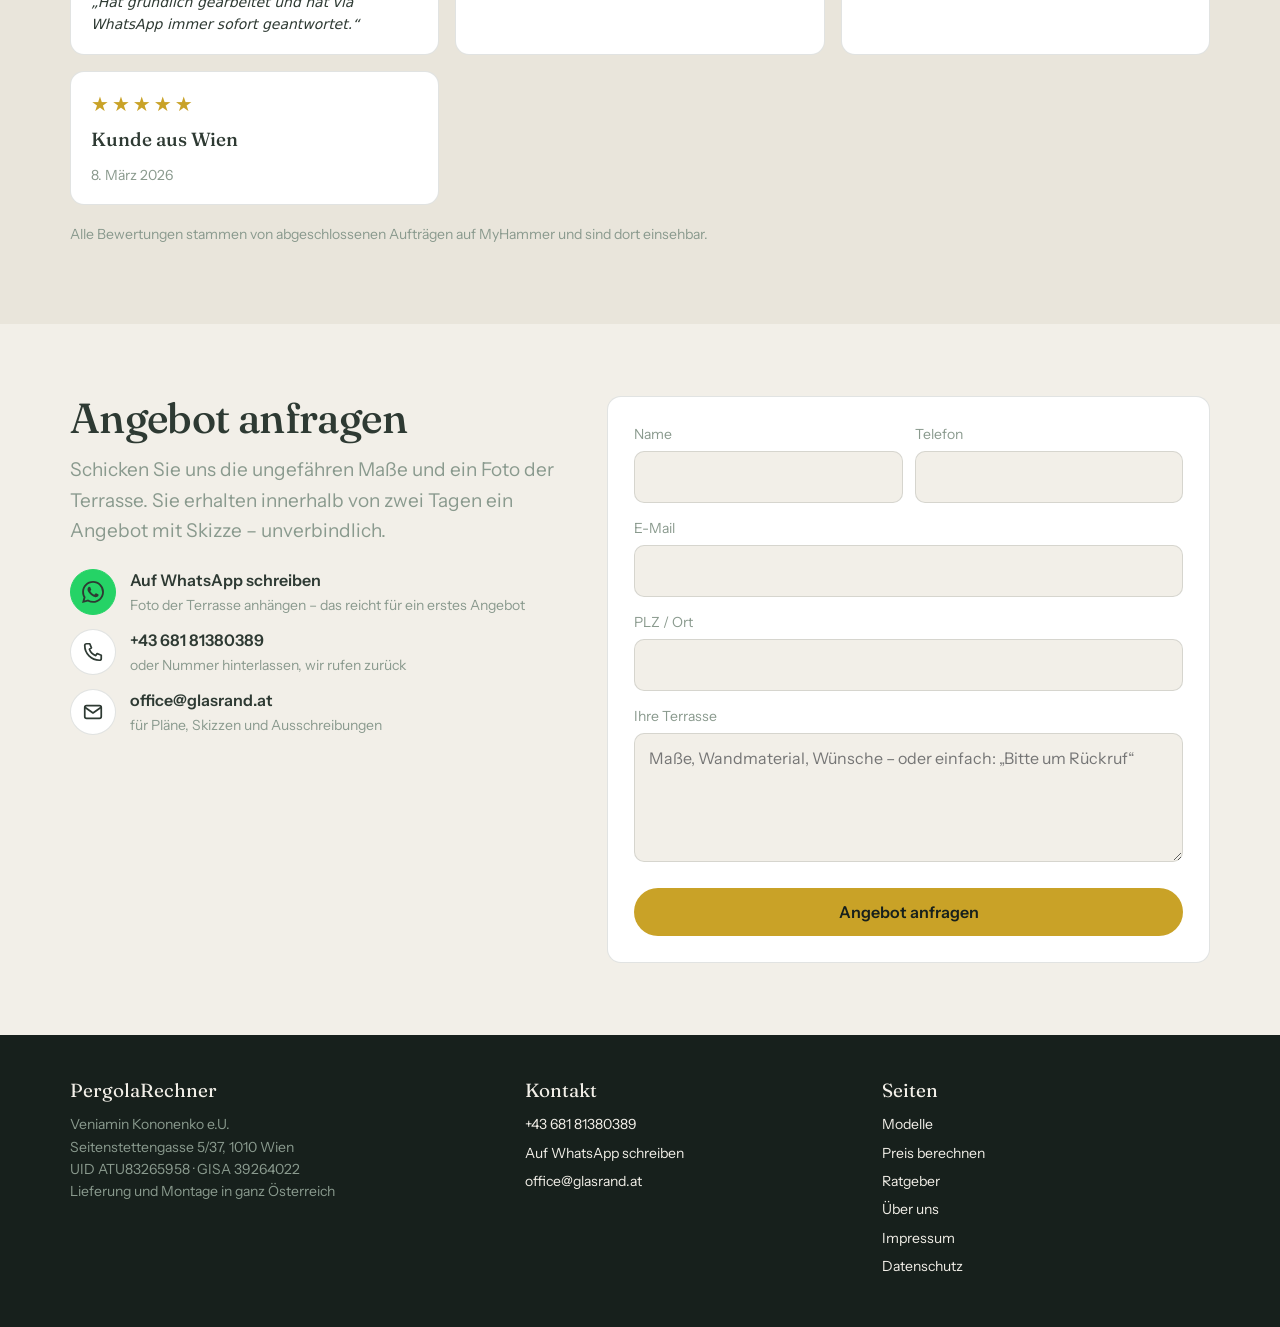
==== commit 7a6eced7: "Add files via upload" ====
--- a/index.html
+++ b/index.html
@@ -31,7 +31,7 @@
   <div class="wrap">
     <div>
       <h1>Sonne, wenn Sie wollen.<br><em>Schatten, wenn Sie müssen.</em></h1>
-      <p class="lead">Terrassendach aus Aluminium mit drehbaren Lamellen. Per Fernbedienung offen für die Sonne, geschlossen bei Regen – ab 4.760 € inkl. MwSt. Lieferung und Montage in ganz Österreich besprechen wir individuell.</p>
+      <p class="lead">Terrassendach aus Aluminium mit drehbaren Lamellen. Per Fernbedienung offen für die Sonne, geschlossen bei Regen – ab 4.950 € inkl. MwSt. Lieferung und Montage in ganz Österreich besprechen wir individuell.</p>
       <div class="cta">
         <a class="btn btn-brass" href="#rechner">Preis in 30 Sekunden berechnen</a>
         <a class="btn btn-ghost" href="modelle.html">Die Modelle im Detail</a>
@@ -55,7 +55,7 @@
         <p class="one">Die Lamellen drehen sich.</p>
         <p>Bis 4,5 × 7 m aus einem Stück. Geschlossene Stützen, Rahmen 21 cm. Das Modell für die meisten Terrassen.</p>
         <a class="more" href="modelle.html#classic">Alle Details zu Classic</a>
-        <div class="from"><b>4.760 €</b>ab, Lieferung und Montage individuell</div>
+        <div class="from"><b>4.950 €</b>ab, Lieferung und Montage individuell</div>
       </div>
       <div class="model">
         <div class="ico"><svg viewBox="0 0 120 72" aria-hidden="true"><g stroke="#2e3a33" stroke-width="3" fill="none" stroke-linecap="round"><path d="M6 20h108"/><path d="M10 20v46M110 20v46"/></g><g fill="#2e3a33"><rect x="18" y="12" width="12" height="4" rx="2" transform="rotate(-50 24 14)"/><rect x="36" y="12" width="12" height="4" rx="2" transform="rotate(-50 42 14)"/><rect x="54" y="12" width="12" height="4" rx="2" transform="rotate(-50 60 14)"/><rect x="72" y="12" width="12" height="4" rx="2" transform="rotate(-50 78 14)"/><rect x="90" y="12" width="12" height="4" rx="2" transform="rotate(-50 96 14)"/></g><path d="M4 24h112" stroke="#c9a227" stroke-width="2"/></svg></div>
@@ -63,7 +63,7 @@
         <p class="one">Drehen – und mehr Spannweite.</p>
         <p>Bis 5 × 8 m, als Doppelmodul bis 7 m ohne Mittelstütze. Stärkerer Rahmen, Stützen mit Revisionsklappe, Tiefe nach Maß.</p>
         <a class="more" href="modelle.html#grand">Alle Details zu Grand</a>
-        <div class="from"><b>5.600 €</b>ab, Lieferung und Montage individuell</div>
+        <div class="from"><b>5.820 €</b>ab, Lieferung und Montage individuell</div>
       </div>
       <div class="model">
         <div class="ico"><svg viewBox="0 0 120 72" aria-hidden="true"><g stroke="#2e3a33" stroke-width="3" fill="none" stroke-linecap="round"><path d="M10 20h100"/><path d="M14 20v46M106 20v46"/></g><g fill="#2e3a33"><rect x="70" y="12" width="12" height="4" rx="2" transform="rotate(-70 76 14)"/><rect x="80" y="12" width="12" height="4" rx="2" transform="rotate(-70 86 14)"/><rect x="90" y="12" width="12" height="4" rx="2" transform="rotate(-70 96 14)"/></g><path d="M22 14h36" stroke="#c9a227" stroke-width="2.5" stroke-dasharray="4 4"/><path d="M52 10l6 4-6 4" fill="none" stroke="#c9a227" stroke-width="2.5"/></svg></div>
@@ -71,7 +71,7 @@
         <p class="one">Drehen und ganz zur Seite schieben.</p>
         <p>Das Dach fährt komplett zusammen – darunter bleibt nur Himmel. Bis 4 × 7 m. Für alle, die den Sternenhimmel wollen.</p>
         <a class="more" href="modelle.html#slide">Alle Details zu Slide</a>
-        <div class="from"><b>12.790 €</b>ab, Lieferung und Montage individuell</div>
+        <div class="from"><b>13.310 €</b>ab, Lieferung und Montage individuell</div>
       </div>
     </div>
   </div>
@@ -131,7 +131,7 @@
             <input type="email" id="gate-mail" inputmode="email" autocomplete="email" placeholder="E-Mail (optional)">
           </div>
           <button type="button" class="btn btn-brass gate-btn" id="gate-btn">Richtpreis anzeigen</button>
-          <p class="gate-hint" id="gate-hint">Lamellendach ab 4.760 € inkl. MwSt. Mit dem Absenden stimmen Sie der <a href="datenschutz.html" target="_blank">Datenschutzerklärung</a> zu.</p>
+          <p class="gate-hint" id="gate-hint">Lamellendach ab 4.950 € inkl. MwSt. Mit dem Absenden stimmen Sie der <a href="datenschutz.html" target="_blank">Datenschutzerklärung</a> zu.</p>
         </div>
         <div class="price">
           <div>
@@ -169,11 +169,11 @@
     <h2>Was Sie dazunehmen können</h2>
     <p class="lead">Alles wird mit der Pergola geliefert und von uns angeschlossen – eine Fernbedienung für alles.</p>
     <div class="opt-grid">
-      <div class="o big"><h3>Glasschiebewände</h3><p>Rahmenlose Schiebeelemente aus Sicherheitsglas an einer oder mehreren Seiten – sie öffnen sich ganz und parken hintereinander. Windgeschützt sitzen von März bis November.</p><div class="pr">ab 1.280 €<small>je Seite, ohne Montage</small></div></div>
-      <div class="o big"><h3>LED-Beleuchtung</h3><p>Lichtband umlaufend in der Rinne, warmweiß oder farbig, dimmbar. Keine sichtbaren Punkte, nur eine Linie aus Licht.</p><div class="pr">ab 1.240 €<small>je nach Größe</small></div></div>
-      <div class="o"><h3>Zip-Screens</h3><p>Textile Rollos mit seitlicher Führung – sie halten auch bei Wind. Gegen tiefe Sonne, Blicke vom Nachbarn und Mücken.</p><div class="pr">ab 1.110 €<small>je Seite</small></div></div>
-      <div class="o"><h3>Wettersensor</h3><p>Regen: Lamellen schließen. Sturm: Lamellen öffnen, damit nichts abhebt. Frost: Lamellen kippen, damit die Dichtungen frei bleiben.</p><div class="pr">330 €</div></div>
-      <div class="o"><h3>Infrarotheizung</h3><p>Zwei Strahler im Rahmen, zusammen 4000 Watt. Reicht für 25 m² – und für Abende im Oktober.</p><div class="pr">ab 1.370 €</div></div>
+      <div class="o big"><h3>Glasschiebewände</h3><p>Rahmenlose Schiebeelemente aus Sicherheitsglas an einer oder mehreren Seiten – sie öffnen sich ganz und parken hintereinander. Windgeschützt sitzen von März bis November.</p><div class="pr">ab 1.330 €<small>je Seite, ohne Montage</small></div></div>
+      <div class="o big"><h3>LED-Beleuchtung</h3><p>Lichtband umlaufend in der Rinne, warmweiß oder farbig, dimmbar. Keine sichtbaren Punkte, nur eine Linie aus Licht.</p><div class="pr">ab 1.290 €<small>je nach Größe</small></div></div>
+      <div class="o"><h3>Zip-Screens</h3><p>Textile Rollos mit seitlicher Führung – sie halten auch bei Wind. Gegen tiefe Sonne, Blicke vom Nachbarn und Mücken.</p><div class="pr">ab 1.150 €<small>je Seite</small></div></div>
+      <div class="o"><h3>Wettersensor</h3><p>Regen: Lamellen schließen. Sturm: Lamellen öffnen, damit nichts abhebt. Frost: Lamellen kippen, damit die Dichtungen frei bleiben.</p><div class="pr">340 €</div></div>
+      <div class="o"><h3>Infrarotheizung</h3><p>Zwei Strahler im Rahmen, zusammen 4000 Watt. Reicht für 25 m² – und für Abende im Oktober.</p><div class="pr">ab 1.430 €</div></div>
     </div>
   </div>
 </section>
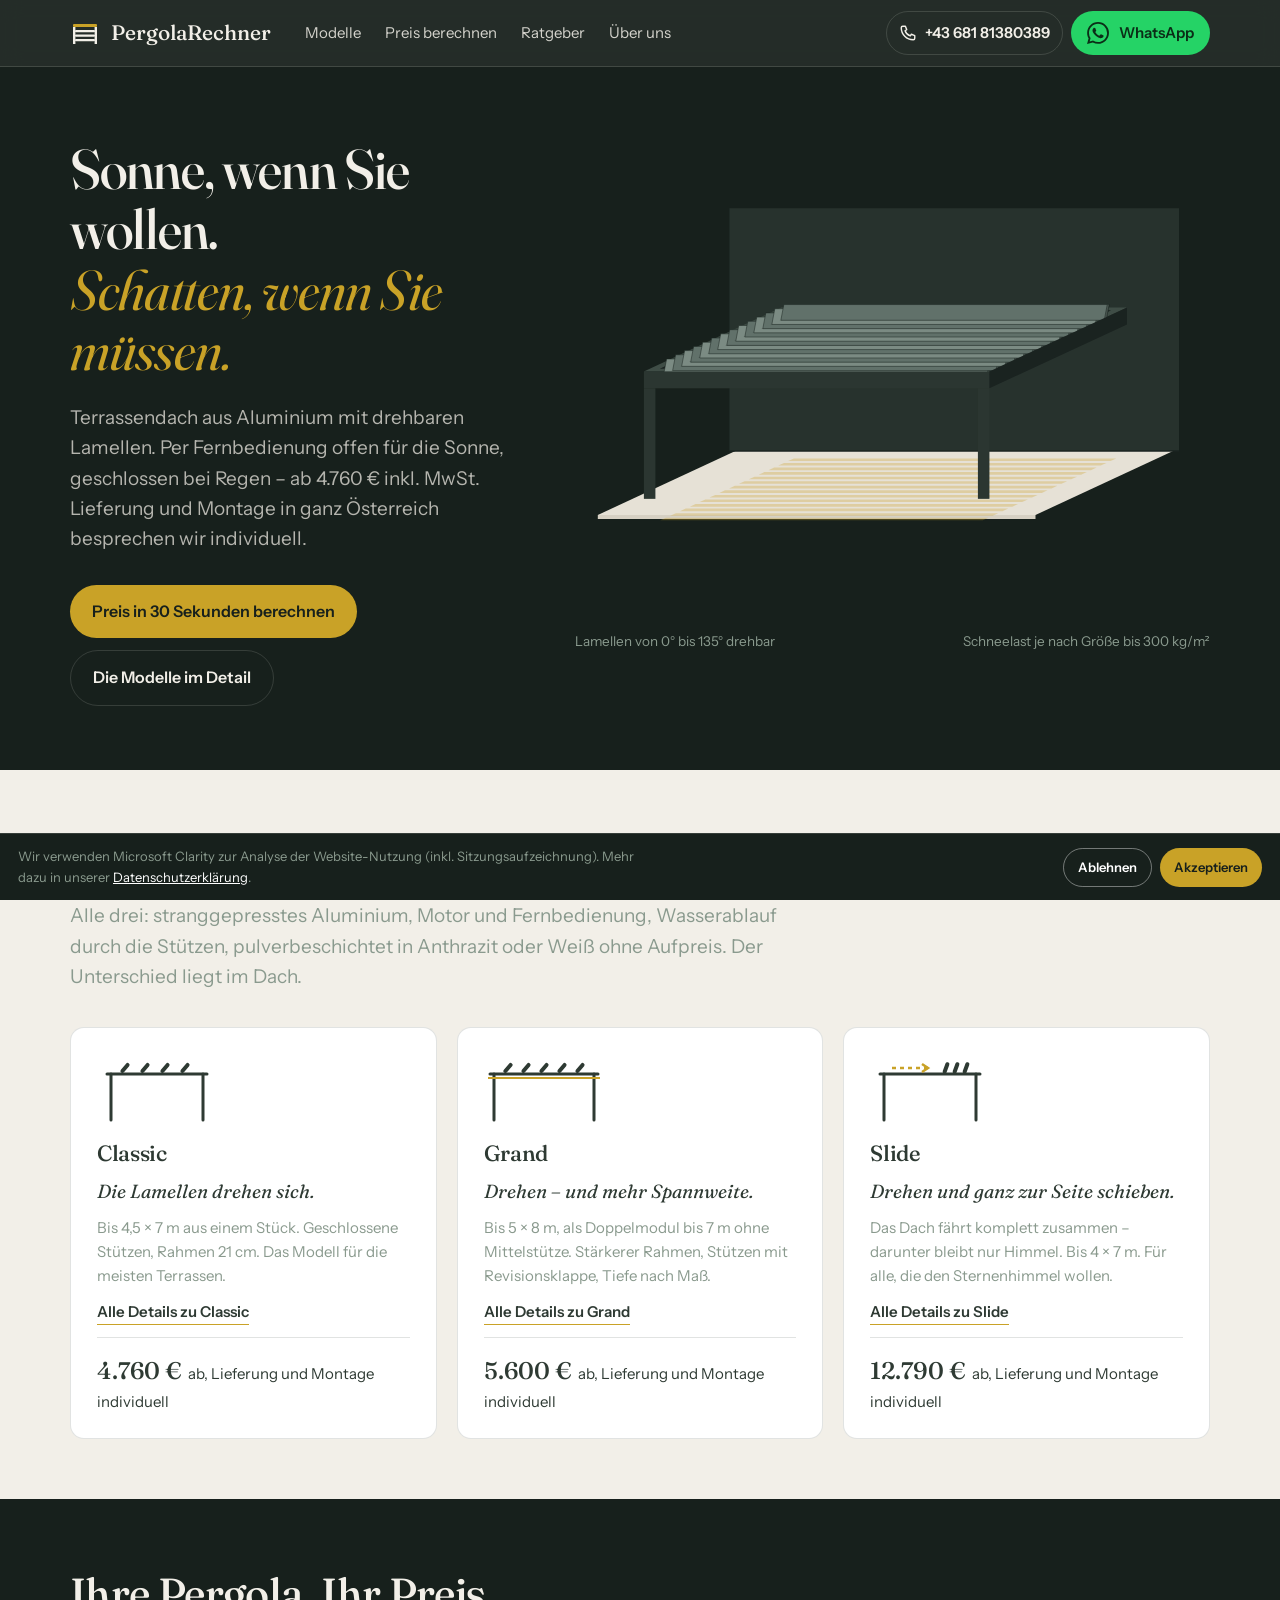
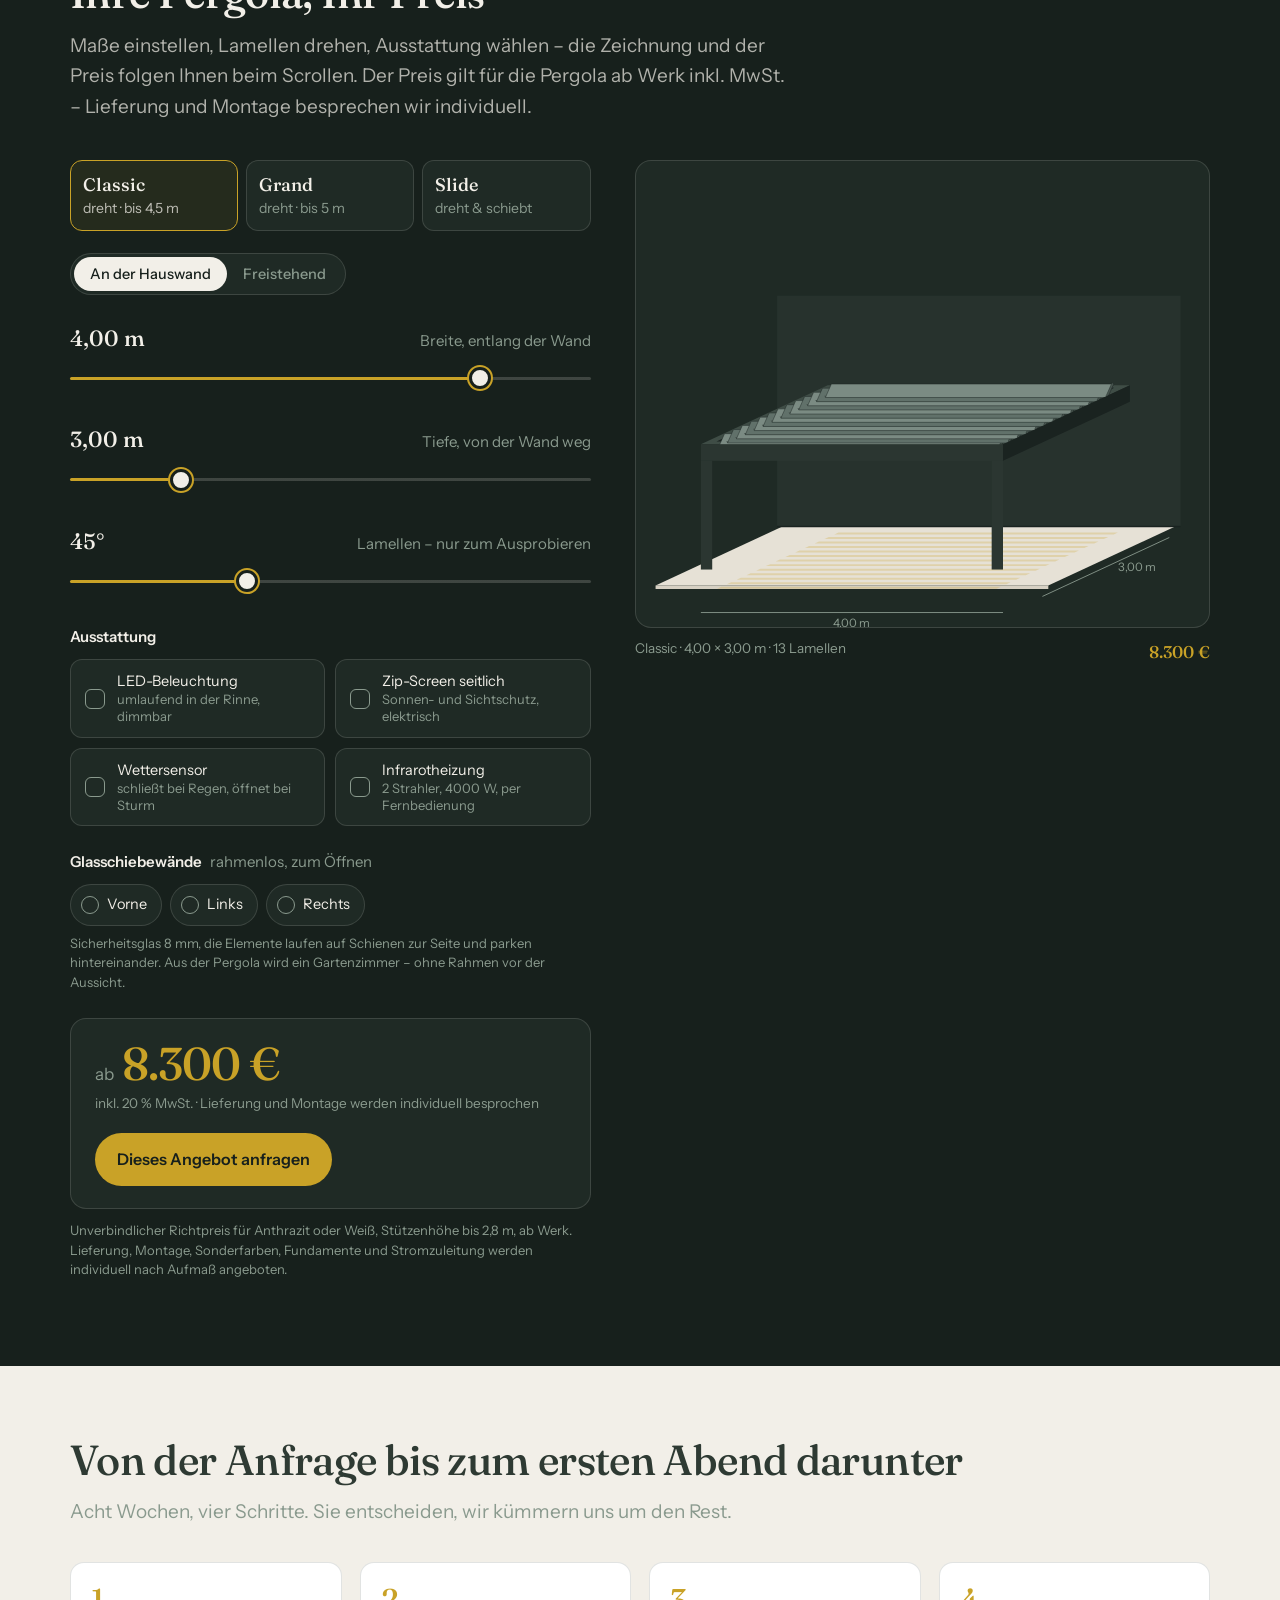
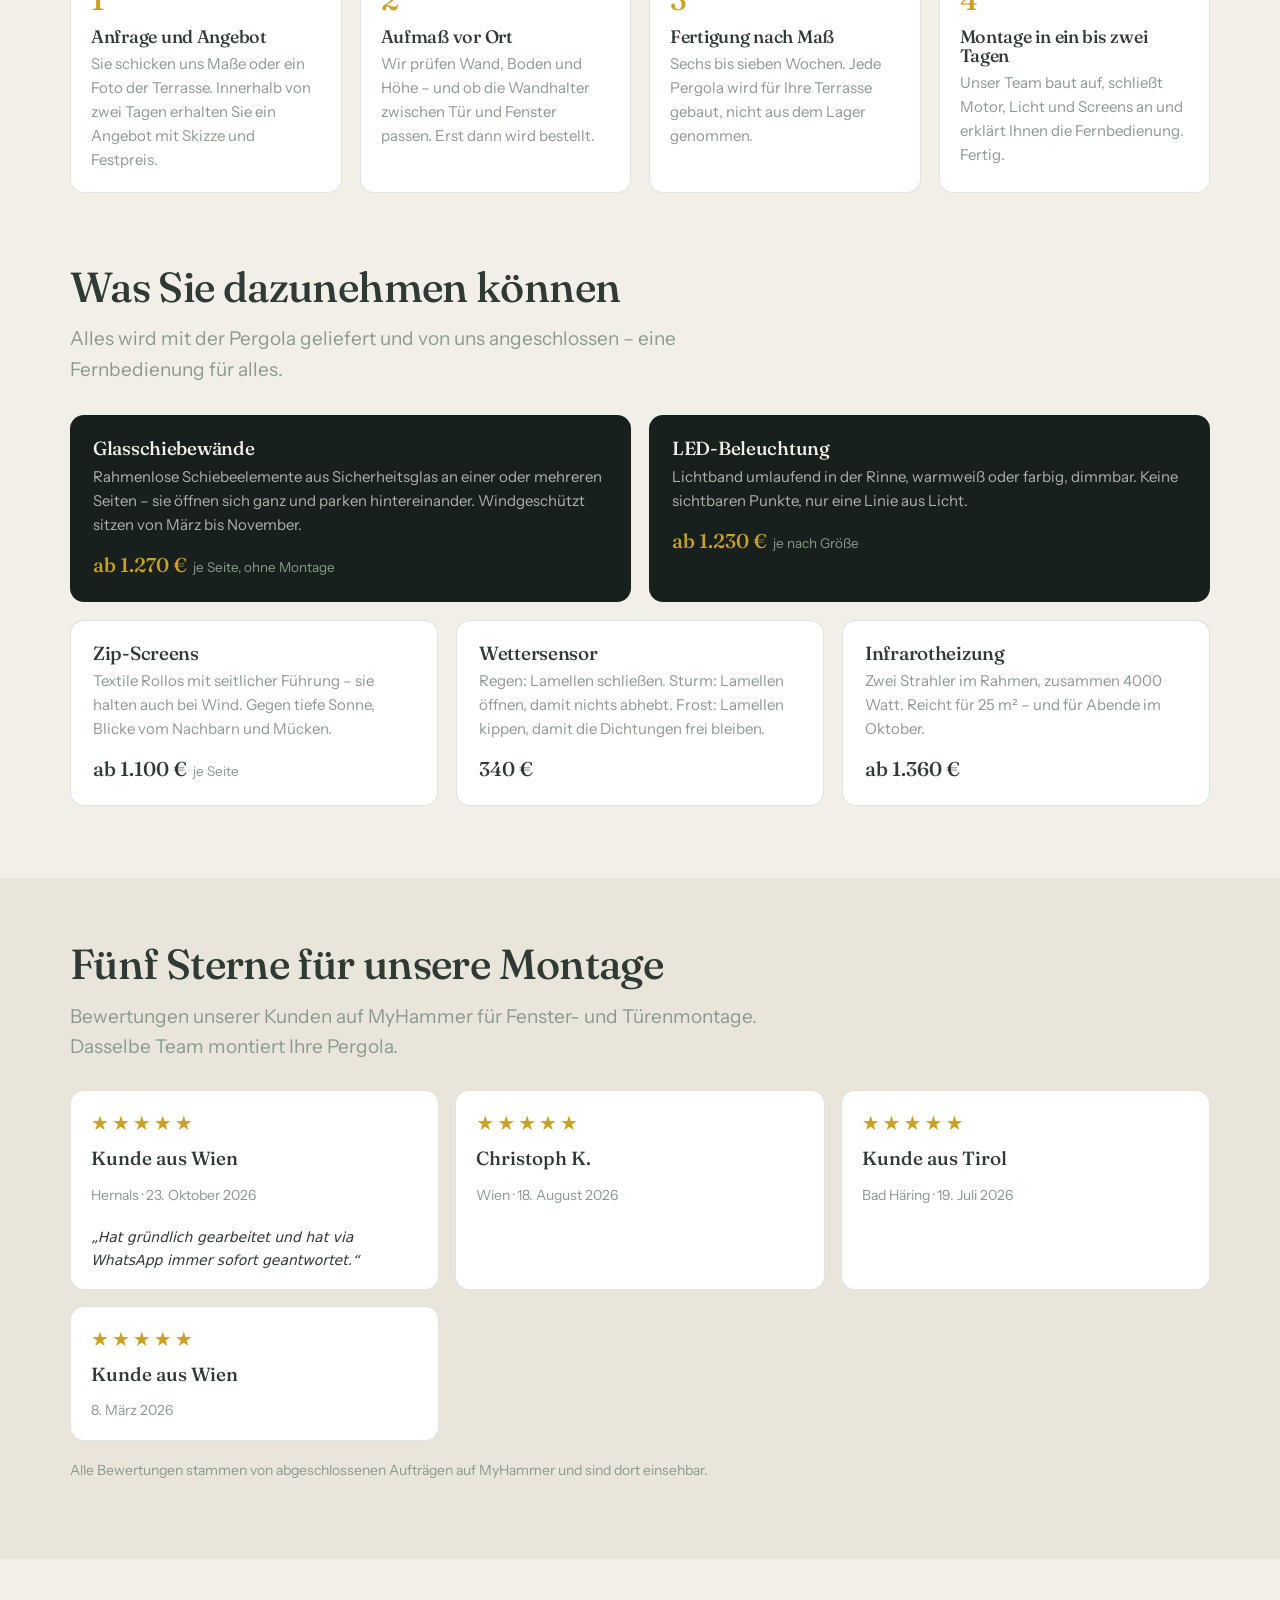
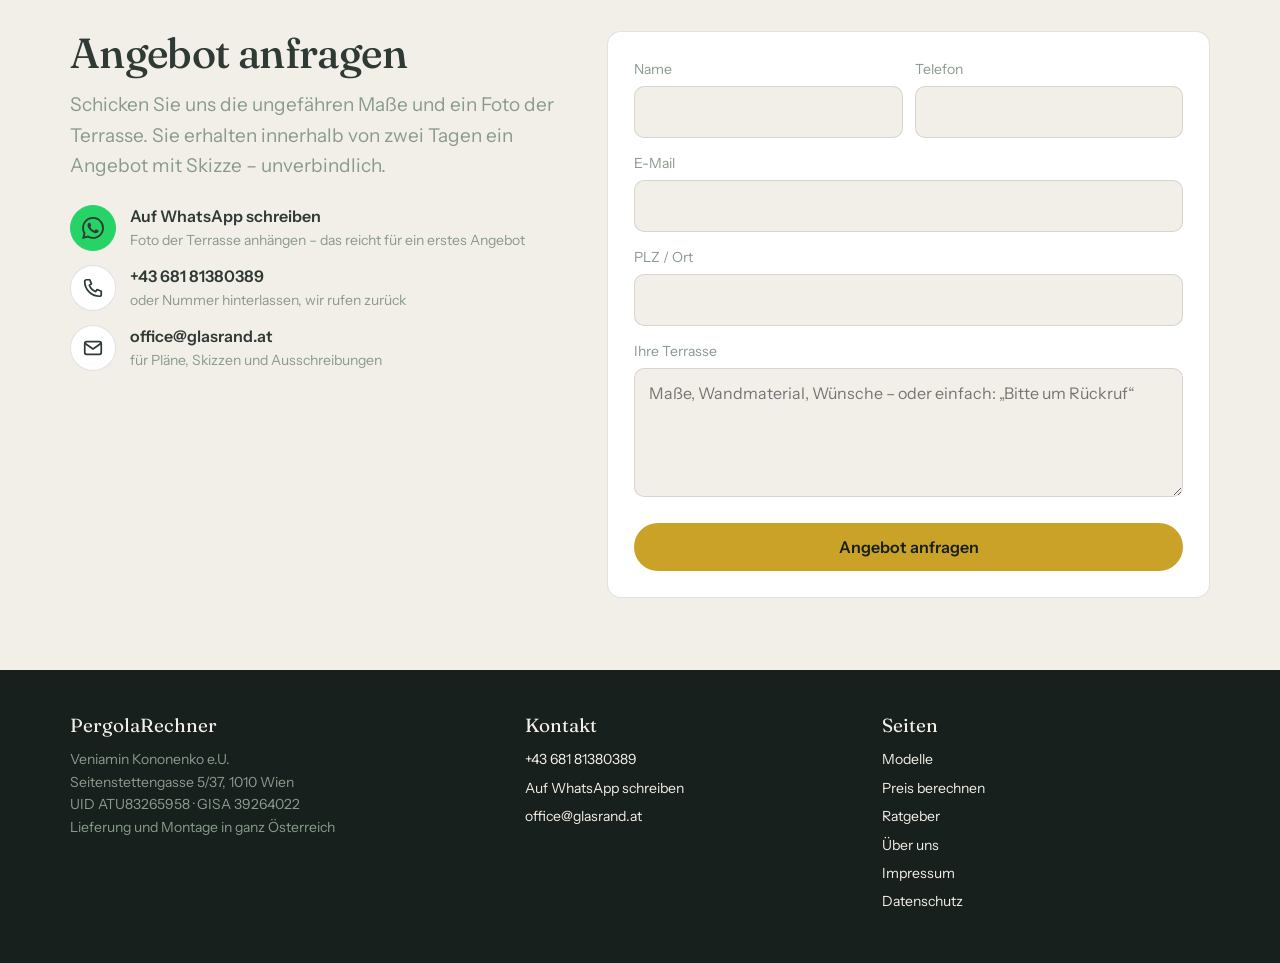
==== commit ba171402: "Add files via upload" ====
--- a/index.html
+++ b/index.html
@@ -31,7 +31,7 @@
   <div class="wrap">
     <div>
       <h1>Sonne, wenn Sie wollen.<br><em>Schatten, wenn Sie müssen.</em></h1>
-      <p class="lead">Terrassendach aus Aluminium mit drehbaren Lamellen. Per Fernbedienung offen für die Sonne, geschlossen bei Regen – ab 4.950 € inkl. MwSt. Lieferung und Montage in ganz Österreich besprechen wir individuell.</p>
+      <p class="lead">Terrassendach aus Aluminium mit drehbaren Lamellen. Per Fernbedienung offen für die Sonne, geschlossen bei Regen – ab 4.760 € inkl. MwSt. Lieferung und Montage in ganz Österreich besprechen wir individuell.</p>
       <div class="cta">
         <a class="btn btn-brass" href="#rechner">Preis in 30 Sekunden berechnen</a>
         <a class="btn btn-ghost" href="modelle.html">Die Modelle im Detail</a>
@@ -55,7 +55,7 @@
         <p class="one">Die Lamellen drehen sich.</p>
         <p>Bis 4,5 × 7 m aus einem Stück. Geschlossene Stützen, Rahmen 21 cm. Das Modell für die meisten Terrassen.</p>
         <a class="more" href="modelle.html#classic">Alle Details zu Classic</a>
-        <div class="from"><b>4.950 €</b>ab, Lieferung und Montage individuell</div>
+        <div class="from"><b>4.760 €</b>ab, Lieferung und Montage individuell</div>
       </div>
       <div class="model">
         <div class="ico"><svg viewBox="0 0 120 72" aria-hidden="true"><g stroke="#2e3a33" stroke-width="3" fill="none" stroke-linecap="round"><path d="M6 20h108"/><path d="M10 20v46M110 20v46"/></g><g fill="#2e3a33"><rect x="18" y="12" width="12" height="4" rx="2" transform="rotate(-50 24 14)"/><rect x="36" y="12" width="12" height="4" rx="2" transform="rotate(-50 42 14)"/><rect x="54" y="12" width="12" height="4" rx="2" transform="rotate(-50 60 14)"/><rect x="72" y="12" width="12" height="4" rx="2" transform="rotate(-50 78 14)"/><rect x="90" y="12" width="12" height="4" rx="2" transform="rotate(-50 96 14)"/></g><path d="M4 24h112" stroke="#c9a227" stroke-width="2"/></svg></div>
@@ -63,7 +63,7 @@
         <p class="one">Drehen – und mehr Spannweite.</p>
         <p>Bis 5 × 8 m, als Doppelmodul bis 7 m ohne Mittelstütze. Stärkerer Rahmen, Stützen mit Revisionsklappe, Tiefe nach Maß.</p>
         <a class="more" href="modelle.html#grand">Alle Details zu Grand</a>
-        <div class="from"><b>5.820 €</b>ab, Lieferung und Montage individuell</div>
+        <div class="from"><b>5.600 €</b>ab, Lieferung und Montage individuell</div>
       </div>
       <div class="model">
         <div class="ico"><svg viewBox="0 0 120 72" aria-hidden="true"><g stroke="#2e3a33" stroke-width="3" fill="none" stroke-linecap="round"><path d="M10 20h100"/><path d="M14 20v46M106 20v46"/></g><g fill="#2e3a33"><rect x="70" y="12" width="12" height="4" rx="2" transform="rotate(-70 76 14)"/><rect x="80" y="12" width="12" height="4" rx="2" transform="rotate(-70 86 14)"/><rect x="90" y="12" width="12" height="4" rx="2" transform="rotate(-70 96 14)"/></g><path d="M22 14h36" stroke="#c9a227" stroke-width="2.5" stroke-dasharray="4 4"/><path d="M52 10l6 4-6 4" fill="none" stroke="#c9a227" stroke-width="2.5"/></svg></div>
@@ -71,7 +71,7 @@
         <p class="one">Drehen und ganz zur Seite schieben.</p>
         <p>Das Dach fährt komplett zusammen – darunter bleibt nur Himmel. Bis 4 × 7 m. Für alle, die den Sternenhimmel wollen.</p>
         <a class="more" href="modelle.html#slide">Alle Details zu Slide</a>
-        <div class="from"><b>13.310 €</b>ab, Lieferung und Montage individuell</div>
+        <div class="from"><b>12.790 €</b>ab, Lieferung und Montage individuell</div>
       </div>
     </div>
   </div>
@@ -122,17 +122,6 @@
           <label class="off"><input type="checkbox" id="g-back">Hinten</label>
         </div>
         <p class="glass-note">Sicherheitsglas 8 mm, die Elemente laufen auf Schienen zur Seite und parken hintereinander. Aus der Pergola wird ein Gartenzimmer – ohne Rahmen vor der Aussicht.</p>
-
-        <div class="gate" id="gate">
-          <div class="gate-title">Ihr Richtpreis ist berechnet</div>
-          <p class="gate-text">Geben Sie Ihre Telefonnummer ein — der Preis erscheint sofort hier, und unser Berater kann Sie zur Abstimmung der Details kontaktieren.</p>
-          <div class="gate-row">
-            <input type="tel" id="gate-tel" inputmode="tel" autocomplete="tel" placeholder="Telefon / WhatsApp">
-            <input type="email" id="gate-mail" inputmode="email" autocomplete="email" placeholder="E-Mail (optional)">
-          </div>
-          <button type="button" class="btn btn-brass gate-btn" id="gate-btn">Richtpreis anzeigen</button>
-          <p class="gate-hint" id="gate-hint">Lamellendach ab 4.950 € inkl. MwSt. Mit dem Absenden stimmen Sie der <a href="datenschutz.html" target="_blank">Datenschutzerklärung</a> zu.</p>
-        </div>
         <div class="price">
           <div>
             <div class="n"><small>ab</small><span id="price">—</span></div>
@@ -169,11 +158,11 @@
     <h2>Was Sie dazunehmen können</h2>
     <p class="lead">Alles wird mit der Pergola geliefert und von uns angeschlossen – eine Fernbedienung für alles.</p>
     <div class="opt-grid">
-      <div class="o big"><h3>Glasschiebewände</h3><p>Rahmenlose Schiebeelemente aus Sicherheitsglas an einer oder mehreren Seiten – sie öffnen sich ganz und parken hintereinander. Windgeschützt sitzen von März bis November.</p><div class="pr">ab 1.330 €<small>je Seite, ohne Montage</small></div></div>
-      <div class="o big"><h3>LED-Beleuchtung</h3><p>Lichtband umlaufend in der Rinne, warmweiß oder farbig, dimmbar. Keine sichtbaren Punkte, nur eine Linie aus Licht.</p><div class="pr">ab 1.290 €<small>je nach Größe</small></div></div>
-      <div class="o"><h3>Zip-Screens</h3><p>Textile Rollos mit seitlicher Führung – sie halten auch bei Wind. Gegen tiefe Sonne, Blicke vom Nachbarn und Mücken.</p><div class="pr">ab 1.150 €<small>je Seite</small></div></div>
+      <div class="o big"><h3>Glasschiebewände</h3><p>Rahmenlose Schiebeelemente aus Sicherheitsglas an einer oder mehreren Seiten – sie öffnen sich ganz und parken hintereinander. Windgeschützt sitzen von März bis November.</p><div class="pr">ab 1.270 €<small>je Seite, ohne Montage</small></div></div>
+      <div class="o big"><h3>LED-Beleuchtung</h3><p>Lichtband umlaufend in der Rinne, warmweiß oder farbig, dimmbar. Keine sichtbaren Punkte, nur eine Linie aus Licht.</p><div class="pr">ab 1.230 €<small>je nach Größe</small></div></div>
+      <div class="o"><h3>Zip-Screens</h3><p>Textile Rollos mit seitlicher Führung – sie halten auch bei Wind. Gegen tiefe Sonne, Blicke vom Nachbarn und Mücken.</p><div class="pr">ab 1.100 €<small>je Seite</small></div></div>
       <div class="o"><h3>Wettersensor</h3><p>Regen: Lamellen schließen. Sturm: Lamellen öffnen, damit nichts abhebt. Frost: Lamellen kippen, damit die Dichtungen frei bleiben.</p><div class="pr">340 €</div></div>
-      <div class="o"><h3>Infrarotheizung</h3><p>Zwei Strahler im Rahmen, zusammen 4000 Watt. Reicht für 25 m² – und für Abende im Oktober.</p><div class="pr">ab 1.430 €</div></div>
+      <div class="o"><h3>Infrarotheizung</h3><p>Zwei Strahler im Rahmen, zusammen 4000 Watt. Reicht für 25 m² – und für Abende im Oktober.</p><div class="pr">ab 1.360 €</div></div>
     </div>
   </div>
 </section>
@@ -220,7 +209,7 @@
 
 <div class="pdock" id="pdock">
   <div class="pd-sum"><span>Richtpreis</span><b id="pdock-price">—</b></div>
-  <a class="btn btn-brass pd-btn" id="pdock-btn" href="#gate">Richtpreis anzeigen</a>
+  <a class="btn btn-brass pd-btn" id="pdock-btn" href="#kontakt">Angebot anfragen</a>
 </div>
 
 <footer>
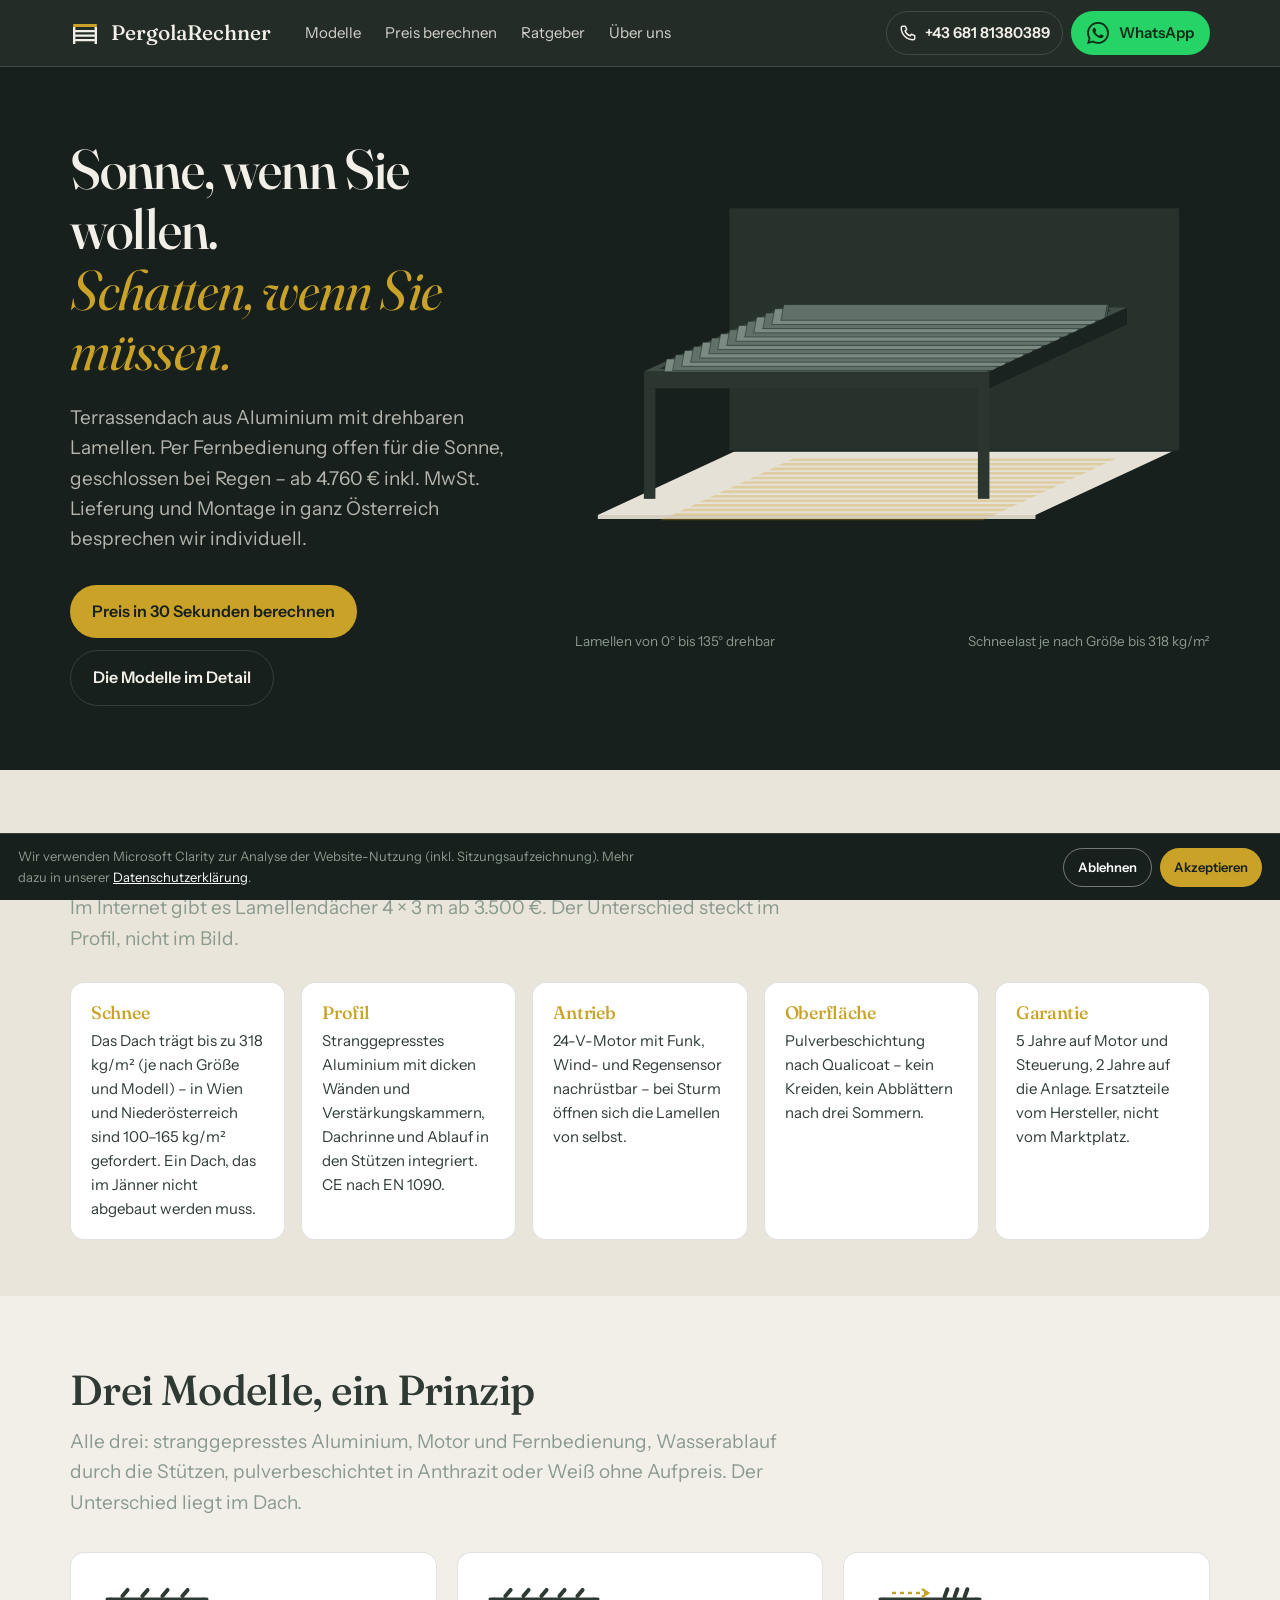
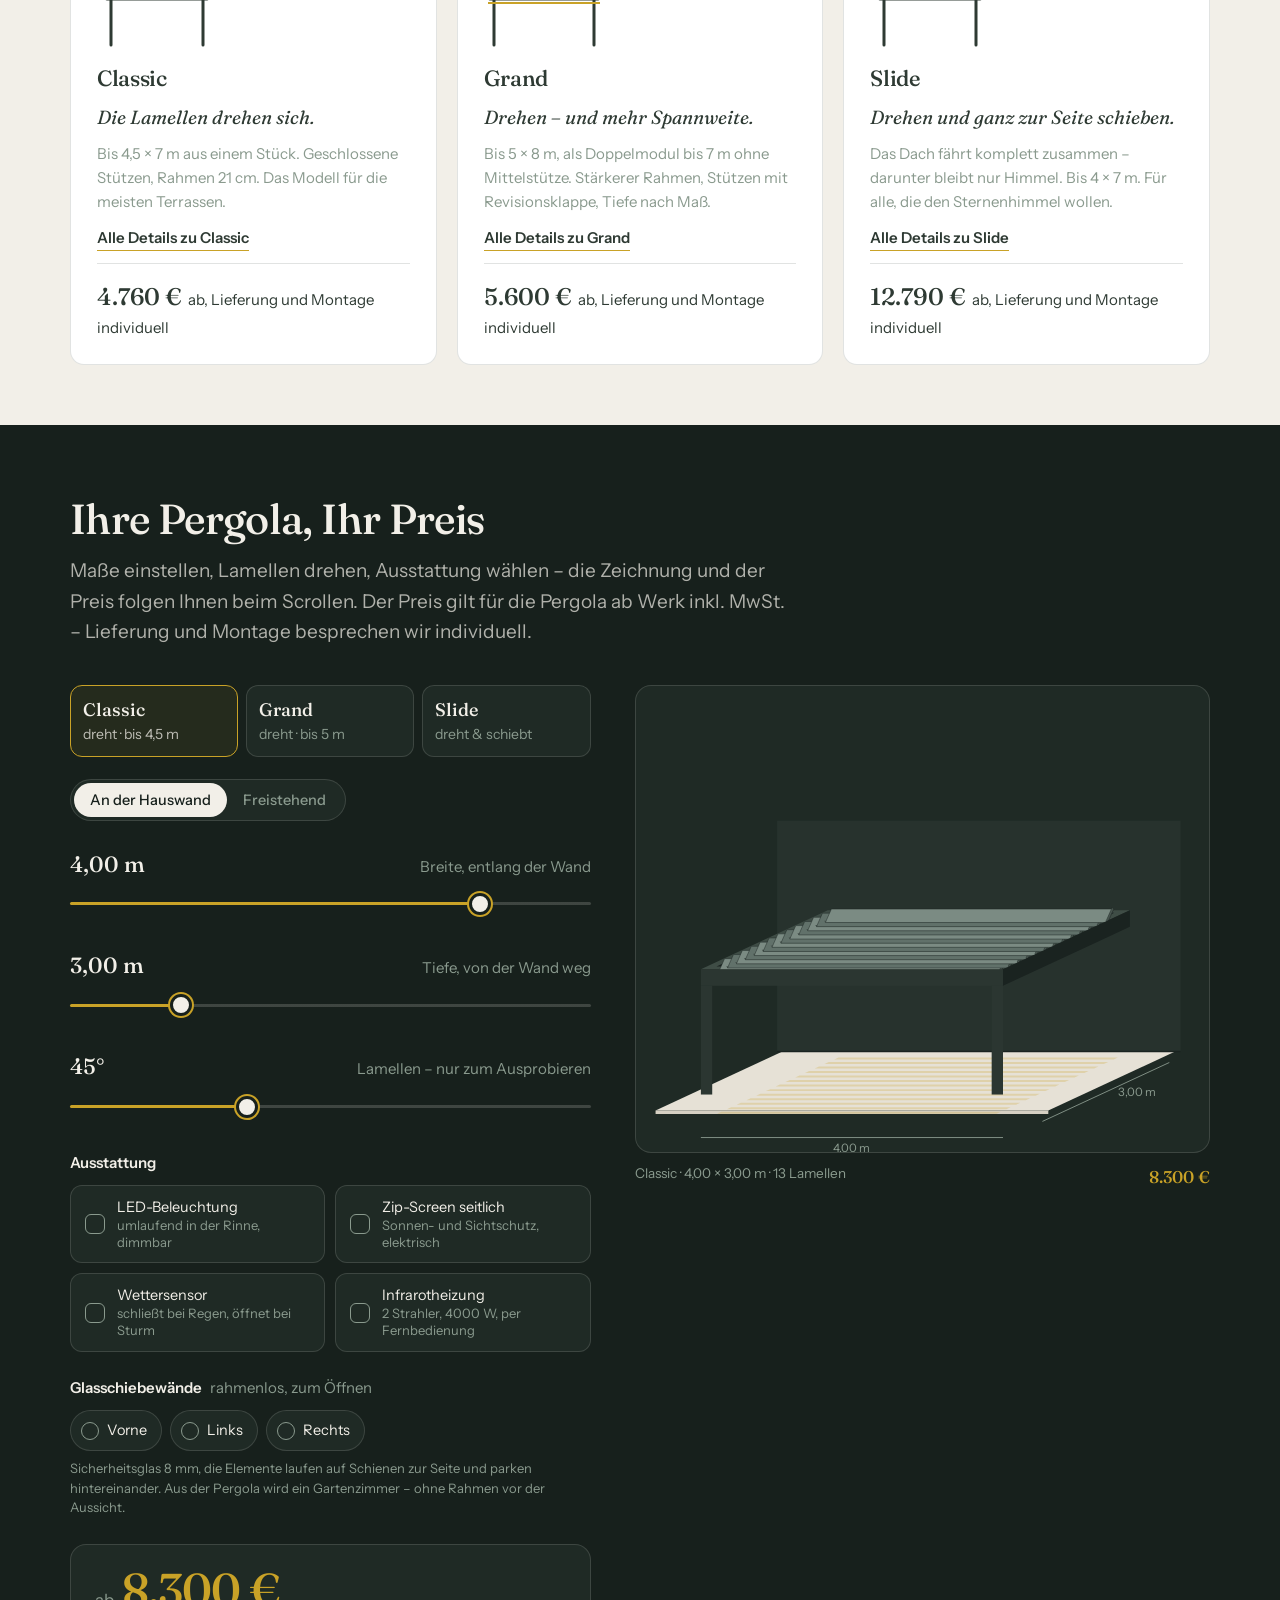
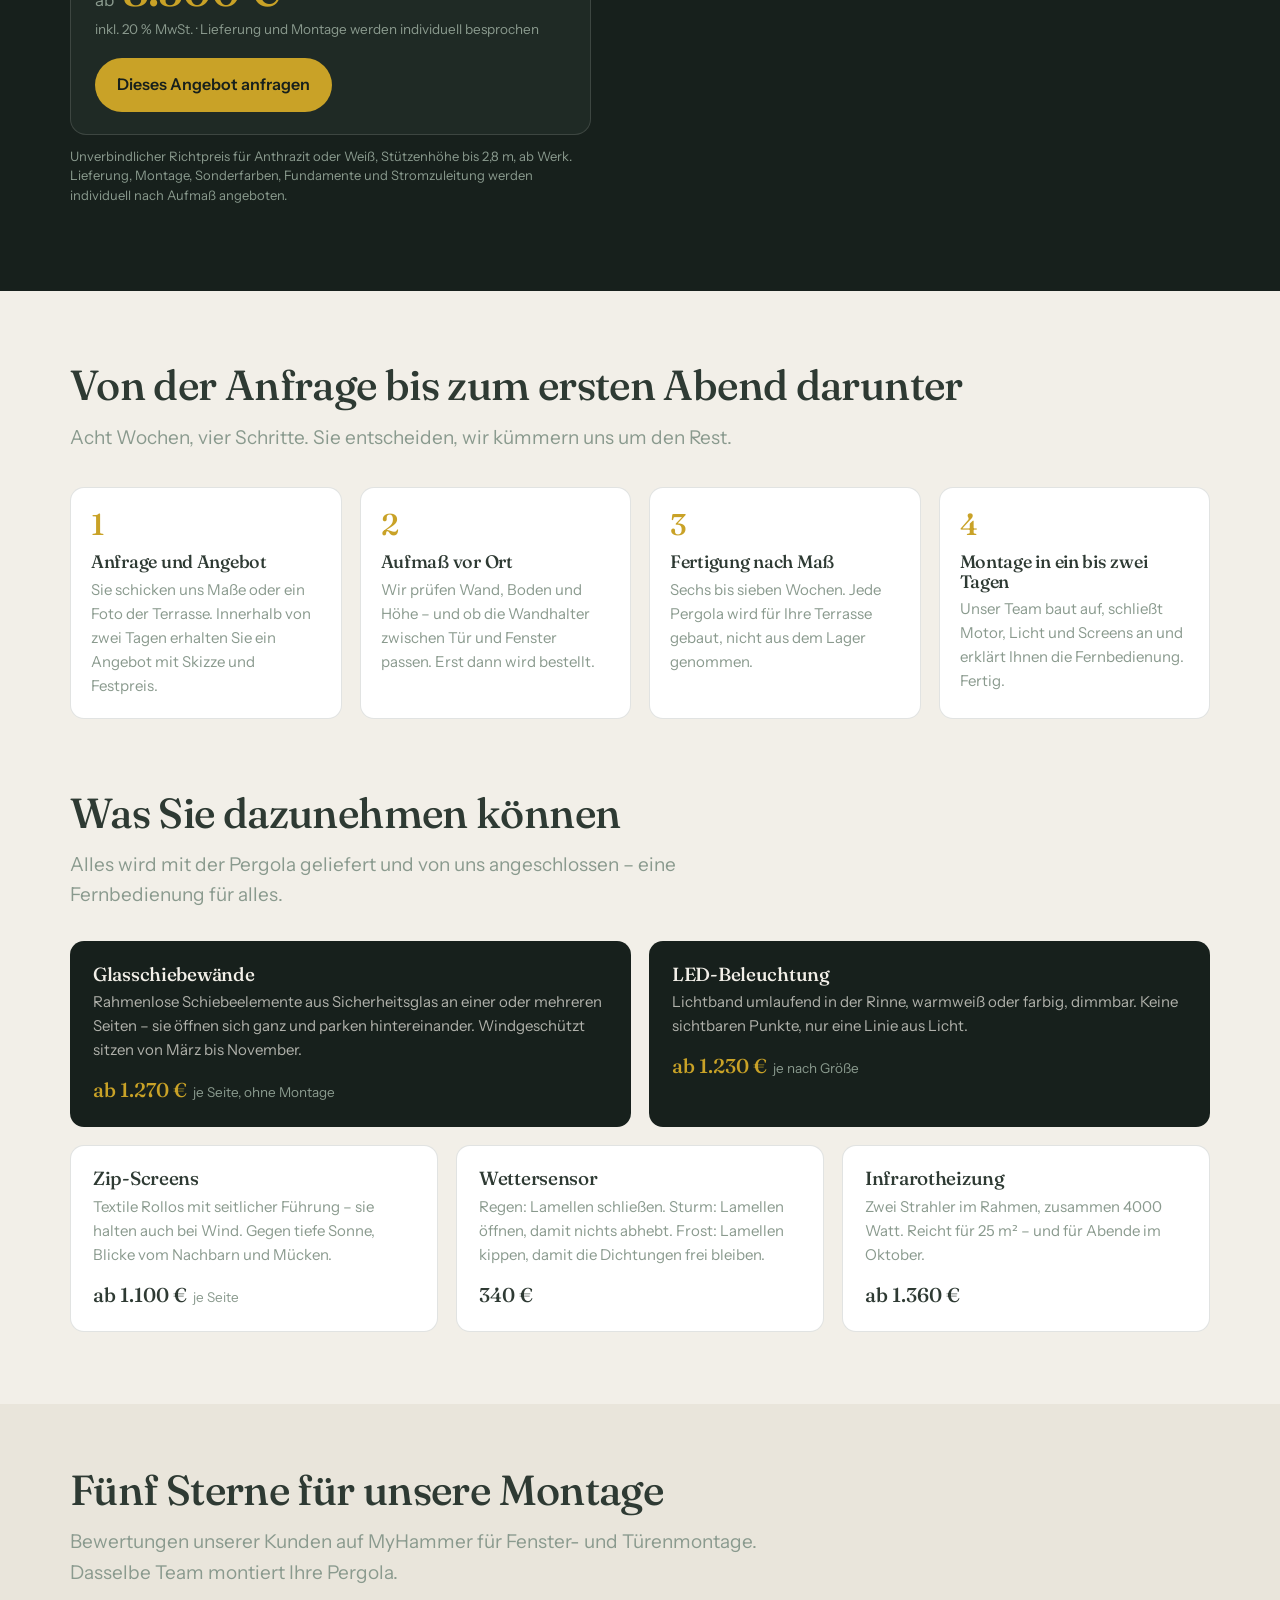
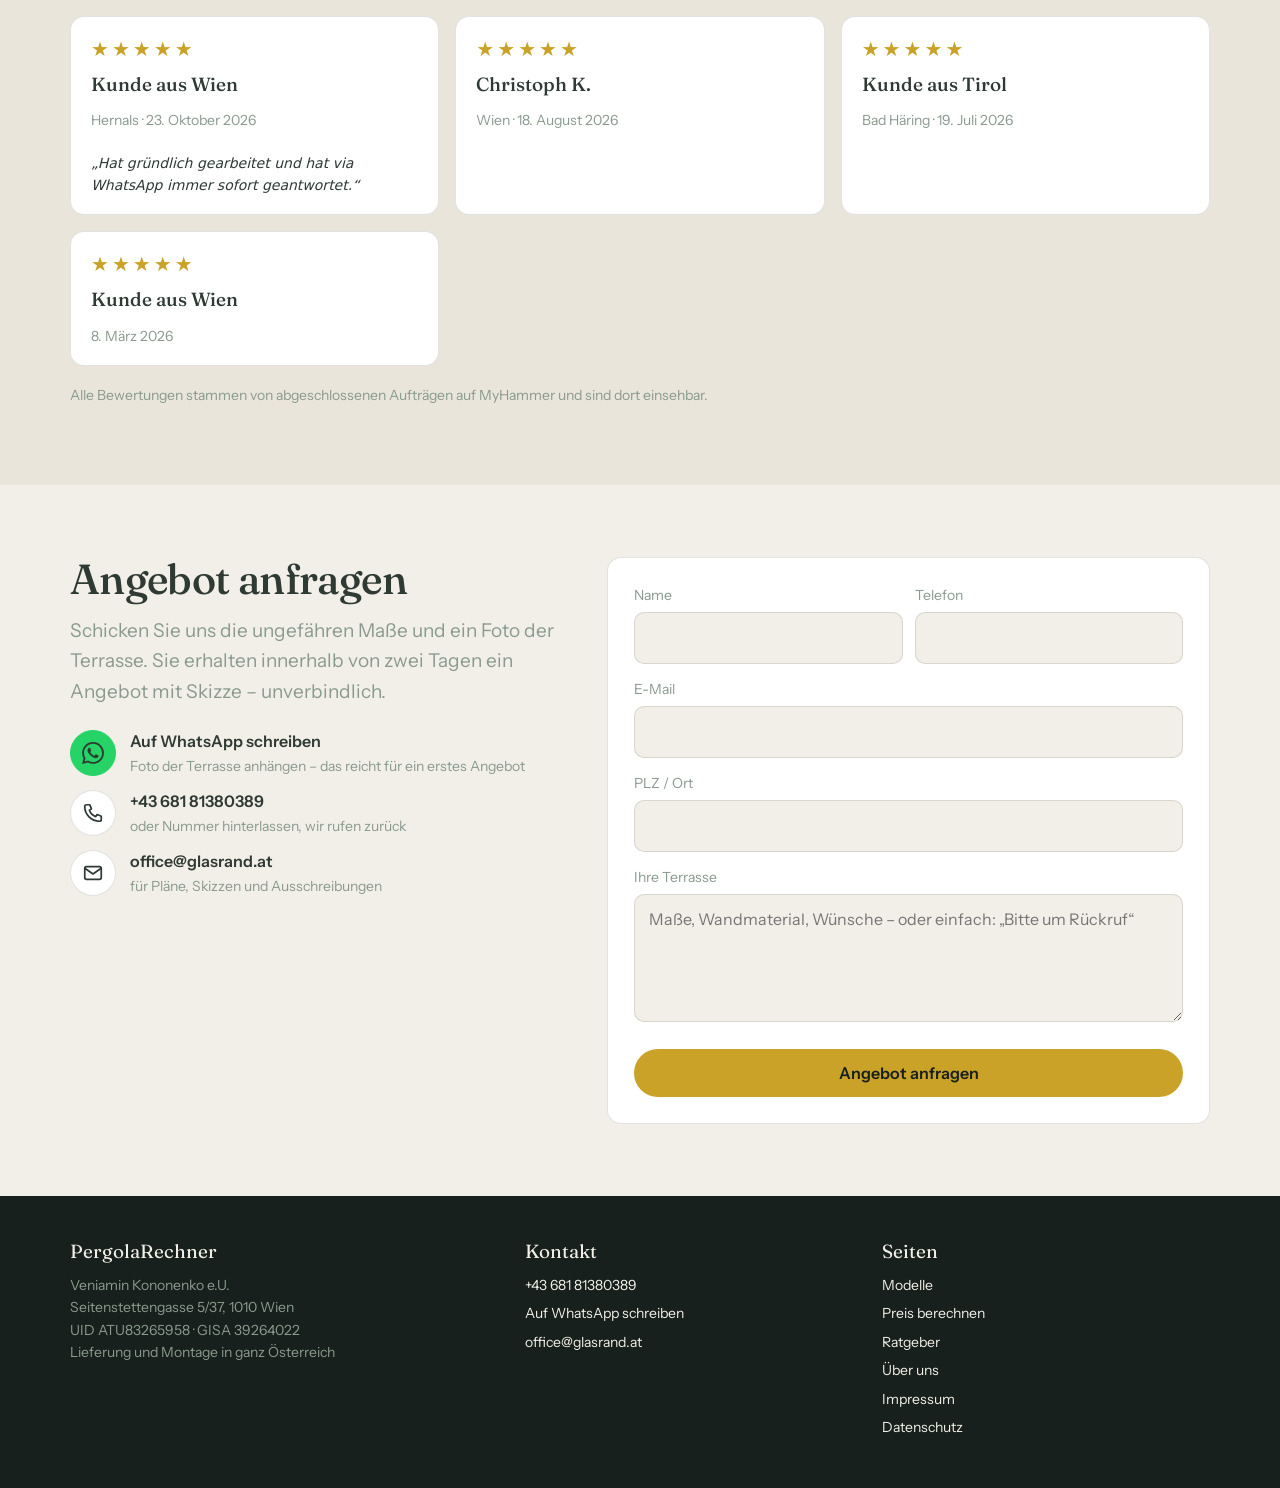
==== commit d4f27d5f: "Add files via upload" ====
--- a/index.html
+++ b/index.html
@@ -39,8 +39,22 @@
     </div>
     <figure class="hero-fig">
       <svg id="hero-svg" viewBox="0 0 640 430" aria-label="Pergola mit drehbaren Lamellen"></svg>
-      <figcaption class="hero-cap"><span>Lamellen von 0° bis 135° drehbar</span><span>Schneelast je nach Größe bis 300 kg/m²</span></figcaption>
+      <figcaption class="hero-cap"><span>Lamellen von 0° bis 135° drehbar</span><span>Schneelast je nach Größe bis 318 kg/m²</span></figcaption>
     </figure>
+  </div>
+</section>
+
+<section class="why" id="warum">
+  <div class="wrap">
+    <h2>Warum 8.300 € und nicht 3.500 €?</h2>
+    <p class="lead">Im Internet gibt es Lamellendächer 4 × 3 m ab 3.500 €. Der Unterschied steckt im Profil, nicht im Bild.</p>
+    <div class="why-grid">
+      <div class="w"><h3>Schnee</h3><p>Das Dach trägt bis zu 318 kg/m² (je nach Größe und Modell) – in Wien und Niederösterreich sind 100–165 kg/m² gefordert. Ein Dach, das im Jänner nicht abgebaut werden muss.</p></div>
+      <div class="w"><h3>Profil</h3><p>Stranggepresstes Aluminium mit dicken Wänden und Verstärkungskammern, Dachrinne und Ablauf in den Stützen integriert. CE nach EN 1090.</p></div>
+      <div class="w"><h3>Antrieb</h3><p>24-V-Motor mit Funk, Wind- und Regensensor nachrüstbar – bei Sturm öffnen sich die Lamellen von selbst.</p></div>
+      <div class="w"><h3>Oberfläche</h3><p>Pulverbeschichtung nach Qualicoat – kein Kreiden, kein Abblättern nach drei Sommern.</p></div>
+      <div class="w"><h3>Garantie</h3><p>5 Jahre auf Motor und Steuerung, 2 Jahre auf die Anlage. Ersatzteile vom Hersteller, nicht vom Marktplatz.</p></div>
+    </div>
   </div>
 </section>
 
--- a/style.css
+++ b/style.css
@@ -385,3 +385,13 @@
   .c-btns{flex-direction:column;gap:5px}
   .cookie button{padding:5px 10px;font-size:12px;white-space:nowrap}
 }
+
+/* Warum-Block (28.10.2026) */
+.why{padding:64px 0 56px;background:var(--stone-2)}
+.why .lead{margin-bottom:28px}
+.why-grid{display:grid;grid-template-columns:repeat(5,1fr);gap:16px}
+.w{background:var(--white);border:1px solid var(--line);border-radius:var(--r);padding:20px 20px 18px;min-width:0}
+.w h3{font-size:18px;margin:0 0 6px;color:var(--brass)}
+.w p{font-size:15px;color:var(--ink);margin:0}
+@media(max-width:1000px){.why-grid{grid-template-columns:repeat(2,1fr)}}
+@media(max-width:600px){.why{padding:44px 0 40px}.why-grid{grid-template-columns:1fr}}
